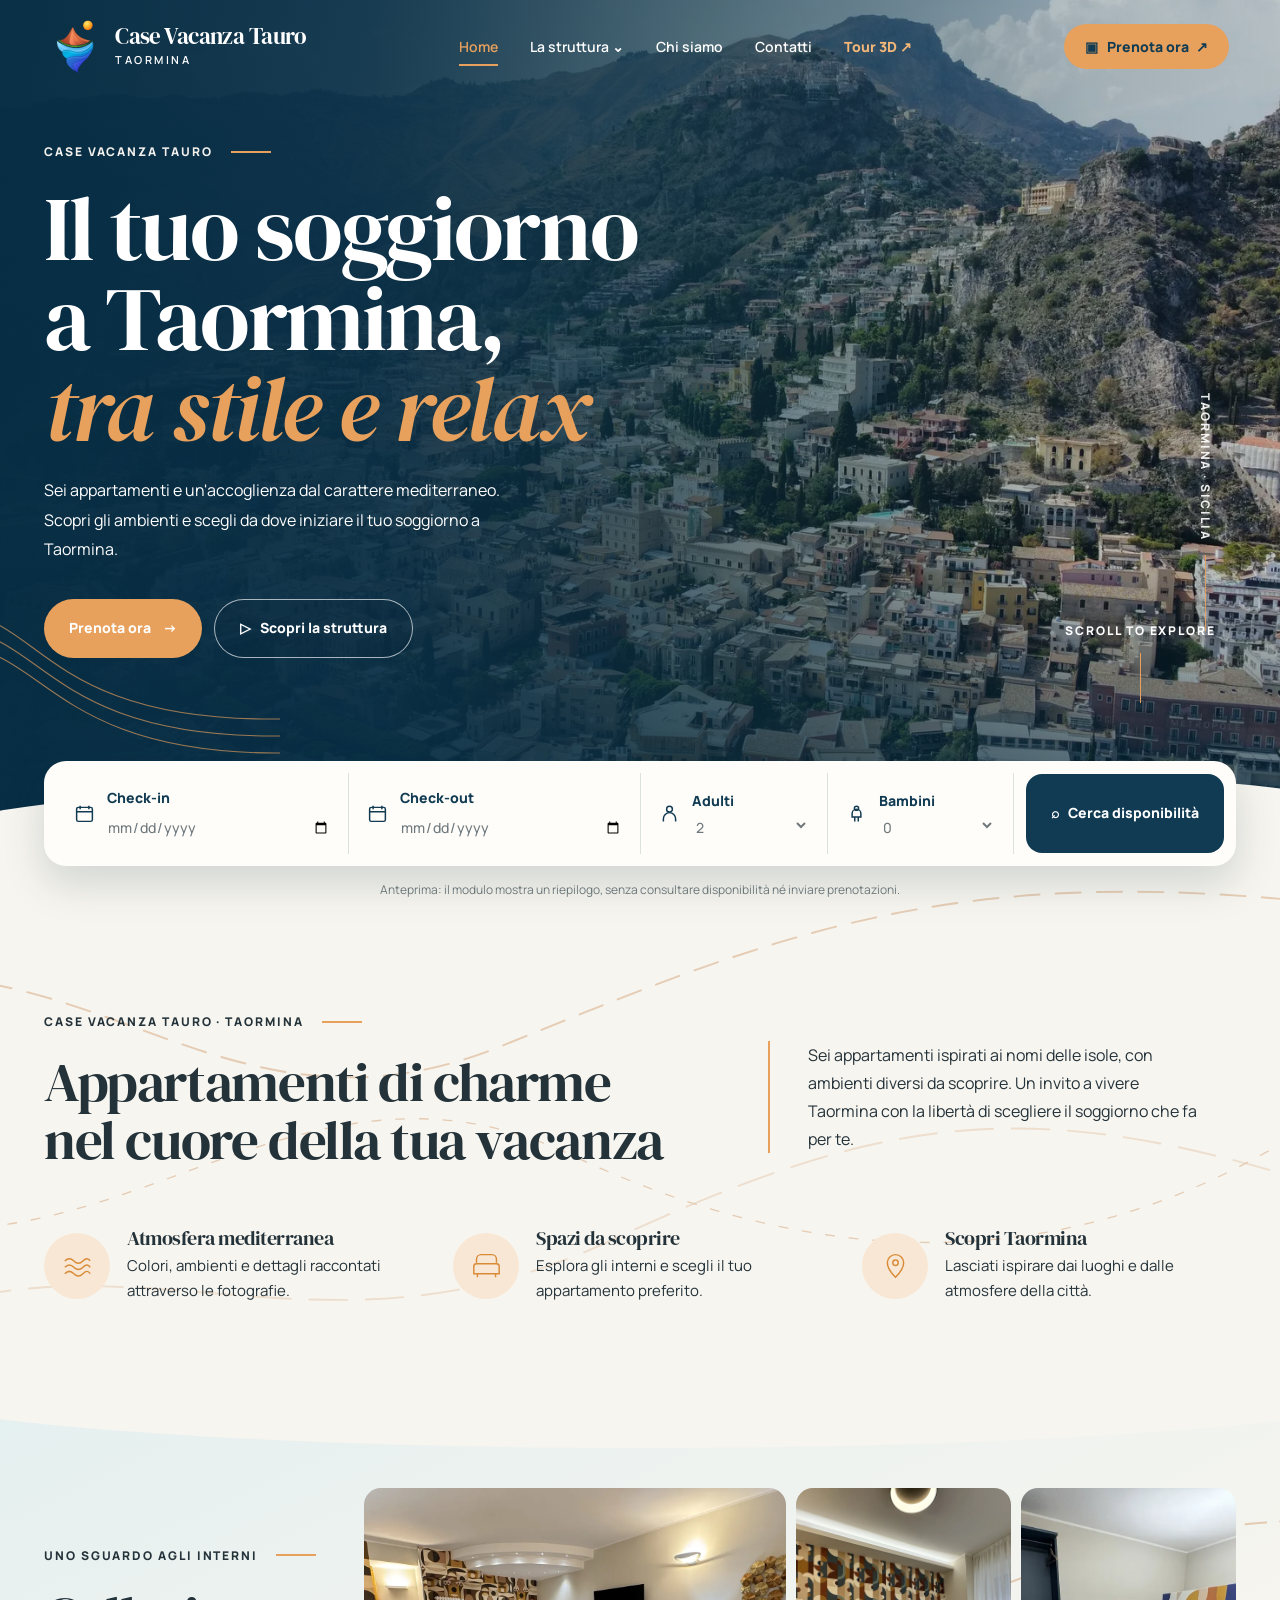
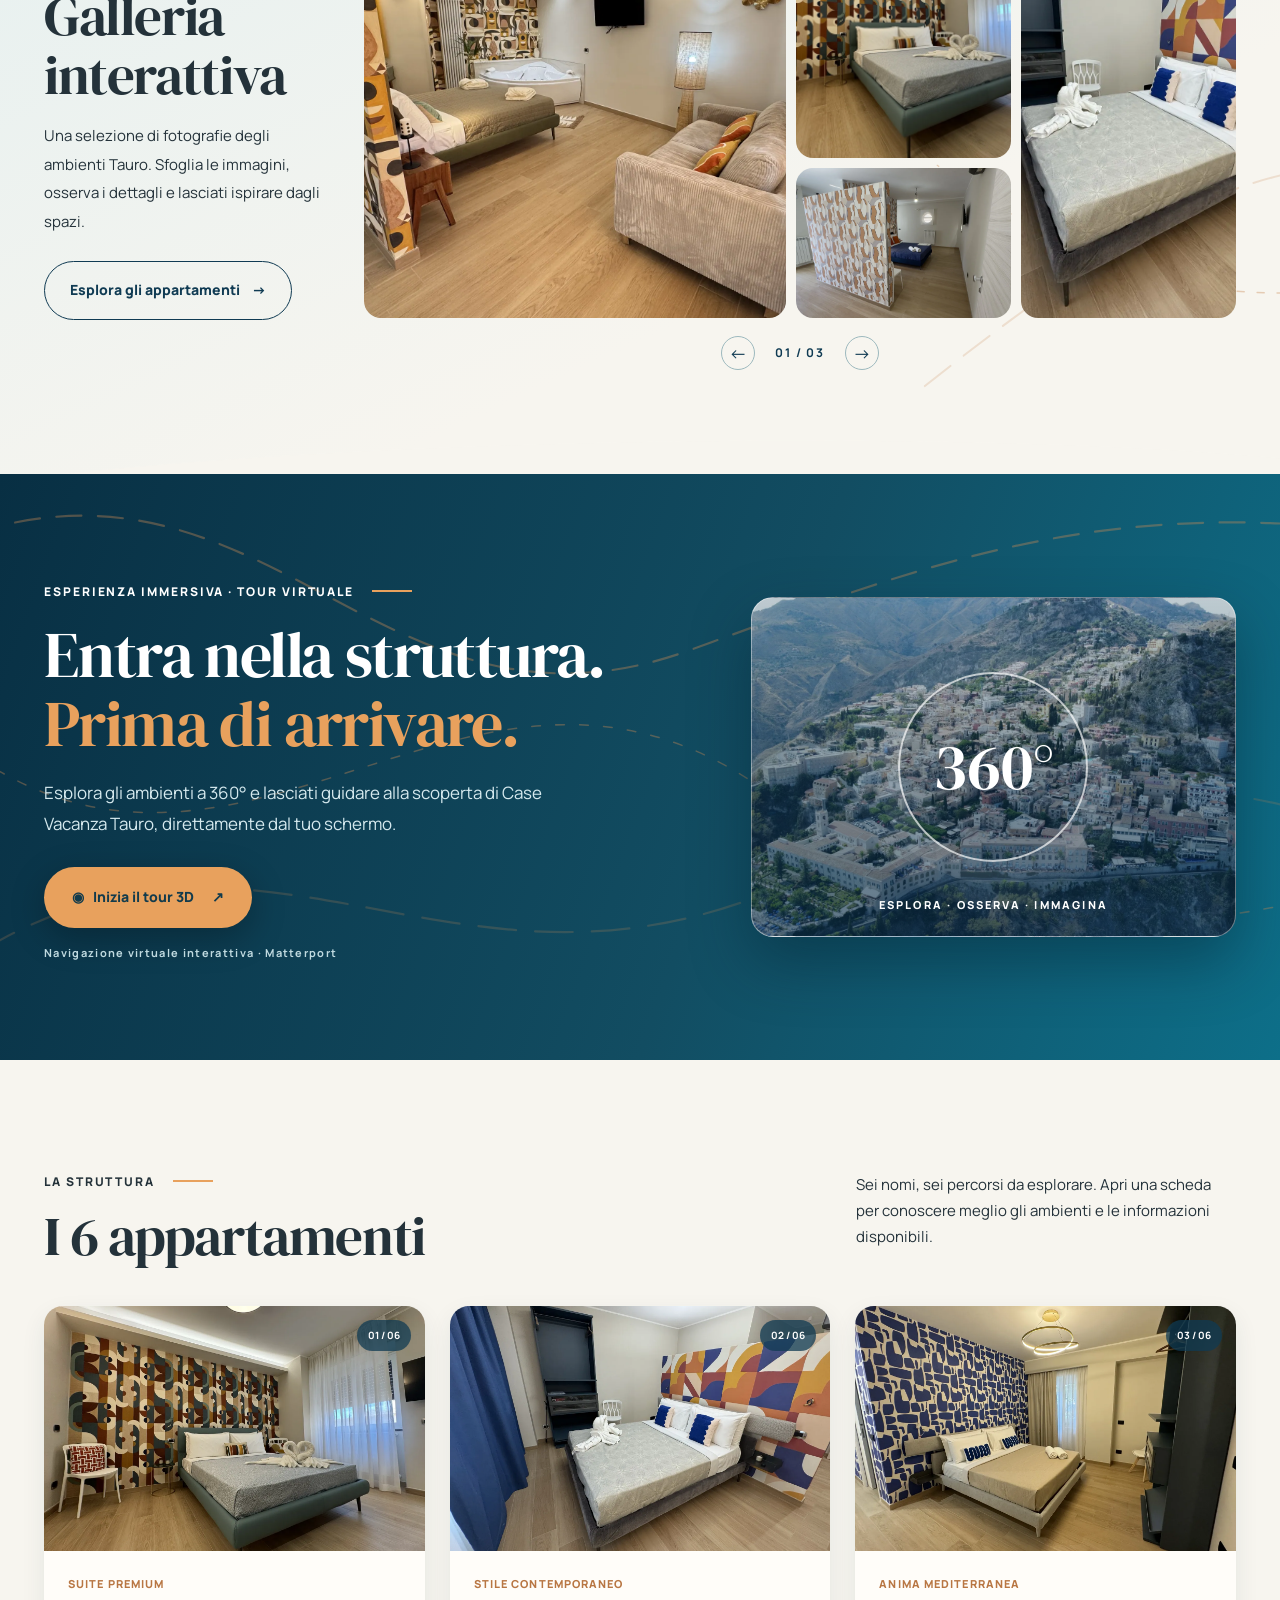
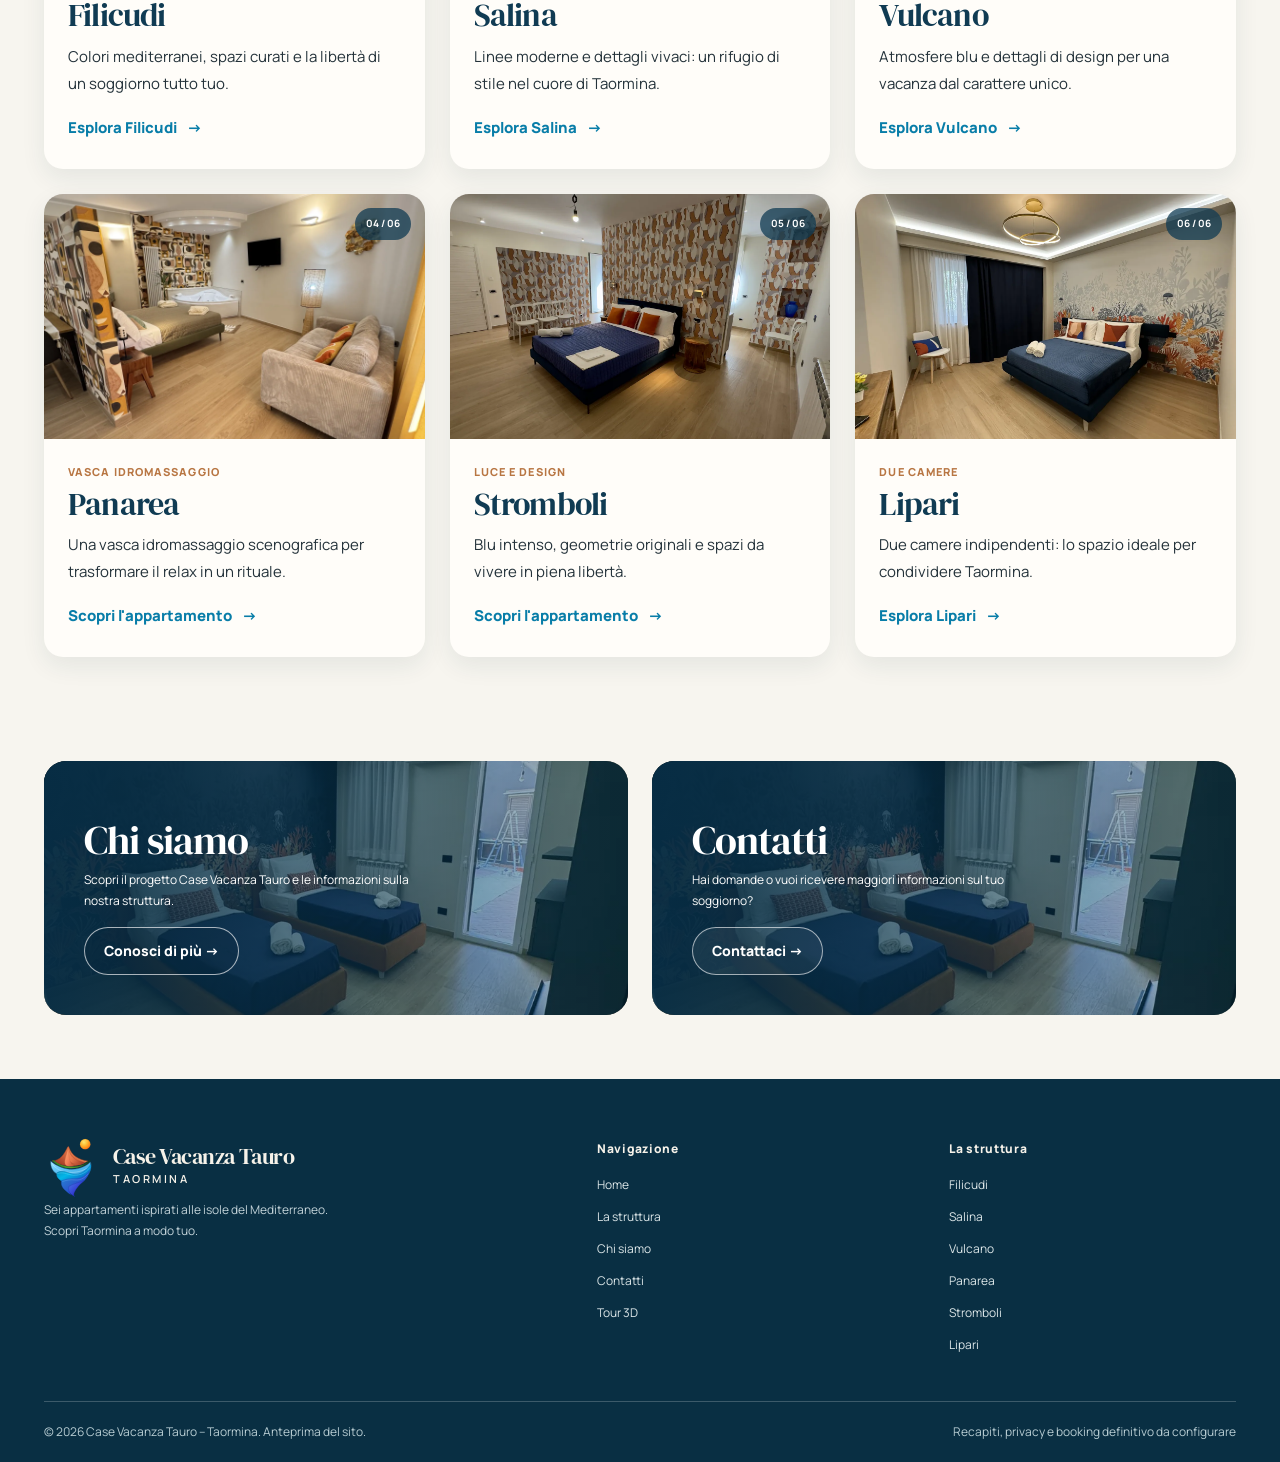
==== index.html @ ab23e8f3 "Refine CVT mobile UX, booking pill, photos, static logo and Salina hero" ====
<!DOCTYPE html>

<html lang="it"><head><meta charset="utf-8"/><meta content="width=device-width,initial-scale=1" name="viewport"/><meta content="#103B53" name="theme-color"/><meta content="Case Vacanza Tauro a Taormina: scopri i sei appartamenti Filicudi, Salina, Vulcano, Panarea, Stromboli e Lipari." name="description"/><title>Case Vacanza Tauro – Taormina | Appartamenti e soggiorni</title><link href="https://fonts.googleapis.com" rel="preconnect"/><link crossorigin="" href="https://fonts.gstatic.com" rel="preconnect"/><link as="image" href="assets/photos/lipari-01.webp" rel="preload"/><link href="assets/home.css" rel="stylesheet"/><style>.hero-visual{background-image:linear-gradient(90deg,rgba(2,32,45,.68),rgba(4,47,68,.12)),url("assets/photos/taormina-panorama.webp")!important;background-size:cover!important;background-position:center 52%!important}.property-img img{object-fit:cover}</style><link href="assets/tauro-unified.css" rel="stylesheet"/></head>
<body><div aria-hidden="true" class="scroll-progress" id="progress"></div><header class="site-head" id="siteHead"><div class="shell head-inner"><a aria-label="Case Vacanza Tauro, home" class="brand" href="index.html"><img alt="" class="brand-symbol" height="65" src="assets/logo-tauro-animato.svg" width="57"/><span class="brand-name">Case Vacanza Tauro<small>Taormina</small></span></a><button aria-controls="siteNav" aria-expanded="false" aria-label="Apri menu" class="menu-toggle" id="menuToggle" type="button">☰</button><nav aria-label="Navigazione principale" class="site-nav" id="siteNav"><a aria-current="page" class="active" href="index.html">Home</a><div class="nav-group"><button aria-expanded="false" class="nav-parent" id="navParent" type="button">La struttura <span aria-hidden="true">⌄</span></button><div class="dropdown"><a href="index.html#appartamenti">Tutti gli appartamenti</a><a href="filicudi.html">Filicudi</a><a href="salina.html">Salina</a><a href="vulcano.html">Vulcano</a><a href="panarea.html">Panarea</a><a href="stromboli.html">Stromboli</a><a href="lipari.html">Lipari</a></div></div><a href="chi-siamo.html">Chi siamo</a><a href="contatti.html">Contatti</a><a class="nav-tour" href="https://my.matterport.com/show/?m=oBbpwW5jHmJ" target="_blank" rel="noopener noreferrer">Tour 3D ↗</a></nav><a class="btn btn-primary head-cta" href="index.html#prenotazioni">▣   Prenota ora <span aria-hidden="true">↗</span></a></div></header>
<main><section aria-label="Benvenuto a Case Vacanza Tauro" class="hero" id="inizio"><div aria-hidden="true" class="hero-visual"></div><div class="shell hero-content"><span class="eyebrow">Case Vacanza Tauro</span><h1><span class="line">Il tuo soggiorno</span><span class="line">a Taormina,</span><span class="line"><em>tra stile e relax</em></span></h1><p class="hero-desc">Sei appartamenti e un'accoglienza dal carattere mediterraneo. Scopri gli ambienti e scegli da dove iniziare il tuo soggiorno a Taormina.</p><div class="hero-actions"><a class="btn btn-primary" href="#prenotazioni">Prenota ora <span aria-hidden="true">→</span></a><a class="btn btn-outline" href="#appartamenti">▷   Scopri la struttura</a></div></div><svg aria-hidden="true" class="hero-waves" viewbox="0 0 320 150"><path d="M-4 10 C80 10 84 118 320 115"></path><path d="M-4 27 C82 27 88 134 320 132"></path><path d="M-4 43 C83 43 93 150 320 149"></path></svg><div aria-hidden="true" class="hero-indicator">TAORMINA · SICILIA</div><div aria-hidden="true" class="scroll-nudge">Scroll to explore<span></span></div></section>
<div class="shell booking-wrap" id="prenotazioni"><form aria-label="Ricerca soggiorno dimostrativa" class="booking-panel" id="bookingForm"><div class="booking-field"><svg aria-hidden="true" viewbox="0 0 24 24"><rect height="16" rx="2" width="18" x="3" y="5"></rect><path d="M7 3v4M17 3v4M3 10h18"></path></svg><label>Check-in<input aria-label="Data di check-in" id="checkin" name="checkin" required="" type="date"/></label></div><div class="booking-field"><svg aria-hidden="true" viewbox="0 0 24 24"><rect height="16" rx="2" width="18" x="3" y="5"></rect><path d="M7 3v4M17 3v4M3 10h18"></path></svg><label>Check-out<input aria-label="Data di check-out" id="checkout" name="checkout" required="" type="date"/></label></div><div class="booking-field"><svg aria-hidden="true" viewbox="0 0 24 24"><circle cx="12" cy="7" r="3.3"></circle><path d="M5 21v-3a7 7 0 0 1 14 0v3"></path></svg><label>Adulti<select aria-label="Numero adulti" name="adults"><option>1</option><option selected="">2</option><option>3</option><option>4</option><option>5</option><option>6</option><option>7</option><option>8</option></select></label></div><div class="booking-field"><svg aria-hidden="true" viewbox="0 0 24 24"><circle cx="12" cy="6" r="2.4"></circle><path d="M7 12a5 5 0 0 1 10 0v4H7zM10 16v5m4-5v5"></path></svg><label>Bambini<select aria-label="Numero bambini" name="children"><option selected="">0</option><option>1</option><option>2</option><option>3</option><option>4</option><option>5</option><option>6</option></select></label></div><button class="btn btn-dark booking-submit" type="submit">⌕   Cerca disponibilità</button></form><p class="demo-notice">Anteprima: il modulo mostra un riepilogo, senza consultare disponibilità né inviare prenotazioni.</p></div>
<section aria-labelledby="intro-title" class="section-pad"><div class="shell"><div class="intro-top reveal"><div><span class="eyebrow">Case Vacanza Tauro · Taormina</span><h2 id="intro-title">Appartamenti di charme<br/>nel cuore della tua vacanza</h2></div><p class="intro-copy">Sei appartamenti ispirati ai nomi delle isole, con ambienti diversi da scoprire. Un invito a vivere Taormina con la libertà di scegliere il soggiorno che fa per te.</p></div><div class="benefits"><div class="benefit reveal"><div class="benefit-icon"><svg aria-hidden="true" viewbox="0 0 32 32"><path d="M2 11q5-5 10 0t10 0t8 0M2 18q5-5 10 0t10 0t8 0M2 25q5-5 10 0t10 0t8 0"></path></svg></div><div><h3>Atmosfera mediterranea</h3><p>Colori, ambienti e dettagli raccontati attraverso le fotografie.</p></div></div><div class="benefit reveal reveal-delay-1"><div class="benefit-icon"><svg aria-hidden="true" viewbox="0 0 32 32"><path d="M5 13V9a5 5 0 0 1 5-5h12a5 5 0 0 1 5 5v4M5 14h22a3 3 0 0 1 3 3v8H2v-8a3 3 0 0 1 3-3ZM6 25v4m20-4v4"></path></svg></div><div><h3>Spazi da scoprire</h3><p>Esplora gli interni e scegli il tuo appartamento preferito.</p></div></div><div class="benefit reveal reveal-delay-2"><div class="benefit-icon"><svg aria-hidden="true" viewbox="0 0 32 32"><path d="M25 13c0 7-9 16-9 16S7 20 7 13a9 9 0 1 1 18 0Z"></path><circle cx="16" cy="13" r="3"></circle></svg></div><div><h3>Scopri Taormina</h3><p>Lasciati ispirare dai luoghi e dalle atmosfere della città.</p></div></div></div></div><svg aria-hidden="true" class="tauro-strokes" viewBox="0 0 1200 500" preserveAspectRatio="none"><path d="M-90 125 C170 25 260 280 510 195 S910 55 1290 150"/><path d="M-40 285 C170 395 340 160 560 290 S1010 430 1240 250"/><path d="M-90 440 C160 270 310 475 585 365 S970 270 1290 420"/></svg></section>
<section aria-labelledby="gallery-title" class="gallery-band" id="galleria"><div class="shell gallery-layout"><div class="gallery-side reveal"><span class="eyebrow">Uno sguardo agli interni</span><h2 id="gallery-title">Galleria<br/>interattiva</h2><p>Una selezione di fotografie degli ambienti Tauro. Sfoglia le immagini, osserva i dettagli e lasciati ispirare dagli spazi.</p><a class="btn btn-border" href="#appartamenti">Esplora gli appartamenti <span>→</span></a></div><div class="reveal reveal-delay-1"><div class="gallery-photos"><button aria-label="Ingrandisci immagine galleria 1" class="gallery-photo major" type="button"><img alt="Fotografia degli ambienti di Panarea" data-gallery-img="" loading="lazy" src="assets/photos/panarea-05.webp"/></button><button aria-label="Ingrandisci immagine galleria 2" class="gallery-photo" type="button"><img alt="Fotografia degli ambienti di Filicudi" data-gallery-img="" loading="lazy" src="assets/photos/filicudi-01.webp"/></button><button aria-label="Ingrandisci immagine galleria 3" class="gallery-photo tall" type="button"><img alt="Fotografia degli ambienti di Salina" data-gallery-img="" loading="lazy" src="assets/photos/salina-01.webp"/></button><button aria-label="Ingrandisci immagine galleria 4" class="gallery-photo" type="button"><img alt="Fotografia degli ambienti di Stromboli" data-gallery-img="" loading="lazy" src="assets/photos/stromboli-01.webp"/></button></div><div class="gallery-controls"><button aria-label="Fotografie precedenti" id="galleryPrev" type="button">←</button><span aria-live="polite" class="gallery-count" id="galleryCount">01 / 03</span><button aria-label="Fotografie successive" id="galleryNext" type="button">→</button></div></div></div><svg aria-hidden="true" class="tauro-strokes" viewBox="0 0 1200 500" preserveAspectRatio="none"><path d="M-90 125 C170 25 260 280 510 195 S910 55 1290 150"/><path d="M-40 285 C170 395 340 160 560 290 S1010 430 1240 250"/><path d="M-90 440 C160 270 310 475 585 365 S970 270 1290 420"/></svg></section>
<section class="tour3d-banner section-pad" aria-labelledby="tour3d-title"><div class="shell tour3d-inner"><div class="tour3d-copy reveal"><span class="eyebrow">ESPERIENZA IMMERSIVA · TOUR VIRTUALE</span><h2 id="tour3d-title">Entra nella struttura.<br/><em>Prima di arrivare.</em></h2><p>Esplora gli ambienti a 360° e lasciati guidare alla scoperta di Case Vacanza Tauro, direttamente dal tuo schermo.</p><a class="btn tour3d-button" href="https://my.matterport.com/show/?m=oBbpwW5jHmJ" target="_blank" rel="noopener noreferrer">◉ &nbsp; Inizia il tour 3D <span aria-hidden="true">↗</span></a><span class="tour3d-note">Navigazione virtuale interattiva · Matterport</span></div><div class="tour3d-preview" aria-hidden="true"><div class="tour3d-ring"><span>360°</span></div><span class="tour3d-label">ESPLORA · OSSERVA · IMMAGINA</span></div></div><svg aria-hidden="true" class="tauro-strokes" viewBox="0 0 1200 500" preserveAspectRatio="none"><path d="M-90 125 C170 25 260 280 510 195 S910 55 1290 150"/><path d="M-40 285 C170 395 340 160 560 290 S1010 430 1240 250"/><path d="M-90 440 C160 270 310 475 585 365 S970 270 1290 420"/></svg></section><section aria-labelledby="properties-title" class="section-pad" id="appartamenti"><div class="shell"><div class="properties-heading reveal"><div><span class="eyebrow">La struttura</span><h2 id="properties-title">I 6 appartamenti</h2></div><p>Sei nomi, sei percorsi da esplorare. Apri una scheda per conoscere meglio gli ambienti e le informazioni disponibili.</p></div><div class="properties-grid">
<article class="property-card reveal"><a aria-label="Apri pagina appartamento Filicudi" class="property-img" href="filicudi.html"><img alt="Fotografia originale appartamento Filicudi" loading="lazy" src="assets/photos/filicudi-01.webp"/><span class="property-num">01 / 06</span></a><div class="property-body"><span class="property-kicker">SUITE PREMIUM</span><h3>Filicudi</h3><p>Colori mediterranei, spazi curati e la libertà di un soggiorno tutto tuo.</p><a aria-label="Apri pagina appartamento Filicudi" class="text-link" href="filicudi.html">Esplora Filicudi <span>→</span></a></div></article>
<article class="property-card reveal reveal-delay-1"><a aria-label="Apri pagina appartamento Salina" class="property-img" href="salina.html"><img alt="Fotografia originale appartamento Salina" loading="lazy" src="assets/photos/salina-01.webp"/><span class="property-num">02 / 06</span></a><div class="property-body"><span class="property-kicker">STILE CONTEMPORANEO</span><h3>Salina</h3><p>Linee moderne e dettagli vivaci: un rifugio di stile nel cuore di Taormina.</p><a aria-label="Apri pagina appartamento Salina" class="text-link" href="salina.html">Esplora Salina <span>→</span></a></div></article>
<article class="property-card reveal reveal-delay-2"><a aria-label="Apri pagina appartamento Vulcano" class="property-img" href="vulcano.html"><img alt="Fotografia originale appartamento Vulcano" loading="lazy" src="assets/photos/vulcano-01.webp"/><span class="property-num">03 / 06</span></a><div class="property-body"><span class="property-kicker">ANIMA MEDITERRANEA</span><h3>Vulcano</h3><p>Atmosfere blu e dettagli di design per una vacanza dal carattere unico.</p><a aria-label="Apri pagina appartamento Vulcano" class="text-link" href="vulcano.html">Esplora Vulcano <span>→</span></a></div></article>
<article class="property-card reveal"><a aria-label="Apri Panarea" class="property-img" href="panarea.html"><img alt="Fotografia originale appartamento Panarea" loading="lazy" src="assets/photos/panarea-05.webp"/><span class="property-num">04 / 06</span></a><div class="property-body"><span class="property-kicker">VASCA IDROMASSAGGIO</span><h3>Panarea</h3><p>Una vasca idromassaggio scenografica per trasformare il relax in un rituale.</p><a class="text-link" href="panarea.html">Scopri l'appartamento <span>→</span></a></div></article>
<article class="property-card reveal reveal-delay-1"><a aria-label="Apri Stromboli" class="property-img" href="stromboli.html"><img alt="Fotografia originale appartamento Stromboli" loading="lazy" src="assets/photos/stromboli-02.webp"/><span class="property-num">05 / 06</span></a><div class="property-body"><span class="property-kicker">LUCE E DESIGN</span><h3>Stromboli</h3><p>Blu intenso, geometrie originali e spazi da vivere in piena libertà.</p><a class="text-link" href="stromboli.html">Scopri l'appartamento <span>→</span></a></div></article>
<article class="property-card reveal reveal-delay-2"><a aria-label="Apri pagina appartamento Lipari" class="property-img" href="lipari.html"><img alt="Fotografia originale appartamento Lipari" loading="lazy" src="assets/photos/lipari-01.webp"/><span class="property-num">06 / 06</span></a><div class="property-body"><span class="property-kicker">DUE CAMERE</span><h3>Lipari</h3><p>Due camere indipendenti: lo spazio ideale per condividere Taormina.</p><a aria-label="Apri pagina appartamento Lipari" class="text-link" href="lipari.html">Esplora Lipari <span>→</span></a></div></article>
</div></div></section>
<div class="shell cta-pair"><article class="cta-tile reveal" style='background-image:linear-gradient(115deg,rgba(7,40,55,.80),rgba(7,40,55,.18)),url("assets/photos/struttura-03.webp");background-size:cover;background-position:center;'><h2>Chi siamo</h2><p>Scopri il progetto Case Vacanza Tauro e le informazioni sulla nostra struttura.</p><a class="btn btn-outline" href="chi-siamo.html">Conosci di più →</a></article><article class="cta-tile reveal reveal-delay-1" style='background-image:linear-gradient(115deg,rgba(7,40,55,.80),rgba(7,40,55,.18)),url("assets/photos/struttura-05.webp");background-size:cover;background-position:center;'><h2>Contatti</h2><p>Hai domande o vuoi ricevere maggiori informazioni sul tuo soggiorno?</p><a class="btn btn-border" href="contatti.html">Contattaci →</a></article></div></main>
<footer class="footer"><div class="shell"><div class="footer-content"><div><a class="brand" href="index.html"><img alt="" class="brand-symbol" loading="lazy" src="assets/logo-tauro-animato.svg"/><span class="brand-name">Case Vacanza Tauro<small>Taormina</small></span></a><p>Sei appartamenti ispirati alle isole del Mediterraneo. Scopri Taormina a modo tuo.</p></div><div><h3>Navigazione</h3><a href="index.html">Home</a><a href="#appartamenti">La struttura</a><a href="chi-siamo.html">Chi siamo</a><a href="contatti.html">Contatti</a><a href="https://my.matterport.com/show/?m=oBbpwW5jHmJ" target="_blank" rel="noopener noreferrer">Tour 3D</a></div><div><h3>La struttura</h3><a href="index.html#appartamenti">Filicudi</a><a href="index.html#appartamenti">Salina</a><a href="vulcano.html">Vulcano</a><a href="index.html#appartamenti">Panarea</a><a href="index.html#appartamenti">Stromboli</a><a href="index.html#appartamenti">Lipari</a></div></div><div class="footer-bottom"><span>© <span id="year">2026</span> Case Vacanza Tauro – Taormina. Anteprima del sito.</span><span>Recapiti, privacy e booking definitivo da configurare</span></div></div></footer>
<button aria-controls="bookingForm" aria-expanded="false" class="btn btn-dark mobile-booking-btn" id="mobileBooking" type="button"><span class="booking-pill"><span class="booking-pill-label">Verifica disponibilità · Date e ospiti ↑</span></span></button><div aria-label="Fotografia ingrandita" aria-modal="true" class="modal lightbox" id="lightbox" role="dialog"><figure class="modal-card"><button aria-label="Chiudi fotografia" class="modal-close" id="lightboxClose" type="button">×</button><img alt="Fotografia ingrandita" id="lightboxImg"/><figcaption>Case Vacanza Tauro · Galleria demo</figcaption></figure></div><div aria-labelledby="summaryTitle" aria-modal="true" class="modal" id="summaryModal" role="dialog"><div class="modal-card"><button aria-label="Chiudi riepilogo" class="modal-close" id="summaryClose" type="button">×</button><span class="eyebrow">Prenotazioni</span><h2 id="summaryTitle">Riepilogo soggiorno</h2><p>Questa è un'anteprima: i dati non sono stati inviati e la disponibilità non è stata verificata.</p><pre id="summaryText"></pre><button class="btn btn-dark" id="copySummary" type="button">Copia riepilogo</button></div></div><script defer="" src="assets/home.js"></script><script defer="" src="assets/tauro-unified.js"></script><script defer src="assets/tauro-motion.js"></script></body></html>
---- assets/home.css ----
@import url('https://fonts.googleapis.com/css2?family=DM+Serif+Display:ital@0;1&family=Manrope:wght@400;500;600;700;800&display=swap');
:root{--petrol:#103B53;--sea:#087DA8;--sand:#E8A15D;--ivory:#F7F5EF;--ink:#24323A;--soft:#e9f2f2;--line:#dbe2df;--radius:20px;--width:1240px}
*{box-sizing:border-box}html{scroll-behavior:smooth;scroll-padding-top:90px}body{margin:0;color:var(--ink);background:var(--ivory);font-family:Manrope,Arial,sans-serif;-webkit-font-smoothing:antialiased}button,input,select{font:inherit}button,a{-webkit-tap-highlight-color:transparent}a{color:inherit;text-decoration:none}button{cursor:pointer}img{max-width:100%;display:block}h1,h2,h3,p{margin-top:0}h1,h2,h3{font-family:'DM Serif Display',Georgia,serif;font-weight:400;letter-spacing:-.025em}h2{font-size:clamp(35px,4.3vw,64px);line-height:1.06}h3{font-size:27px;line-height:1.1}p{line-height:1.76}.shell{width:min(calc(100% - 88px),var(--width));margin-inline:auto}.eyebrow{display:inline-flex;align-items:center;gap:18px;text-transform:uppercase;letter-spacing:.24em;font-size:10px;font-weight:800}.eyebrow::after{content:'';width:40px;height:2px;background:var(--sand)}.btn{border:0;border-radius:100px;padding:16px 25px;display:inline-flex;align-items:center;justify-content:center;gap:12px;font-size:12px;font-weight:800;transition:transform .35s ease,box-shadow .35s ease,background .35s ease}.btn:hover{transform:translateY(-3px);box-shadow:0 12px 28px #071c2740}.btn-primary{background:var(--sand);color:#fff}.btn-outline{border:1px solid #ffffffa6;background:#0c263733;color:white}.btn-dark{background:var(--petrol);color:white}.btn-border{background:transparent;color:var(--petrol);border:1px solid var(--petrol)}.btn svg{width:16px;height:16px;stroke:currentColor;fill:none;stroke-width:1.8}.site-head{position:absolute;inset:0 0 auto;z-index:30;color:#fff;transition:background .4s,box-shadow .4s}.site-head.is-scrolled{position:fixed;background:#103b53f7;box-shadow:0 6px 30px #03152026;animation:headerDown .4s both}.head-inner{min-height:92px;display:flex;align-items:center;justify-content:space-between;gap:30px}.brand{display:flex;align-items:center;gap:12px;flex-shrink:0}.brand-symbol{width:57px;height:65px;object-fit:contain}.brand-name{font-family:'DM Serif Display',Georgia,serif;font-size:22px;line-height:.98;letter-spacing:-.015em}.brand-name small{font-size:15px;display:block;margin-top:4px}.site-nav{display:flex;align-items:center;gap:30px;font-size:12px;font-weight:700}.site-nav>a,.nav-parent{position:relative;padding:12px 0;color:white}.site-nav>a::after,.nav-parent::after{content:'';height:2px;background:var(--sand);position:absolute;left:0;right:100%;bottom:3px;transition:right .3s}.site-nav>a:hover::after,.site-nav>a.active::after,.nav-parent:hover::after{right:0}.nav-group{position:relative}.nav-parent{background:none;border:0;color:inherit;font-size:inherit;font-weight:inherit}.dropdown{position:absolute;top:100%;left:-22px;min-width:190px;padding:10px;background:white;color:var(--ink);border-radius:12px;box-shadow:0 20px 50px #061a2940;opacity:0;visibility:hidden;transform:translateY(10px);transition:all .25s}.nav-group:hover .dropdown,.nav-group:focus-within .dropdown{opacity:1;visibility:visible;transform:translateY(0)}.dropdown a{display:block;padding:11px 13px;border-radius:7px;font-size:12px}.dropdown a:hover{background:var(--ivory);color:var(--sea)}.head-cta{padding:13px 21px}.menu-toggle{display:none;width:43px;height:43px;align-items:center;justify-content:center;border:1px solid #ffffff6a;color:white;background:none;border-radius:10px;font-size:22px}
.hero{height:min(850px,91vh);min-height:670px;position:relative;overflow:hidden;background:var(--petrol);color:#fff;isolation:isolate}.hero-visual{position:absolute;inset:-4%;z-index:-3;transform:scale(1.06);background:center 50%/cover no-repeat url('photo-02.webp');animation:cinema 32s ease-in-out infinite alternate}.hero::before{content:'';position:absolute;inset:0;z-index:-2;background:linear-gradient(90deg,#062d44f4 0%,#092f47d9 29%,#0c304177 54%,#06131b0b 85%),linear-gradient(0deg,#092c40ad 0%,transparent 32%)}.hero::after{content:'';position:absolute;inset:auto -6% -56px;width:112%;height:104px;background:var(--ivory);border-radius:50% 50% 0 0;transform:rotate(-1deg);z-index:0}.hero-content{height:100%;display:flex;flex-direction:column;justify-content:center;position:relative;padding-top:60px;padding-bottom:80px;z-index:1}.hero .eyebrow{color:#f3f1ed;animation:appearUp 1s .12s both}.hero h1{font-size:clamp(58px,7.1vw,106px);line-height:.99;max-width:790px;margin:22px 0 22px}.hero h1 .line{display:block;animation:appearUp 1.1s both}.hero h1 .line:nth-child(1){animation-delay:.28s}.hero h1 .line:nth-child(2){animation-delay:.46s}.hero h1 .line:nth-child(3){animation-delay:.64s}.hero h1 em{font-style:italic;color:var(--sand)}.hero-desc{font-size:14px;line-height:1.85;max-width:470px;animation:appearUp 1s .82s both}.hero-actions{display:flex;gap:12px;flex-wrap:wrap;margin-top:18px;animation:appearUp 1s 1s both}.hero-waves{position:absolute;bottom:65px;left:-40px;width:320px;opacity:.65;z-index:1;pointer-events:none}.hero-waves path{stroke:var(--sand);fill:none;stroke-width:1.1;stroke-dasharray:500;animation:drawLine 3s 1s both}.hero-indicator{position:absolute;right:5%;top:48%;font-size:10px;letter-spacing:.2em;writing-mode:vertical-rl;display:flex;align-items:center;gap:14px;opacity:.9}.hero-indicator:after{content:'';height:76px;width:1px;background:var(--sand)}.scroll-nudge{position:absolute;bottom:116px;right:5%;font-size:10px;letter-spacing:.19em;text-transform:uppercase}.scroll-nudge span{display:block;height:50px;width:1px;margin:12px auto 0;background:var(--sand);transform-origin:top;animation:scrollLine 2.3s infinite}
.booking-wrap{position:relative;z-index:5;margin-top:-58px}.booking-panel{background:#fffdf9;display:grid;grid-template-columns:1.1fr 1.1fr .7fr .7fr auto;align-items:stretch;gap:0;padding:12px;border-radius:22px;box-shadow:0 17px 40px #1738452c}.booking-field{display:flex;align-items:center;gap:12px;padding:13px 18px;border-right:1px solid var(--line);min-width:0}.booking-field svg{width:21px;height:21px;flex-shrink:0;stroke:var(--petrol);stroke-width:1.7;fill:none}.booking-field label{min-width:0;flex:1;display:flex;flex-direction:column;color:var(--petrol);font-weight:800;font-size:11px}.booking-field input,.booking-field select{width:100%;border:none;outline:none;color:#6f797d;background:transparent;padding:4px 0 0;min-width:0;font-size:12px;font-weight:500}.booking-field select{cursor:pointer}.booking-submit{border-radius:16px;margin:1px 0 1px 12px;white-space:nowrap}.demo-notice{text-align:center;font-size:10px;margin:13px 0 0;color:#6c777a}.booking-mobile-toggle{display:none}.section-pad{padding:104px 0}.intro-top{display:grid;grid-template-columns:1fr .75fr;gap:100px;align-items:end}.intro-top h2{max-width:650px;margin:17px 0 0}.intro-copy{border-left:2px solid var(--sand);padding-left:38px;max-width:440px;font-size:14px}.benefits{display:grid;grid-template-columns:repeat(3,1fr);gap:35px;margin-top:58px}.benefit{display:flex;gap:17px;align-items:center}.benefit-icon{width:66px;height:66px;border-radius:50%;background:#f8e7d4;display:grid;place-items:center;flex-shrink:0;color:#d98b38}.benefit-icon svg{width:29px;height:29px;stroke:currentColor;fill:none;stroke-width:1.6}.benefit h3{font-size:20px;margin:0 0 5px}.benefit p{font-size:12px;line-height:1.65;margin:0}.gallery-band{position:relative;padding:80px 0 104px;background:linear-gradient(155deg,#e5f0f0 0%,#f7f5ef 66%);overflow:hidden}.gallery-band::before,.gallery-band::after{content:'';position:absolute;left:-12%;width:125%;height:140px;background:var(--ivory);border-radius:50%;pointer-events:none}.gallery-band::before{top:-100px}.gallery-band::after{bottom:-108px;transform:rotate(-1deg)}.gallery-layout{position:relative;display:grid;grid-template-columns:280px minmax(0,1fr);gap:40px;align-items:center;z-index:1}.gallery-side h2{margin:18px 0 18px}.gallery-side p{font-size:13px;line-height:1.9;margin-bottom:25px}.gallery-photos{display:grid;grid-template-columns:1.45fr .74fr .74fr;grid-template-rows:270px 150px;gap:10px;min-width:0}.gallery-photo{width:100%;height:100%;border:0;padding:0;overflow:hidden;position:relative;border-radius:17px;background:var(--petrol)}.gallery-photo:focus-visible{outline:3px solid var(--sand);outline-offset:3px}.gallery-photo img{height:100%;width:100%;object-fit:cover;transition:transform .8s cubic-bezier(.2,.75,.2,1),opacity .4s}.gallery-photo:hover img{transform:scale(1.08)}.gallery-photo:after{content:'↗';position:absolute;right:12px;top:12px;width:32px;height:32px;display:grid;place-items:center;color:var(--petrol);background:#fffffff0;border-radius:50%;opacity:0;transform:translateY(6px);transition:.3s}.gallery-photo:hover:after{opacity:1;transform:translateY(0)}.gallery-photo.major{grid-row:span 2}.gallery-photo.tall{grid-row:span 2}.gallery-controls{display:flex;align-items:center;gap:10px;margin-top:18px;justify-content:center}.gallery-controls button{width:34px;height:34px;display:grid;place-items:center;border-radius:50%;border:1px solid #9db9be;color:var(--petrol);background:transparent}.gallery-controls button:hover{background:var(--petrol);color:white}.gallery-count{font-size:11px;font-weight:700;letter-spacing:.16em;color:var(--petrol);margin:0 10px}.properties-heading{display:flex;justify-content:space-between;align-items:end;gap:50px;margin-bottom:40px}.properties-heading h2{margin:12px 0 0}.properties-heading p{max-width:380px;font-size:13px}.properties-grid{display:grid;grid-template-columns:repeat(3,minmax(0,1fr));gap:25px}.property-card{background:#fffdf9;border-radius:19px;overflow:hidden;box-shadow:0 9px 25px #17384515;transition:transform .4s,box-shadow .4s}.property-card:hover{transform:translateY(-9px);box-shadow:0 22px 40px #17384529}.property-img{display:block;position:relative;height:245px;overflow:hidden}.property-img img{width:100%;height:100%;object-fit:cover;transition:transform 1s cubic-bezier(.2,.75,.2,1)}.property-card:hover .property-img img{transform:scale(1.07)}.property-num{position:absolute;right:14px;top:14px;color:white;background:#103b53bd;font-size:10px;border-radius:100px;padding:7px 11px;font-weight:700}.property-body{padding:24px 24px 27px}.property-body h3{font-size:32px;margin:0 0 9px;color:var(--petrol)}.property-body p{font-size:12px;line-height:1.8;min-height:44px;margin-bottom:14px}.text-link{font-size:12px;font-weight:800;color:var(--sea);display:inline-flex;gap:10px;align-items:center}.text-link span{transition:transform .3s}.text-link:hover span{transform:translateX(5px)}.cta-pair{display:grid;grid-template-columns:1fr 1fr;gap:24px;margin-bottom:64px}.cta-tile{position:relative;isolation:isolate;min-height:254px;border-radius:22px;overflow:hidden;padding:40px;color:white;display:flex;flex-direction:column;justify-content:end;background:var(--petrol)}.cta-tile:before{content:'';position:absolute;inset:0;background:linear-gradient(90deg,#072e46f2,#0b54784f),url('photo-07.webp') center/cover;z-index:-1;transition:transform 1s}.cta-tile:hover:before{transform:scale(1.05)}.cta-tile.light{color:var(--petrol);background:#f3e4d0}.cta-tile.light:before{background:radial-gradient(ellipse at 80% 30%,#e8a15d3d,transparent 60%),linear-gradient(120deg,#f4dfc3,#f8f2e8)}.cta-tile h2{font-size:40px;margin:0 0 7px}.cta-tile p{font-size:12px;max-width:360px;margin-bottom:16px}.cta-tile .btn{align-self:flex-start;padding:11px 19px}.footer{background:#092f43;color:#f6f2e9;padding:55px 0 20px}.footer-content{display:grid;grid-template-columns:1.7fr 1fr 1fr;gap:65px;padding-bottom:35px}.footer p{font-size:12px;color:#c2d2d8;max-width:290px}.footer h3{font-family:Manrope,sans-serif;font-size:12px;font-weight:800;letter-spacing:.06em;margin:8px 0 18px}.footer a:not(.brand){display:block;font-size:12px;margin-bottom:11px;color:#dce6e8}.footer a:hover{color:var(--sand)}.footer-bottom{border-top:1px solid #ffffff35;display:flex;justify-content:space-between;align-items:center;gap:15px;padding-top:19px;font-size:10px;color:#b7ccd2}.footer-bottom a{display:inline!important;margin:0 5px!important;font-size:10px!important}.modal{position:fixed;inset:0;z-index:100;background:#051b26de;display:none;align-items:center;justify-content:center;padding:24px}.modal.open{display:flex}.modal-card{position:relative;background:#fffdf9;border-radius:22px;width:min(100%,640px);padding:35px;box-shadow:0 20px 80px #0005}.modal-card h2{font-size:34px;margin-bottom:12px}.modal-card p{font-size:13px}.modal-card pre{white-space:pre-wrap;word-break:break-word;font-size:13px;line-height:1.85;background:var(--ivory);padding:20px;border-radius:12px}.modal-close{position:absolute;right:17px;top:15px;border:0;background:#edf3f2;color:var(--petrol);border-radius:50%;font-size:24px;width:40px;height:40px}.lightbox .modal-card{padding:12px;background:#092f43;max-width:940px}.lightbox img{max-height:76vh;width:100%;object-fit:contain;border-radius:12px}.lightbox .modal-close{z-index:1}.lightbox figcaption{color:white;font-size:12px;padding:10px}.scroll-progress{position:fixed;top:0;left:0;height:3px;background:var(--sand);width:0;z-index:200;pointer-events:none}.reveal{opacity:0;transform:translateY(34px);transition:opacity .85s ease,transform .85s cubic-bezier(.2,.7,.2,1)}.reveal.is-visible{opacity:1;transform:translateY(0)}.reveal-delay-1{transition-delay:.1s}.reveal-delay-2{transition-delay:.2s}.reveal-delay-3{transition-delay:.3s}.mobile-booking-btn{display:none}
@keyframes cinema{from{transform:scale(1.055) translate3d(0,0,0)}to{transform:scale(1.16) translate3d(-1.5%,.6%,0)}}@keyframes appearUp{from{opacity:0;transform:translateY(28px)}to{opacity:1;transform:translateY(0)}}@keyframes drawLine{from{stroke-dashoffset:500}to{stroke-dashoffset:0}}@keyframes scrollLine{0%,100%{transform:scaleY(.4);opacity:.5}50%{transform:scaleY(1);opacity:1}}@keyframes headerDown{from{transform:translateY(-100%)}to{transform:translateY(0)}}
@media(max-width:1100px){.shell{width:min(calc(100% - 56px),var(--width))}.head-inner{gap:16px}.site-nav{gap:18px}.gallery-layout{grid-template-columns:245px minmax(0,1fr);gap:20px}.gallery-photos{grid-template-rows:230px 130px}.booking-field{padding:12px}.booking-submit{padding:12px 15px}.property-img{height:210px}}
@media(max-width:800px){.shell{width:calc(100% - 36px)}.head-inner{min-height:77px}.brand-symbol{width:47px;height:55px}.brand-name{font-size:19px}.brand-name small{font-size:12px}.menu-toggle{display:flex;margin-left:auto}.head-cta{display:none}.site-nav{display:none;position:absolute;top:77px;left:0;right:0;flex-direction:column;align-items:stretch;gap:0;background:var(--petrol);padding:16px 23px 25px;box-shadow:0 20px 40px #071b2a33}.site-nav.open{display:flex}.site-nav>a,.nav-parent{padding:13px 0;display:block;text-align:left}.dropdown{visibility:visible;opacity:1;position:static;transform:none;box-shadow:none;display:none;margin-top:6px}.nav-group.open .dropdown{display:block}.hero{height:760px;min-height:670px}.hero-visual{background-position:57% center}.hero::before{background:linear-gradient(90deg,#062d44e8,#0a3046a6 60%,#092d4075),linear-gradient(0deg,#092c40bb,transparent 60%)}.hero h1{font-size:clamp(49px,9vw,72px)}.hero-content{padding-top:92px}.hero-indicator{display:none}.scroll-nudge{bottom:90px}.booking-wrap{margin-top:-48px}.booking-panel{grid-template-columns:repeat(2,1fr);gap:4px}.booking-field{border-right:0;border-bottom:1px solid var(--line)}.booking-submit{grid-column:span 2;margin:8px 0 0}.intro-top{grid-template-columns:1fr;gap:24px}.intro-copy{padding-left:22px}.benefits{gap:15px}.benefit{flex-direction:column;text-align:center;align-items:center}.gallery-layout{grid-template-columns:1fr}.gallery-side h2{max-width:550px}.gallery-side p{max-width:560px}.properties-grid{grid-template-columns:repeat(2,minmax(0,1fr))}.footer-content{gap:25px}}
@media(max-width:540px){.hero{height:720px;min-height:640px}.hero-content{padding-bottom:110px}.hero h1{font-size:49px;margin-top:18px}.hero-desc{font-size:12px}.hero-actions{gap:9px}.hero-actions .btn{padding:13px 17px;font-size:11px}.hero-waves{width:205px}.section-pad{padding:75px 0}.intro-top h2{font-size:40px}.benefits{grid-template-columns:1fr;gap:22px;margin-top:38px}.benefit{flex-direction:row;text-align:left}.benefit-icon{width:57px;height:57px}.gallery-band{padding:65px 0 85px}.gallery-photos{grid-template-columns:1.1fr .9fr;grid-template-rows:220px 125px;gap:7px}.gallery-photo.major{grid-row:span 2}.gallery-photo.tall{grid-row:auto}.gallery-photo:nth-child(4){display:none}.gallery-photo{border-radius:13px}.gallery-side h2{font-size:43px}.properties-heading{display:block;margin-bottom:24px}.properties-heading h2{font-size:45px}.properties-grid{grid-template-columns:1fr;gap:18px}.property-img{height:250px}.property-body{padding:20px}.property-body p{min-height:0}.cta-pair{grid-template-columns:1fr;gap:15px}.cta-tile{min-height:225px;padding:26px}.footer-content{grid-template-columns:1fr 1fr;gap:25px}.footer-content>div:first-child{grid-column:span 2}.footer-bottom{display:block;line-height:2}.booking-wrap{margin:0}.booking-panel{display:none;position:fixed;z-index:50;bottom:75px;left:12px;right:12px;padding:14px;max-height:calc(100dvh - 170px);overflow-y:auto;grid-template-columns:1fr 1fr;box-shadow:0 7px 60px #0007}.booking-panel.open{display:grid}.booking-field{padding:10px 8px;gap:7px}.booking-field svg{width:17px;height:17px}.booking-field label{font-size:10px}.booking-field input,.booking-field select{font-size:11px}.mobile-booking-btn{display:flex;position:fixed;z-index:40;bottom:0;left:0;right:0;border-radius:0;padding:18px 20px;font-size:13px;box-shadow:0 -8px 30px #071c2730}.demo-notice{margin:12px 20px}.modal-card{padding:25px 18px}.modal-card h2{font-size:28px}}
@media(prefers-reduced-motion:reduce){html{scroll-behavior:auto}*,*::before,*::after{animation-duration:.01ms!important;animation-iteration-count:1!important;transition-duration:.01ms!important}.reveal{opacity:1;transform:none}.hero-visual{transform:none}}

/* readability adjustment approved 2026-11-03 (+2px small text) */
body{font-size:18px}.site-nav,.dropdown a{font-size:14px}.eyebrow,.hero-indicator,.scroll-nudge{font-size:12px}.btn,.booking-field label{font-size:14px}.booking-field input,.booking-field select{font-size:14px}.hero-desc,.intro-copy{font-size:16px}.benefit p,.gallery-side p,.properties-heading p,.property-body p{font-size:15px}.demo-notice,.gallery-count,.footer-bottom{font-size:12px}.property-body .text-link{font-size:15px}
@media(max-width:540px){body{font-size:17px}.hero-desc{font-size:15px}.booking-field label{font-size:12px}.booking-field input,.booking-field select{font-size:13px}.hero-actions .btn{font-size:13px}.mobile-booking-btn{font-size:15px}}

/* Matterport immersive invitation */
.tour3d-banner{position:relative;isolation:isolate;overflow:hidden;background:linear-gradient(110deg,#082f43,#124d62 57%,#0d6f89);color:white;padding:100px 0}
.tour3d-inner{display:grid;grid-template-columns:1.15fr .85fr;align-items:center;gap:50px;position:relative;z-index:1}
.tour3d-copy h2{font:400 clamp(40px,5vw,70px)/1.07 'DM Serif Display',Georgia,serif;margin:16px 0 20px}
.tour3d-copy h2 em{color:#E8A15D;font-style:normal}.tour3d-copy p{max-width:560px;font:400 17px/1.8 Manrope,Arial,sans-serif;color:#d5e9ee;margin-bottom:28px}
.tour3d-button{display:inline-flex;align-items:center;gap:18px;padding:18px 28px!important;border-radius:50px;background:#E8A15D!important;color:#123b4c!important;font-weight:800;box-shadow:0 10px 34px #0004;transition:transform .3s,box-shadow .3s}
.tour3d-button:hover{transform:translateY(-4px);box-shadow:0 15px 40px #0006}
.tour3d-note{display:block;margin-top:17px;font:700 11px Manrope,Arial,sans-serif;letter-spacing:.12em;color:#c0dae0}
.tour3d-preview{min-height:340px;display:grid;place-items:center;position:relative;background:linear-gradient(0deg,#082b46a8,#103b5344),url('photos/struttura-14.webp') center/cover;border:1px solid #ffffff65;border-radius:22px;box-shadow:0 25px 60px #021c2b69;overflow:hidden}
.tour3d-ring{width:190px;height:190px;border:2px solid #ffffffb0;border-radius:50%;display:grid;place-items:center;box-shadow:0 0 0 22px #ffffff12,0 0 0 45px #ffffff0c;animation:tour-breathe 5s ease-in-out infinite}
.tour3d-ring span{font:400 64px 'DM Serif Display',Georgia,serif}.tour3d-label{position:absolute;bottom:22px;font-size:11px;font-weight:800;letter-spacing:.2em}
@keyframes tour-breathe{50%{transform:scale(1.06);box-shadow:0 0 0 30px #ffffff0a,0 0 0 55px #ffffff08}}
@media(max-width:760px){.tour3d-banner{padding:70px 0}.tour3d-inner{grid-template-columns:1fr;gap:28px}.tour3d-preview{min-height:270px}.tour3d-copy h2{font-size:clamp(38px,9vw,54px)}}
@media(prefers-reduced-motion:reduce){.tour3d-ring{animation:none}}

/* Keep the original petrol booking rail; the action is a sand pill inside. */
.cta-pair .cta-tile .btn-border{color:#fff;border-color:#fff9;background:#ffffff10}
.cta-pair .cta-tile .btn-border:hover{background:#fff;color:#103B53}
@media(max-width:950px){.hero-actions .btn-primary{display:none!important}}
@media(max-width:540px){
 .mobile-booking-btn{display:flex!important;align-items:stretch;position:fixed!important;z-index:80!important;bottom:0!important;left:0!important;right:0!important;width:100%!important;height:calc(66px + env(safe-area-inset-bottom,0px));padding:8px 16px calc(8px + env(safe-area-inset-bottom,0px))!important;border:0!important;border-radius:0!important;background:#103B53!important;box-shadow:0 -8px 30px #071c2730!important;transform:none!important}
 .mobile-booking-btn .booking-pill{display:flex;align-items:center;justify-content:center;width:100%;height:100%;min-height:0;border-radius:999px;background:#E8A15D;color:#103B53;box-shadow:0 3px 12px #001e2c46;font-weight:800;font-size:clamp(12px,3.55vw,16px);line-height:1.2;padding:0 9px;text-align:center}
 .mobile-booking-btn:hover{transform:none!important}
 .mobile-booking-btn:focus-visible .booking-pill{outline:3px solid #fff;outline-offset:2px}
 .booking-panel{bottom:calc(76px + env(safe-area-inset-bottom,0px))}
 .booking-field input,.booking-field select{font-size:16px!important}
 .footer{padding-bottom:calc(118px + env(safe-area-inset-bottom,0px))!important}
}
---- assets/tauro-unified.css ----
/* TAURO · shared updates 2026-11-03 */
/* Unified home navigation everywhere */
header.site-head{position:absolute;top:0;left:0;right:0;z-index:90;color:#fff;transition:background .4s,box-shadow .4s}
header.site-head.is-scrolled{position:fixed;background:rgba(16,59,83,.98);box-shadow:0 6px 25px #041b2759}
header.site-head .shell{width:min(1240px,92%);margin-inline:auto}
header.site-head .head-inner{display:flex;align-items:center;justify-content:space-between;min-height:92px;gap:20px}
header.site-head .brand{display:flex;align-items:center;gap:13px;white-space:nowrap;text-decoration:none;color:white}
header.site-head .brand-symbol{width:51px;height:56px;object-fit:contain}
header.site-head .brand-name{font:400 23px/1.05 'DM Serif Display',Georgia,serif}
header.site-head .brand-name small{display:block;font:600 13px/1.5 Manrope,Arial,sans-serif;letter-spacing:.025em}
header.site-head nav.site-nav{display:flex;align-items:center;justify-content:center;gap:32px;background:none;position:static;box-shadow:none;padding:0;color:#fff;width:auto;min-height:unset;}
header.site-head nav.site-nav>a,header.site-head .nav-parent{color:inherit;font:600 14px Manrope,Arial,sans-serif;border:0;background:none;padding:13px 0;white-space:nowrap}
header.site-head nav.site-nav>a:hover,header.site-head nav.site-nav>a.active,header.site-head .nav-parent:hover{color:#E8A15D}
header.site-head .nav-group{position:relative}
header.site-head .dropdown{display:none;position:absolute;left:0;top:100%;min-width:230px;padding:12px;background:#103B53f7;border:1px solid #ffffff30;border-radius:12px;box-shadow:0 12px 30px #09263566;z-index:90}
header.site-head .dropdown a{display:block;padding:8px 12px;color:white;font:600 14px/1.4 Manrope,Arial,sans-serif;border-radius:5px}
header.site-head .dropdown a:hover,header.site-head .dropdown a[aria-current=page]{background:#ffffff12;color:#E8A15D}
@media(hover:hover){header.site-head .nav-group:hover .dropdown,header.site-head .nav-group:focus-within .dropdown{display:block}}
header.site-head .nav-group.open .dropdown{display:block}
header.site-head .head-cta{display:inline-flex;align-items:center;gap:7px;background:#E8A15D;color:#103B53;border-radius:35px;padding:13px 21px;text-decoration:none;font:800 14px Manrope,Arial,sans-serif;white-space:nowrap}
header.site-head .menu-toggle{display:none;color:white;background:transparent;border:1px solid #ffffff85;padding:5px 11px;border-radius:8px;font-size:21px}
@media(max-width:950px){header.site-head .head-inner{min-height:78px}header.site-head .menu-toggle{display:block;margin-left:auto}header.site-head nav.site-nav{display:none;position:absolute;top:100%;left:0;right:0;width:100%;background:#103B53;flex-direction:column;align-items:stretch;gap:2px;padding:15px 5% 24px;box-shadow:0 15px 30px #00141a33}header.site-head nav.site-nav.open{display:flex}header.site-head .dropdown{position:static;box-shadow:none;border:0;background:#ffffff09;padding:8px;min-width:0}header.site-head .head-cta{padding:9px 13px}header.site-head .nav-parent{text-align:left}}
@media(max-width:540px){header.site-head .brand-name{font-size:18px}header.site-head .brand-name small{font-size:11px}header.site-head .brand-symbol{width:42px;height:47px}header.site-head .head-cta{font-size:11px;padding:8px 10px}header.site-head .head-inner{gap:8px}}
/* Room headings: keep original scale and alignment, animate S then remaining letters */
.hero-content .animated-room-title{display:flex;align-items:baseline;justify-content:center;white-space:nowrap;gap:0;letter-spacing:-.04em}
.hero-content .animated-room-title .initial{color:#E8A15D!important;opacity:0;animation:tauroInitial 2.2s .8s ease-out forwards;transform:none!important;filter:none!important}
.hero-content .animated-room-title .name-rest{display:inline-block;opacity:0;transform:translateX(42px);filter:blur(3px);animation:tauroName 1.8s 1.25s cubic-bezier(.2,.8,.25,1) forwards}
.hero-content .eyebrow,.hero-content .hero-sub,.hero-content .hero-caption{animation:tauroCaption 1.1s .1s both}
@keyframes tauroInitial{to{opacity:1}}@keyframes tauroName{to{opacity:1;transform:translateX(0);filter:blur(0)}}@keyframes tauroCaption{from{opacity:0;transform:translateY(12px)}to{opacity:1;transform:none}}
/* unique 3 animated strokes per page */
.room-lines{position:absolute;inset:0;width:100%;height:100%;pointer-events:none;z-index:2;overflow:visible;opacity:.65}
.room-lines path{fill:none;stroke:#E8A15D;stroke-width:1.4;stroke-dasharray:4 10;stroke-linecap:round;animation:tauroDash 21s linear infinite alternate;filter:drop-shadow(0 0 4px #f4bc87a3)}
.room-lines path:nth-child(2){stroke-width:1;animation-duration:27s;opacity:.75}
.room-lines path:nth-child(3){animation-duration:33s;opacity:.65}
.hero-lines-1 .room-lines{transform:translate(-7%,4%) rotate(-5deg)}
.hero-lines-2 .room-lines{transform:translate(4%,-6%) rotate(10deg) scale(.9)}
.hero-lines-3 .room-lines{transform:translate(-3%,8%) rotate(-13deg) scale(1.08)}
.hero-lines-4 .room-lines{transform:translate(9%,-5%) rotate(6deg) scale(.95)}
.hero-lines-5 .room-lines{transform:translate(-8%,-8%) rotate(15deg) scale(1.02)}
.hero-lines-6 .room-lines{transform:translate(5%,5%) rotate(-8deg) scale(.83)}
@keyframes tauroDash{from{stroke-dashoffset:0;opacity:.45}to{stroke-dashoffset:120;opacity:1}}
/* larger readable type */
body{font-size:18px;line-height:1.75}.section p,.intro-grid p,.detail-grid p{font-size:18px}.fineprint{font-size:15px!important}
/* shared content */
.information-feature{display:grid;grid-template-columns:1.1fr 1fr;gap:36px;align-items:center;margin-top:35px}
.information-feature img{width:100%;max-height:480px;object-fit:cover;border-radius:18px}
.information-feature p{font-size:18px}.information-feature .info-link{display:inline-flex;margin-top:16px;color:#087DA8;font-weight:800}
.home-story-banner{background-size:cover;background-position:center}
.cta-tile.light{color:inherit}
@media(max-width:720px){.information-feature{grid-template-columns:1fr}.hero-content .animated-room-title .name-rest{animation-duration:1.45s}}
@media(prefers-reduced-motion:reduce){.hero-content .animated-room-title .initial,.hero-content .animated-room-title .name-rest,.hero-content .eyebrow,.hero-content .hero-sub,.hero-content .hero-caption{animation:none!important;opacity:1!important;filter:none!important;transform:none!important}.room-lines path{animation:none!important}}
/* 2026-11-03 · Mediterranean Luxury visual identity */
header.site-head .brand-name, .footer .brand-name{font-family:'DM Serif Display',Georgia,serif!important;font-weight:400!important;white-space:nowrap;letter-spacing:-.025em}
header.site-head .brand-name small,.footer .brand-name small{display:block;font:600 11px/1.5 Manrope,Arial,sans-serif!important;letter-spacing:.23em;text-transform:uppercase;margin-top:4px}
header.site-head .nav-tour{color:#f4b778!important;font-weight:800!important}
header.site-head .nav-tour:hover{color:white!important}
.tauro-strokes{position:absolute;inset:0;width:100%;height:100%;z-index:0;pointer-events:none;opacity:.38;overflow:visible}
.tauro-strokes path{fill:none;stroke:#C98954;stroke-width:1.6;stroke-linecap:round;stroke-dasharray:20 13;animation:tauro-flow var(--duration,19s) linear infinite alternate;animation-delay:var(--delay,0s)}
.tauro-strokes path:nth-child(2){stroke-dasharray:7 12;stroke-width:1.1}
.tauro-strokes path:nth-child(3){stroke-dasharray:30 15;opacity:.55}
@keyframes tauro-flow{from{stroke-dashoffset:-240}to{stroke-dashoffset:400}}
section:has(>.tauro-strokes){position:relative;isolation:isolate}
section:not(.hero):has(>.tauro-strokes)>:not(.tauro-strokes){position:relative;z-index:1}
.tauro-highlight,.property-kicker{display:inline-block;color:#B87643;font:800 12px/1.6 Manrope,Arial,sans-serif;letter-spacing:.13em;text-transform:uppercase}
.tauro-highlight{margin:14px 0 20px;padding:7px 13px;border-left:3px solid #E8A15D;background:#E8A15D16}
.property-kicker{display:block;font-size:11px;letter-spacing:.1em;margin-bottom:6px}
.hero-content .eyebrow,.hero-content .hero-sub,.hero-content .hero-caption,.eyebrow,.scroll-nudge,.hero-indicator{font-weight:800!important;letter-spacing:.16em}
@media(max-width:950px){header.site-head nav.site-nav .nav-tour{padding:13px 0}header.site-head .brand-name{font-size:clamp(15px,2vw,19px)}}
@media(max-width:540px){header.site-head .brand-name{font-size:15px!important;letter-spacing:-.04em}header.site-head .brand-name small{font-size:9px!important;letter-spacing:.12em}header.site-head .brand-symbol{width:36px;height:42px}}
@media(prefers-reduced-motion:reduce){.tauro-strokes path{animation:none!important}}

/* CVT mobile refinement · November 2026 */
html,body{max-width:100%;overflow-x:clip}
.shell,.container,.intro-grid,.detail-grid,.information-feature,.cta-pair,.footer-content,.footer-inner{min-width:0}
.shell>*,.container>*,.intro-grid>*,.detail-grid>*,.information-feature>*,.cta-pair>*,.footer-content>*,.footer-inner>*{min-width:0}
section:has(>.tauro-strokes){overflow-x:clip}
section.hero>.hero-photo{position:absolute!important;inset:-9%!important;z-index:0!important;background-size:cover!important;background-position:center 46%!important}
section.hero>.hero-shade{position:absolute!important;inset:0!important;z-index:1!important}
section.hero>.hero-content{position:relative;z-index:3}
section.hero>.room-lines,section.hero>.tauro-strokes{z-index:2}
header.site-head .brand-symbol,.footer .brand-symbol{animation:cvt-logo-fade 1.2s ease-out both}
@keyframes cvt-logo-fade{from{opacity:0}to{opacity:1}}
@media(max-width:950px){
 header.site-head{transition:transform .32s ease,background .4s,box-shadow .4s!important;will-change:transform}
 header.site-head.is-scrolled{animation:none!important}
 header.site-head.cvt-header-hidden{transform:translate3d(0,-110%,0)!important;pointer-events:none}
 header.site-head .head-cta{display:none!important}
 header.site-head .head-inner{gap:14px}
 header.site-head .brand{min-width:0}
 header.site-head .brand-name{white-space:nowrap}
 header.site-head .menu-toggle{flex:0 0 auto;margin-left:auto}
 input,select,textarea{font-size:16px!important}
}
@media(prefers-reduced-motion:reduce){header.site-head .brand-symbol,.footer .brand-symbol{animation:none!important;opacity:1!important}}
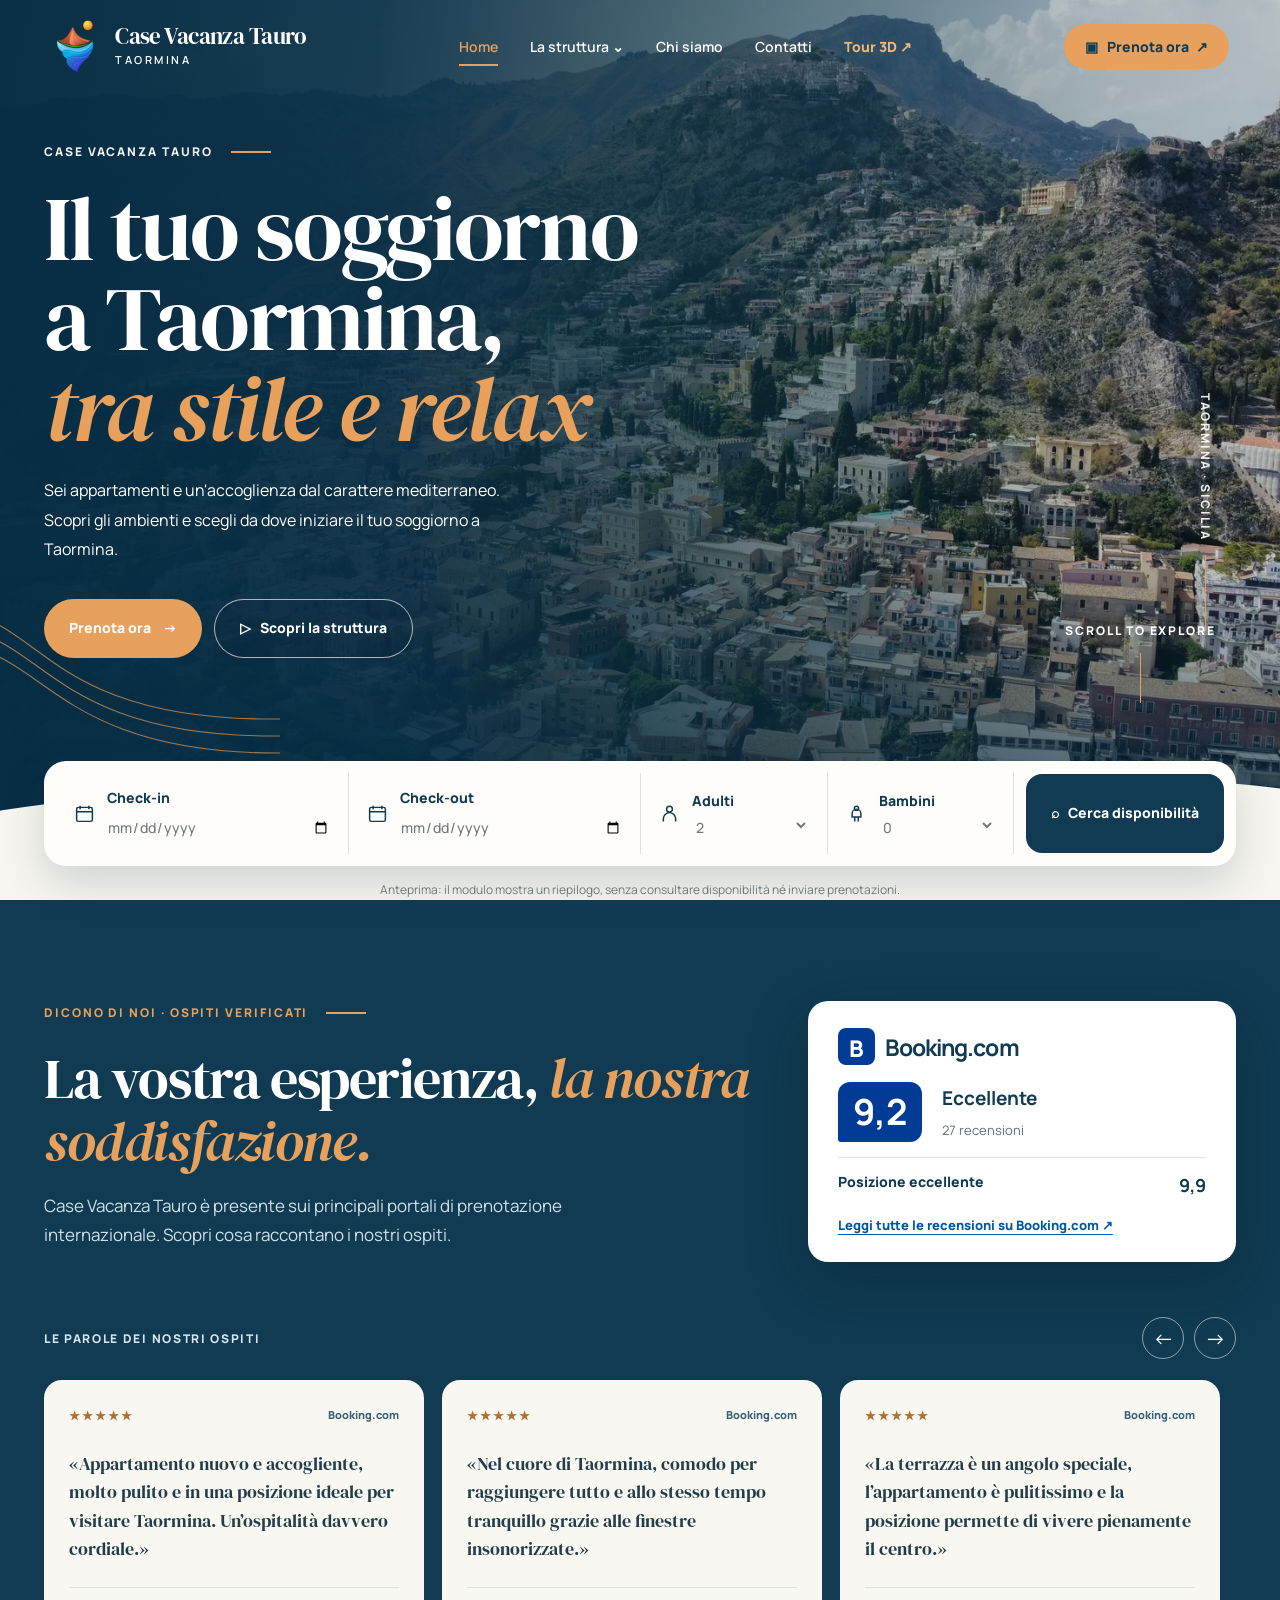
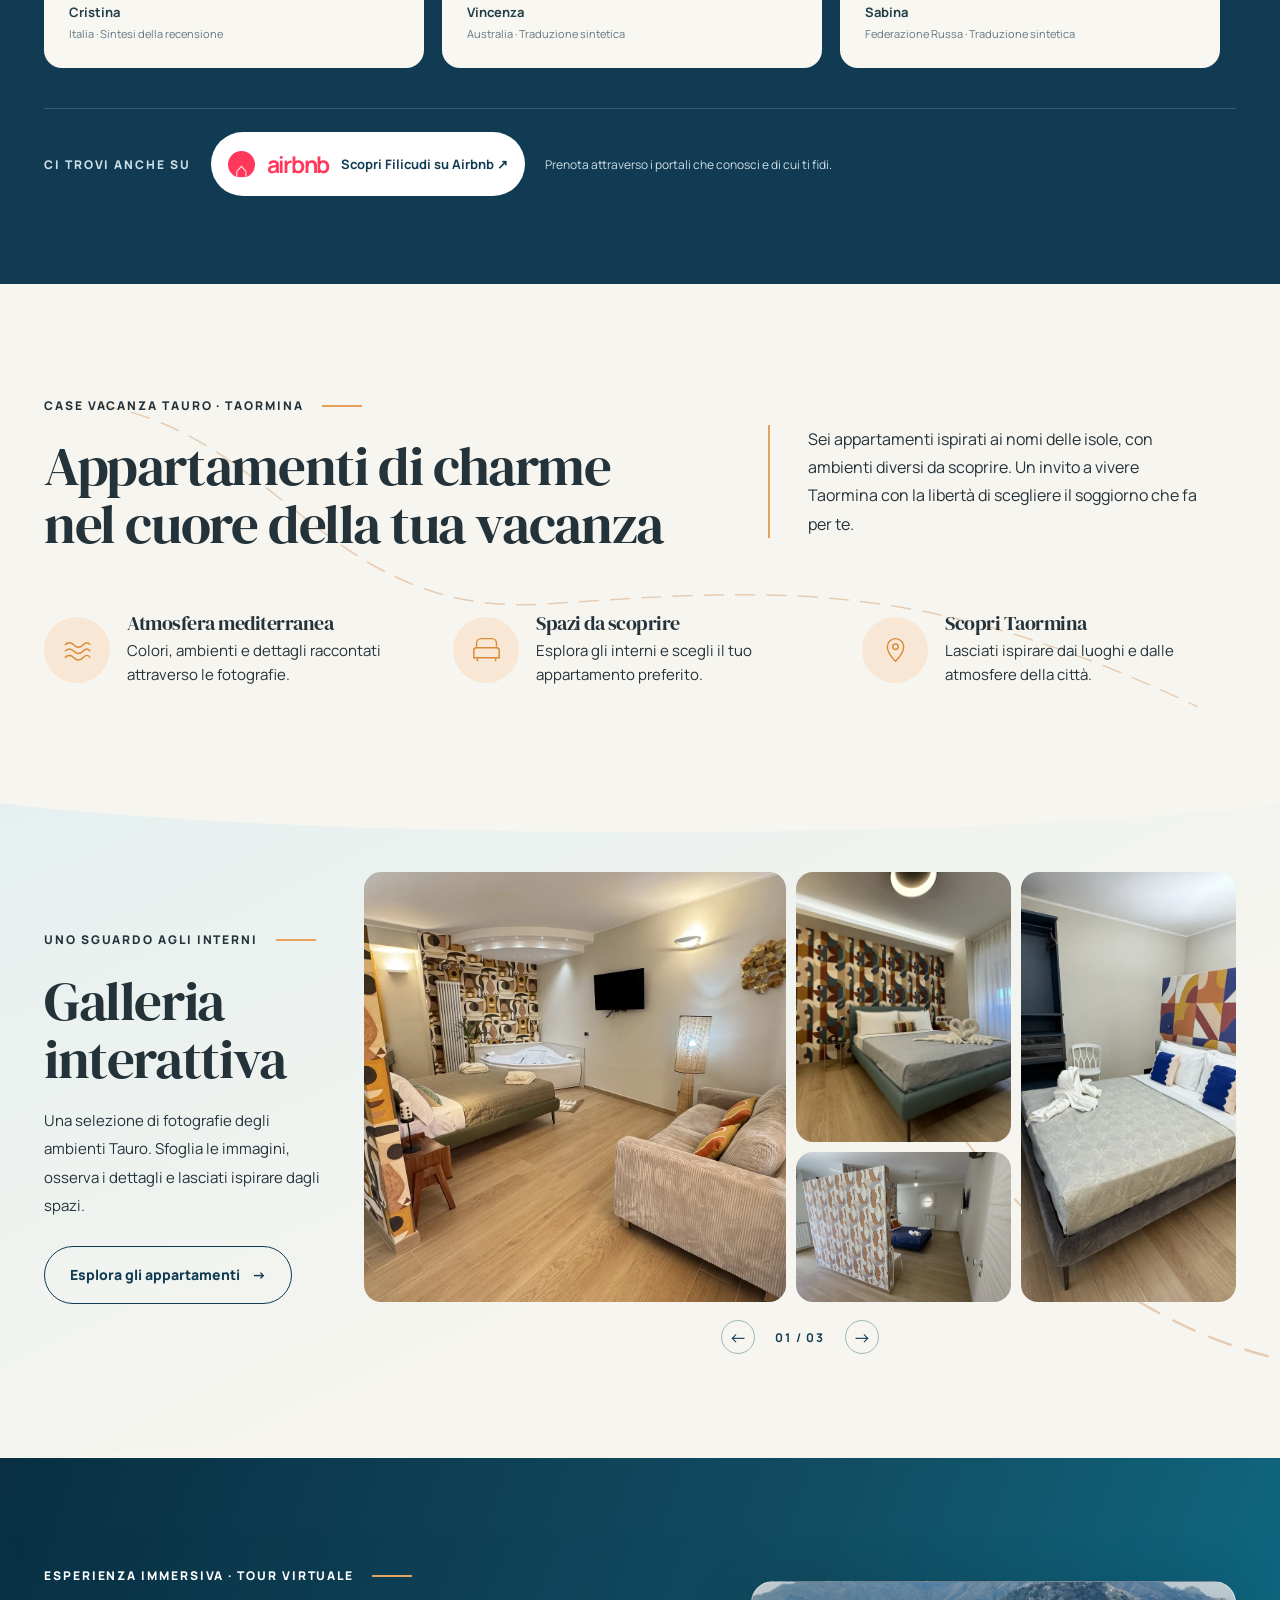
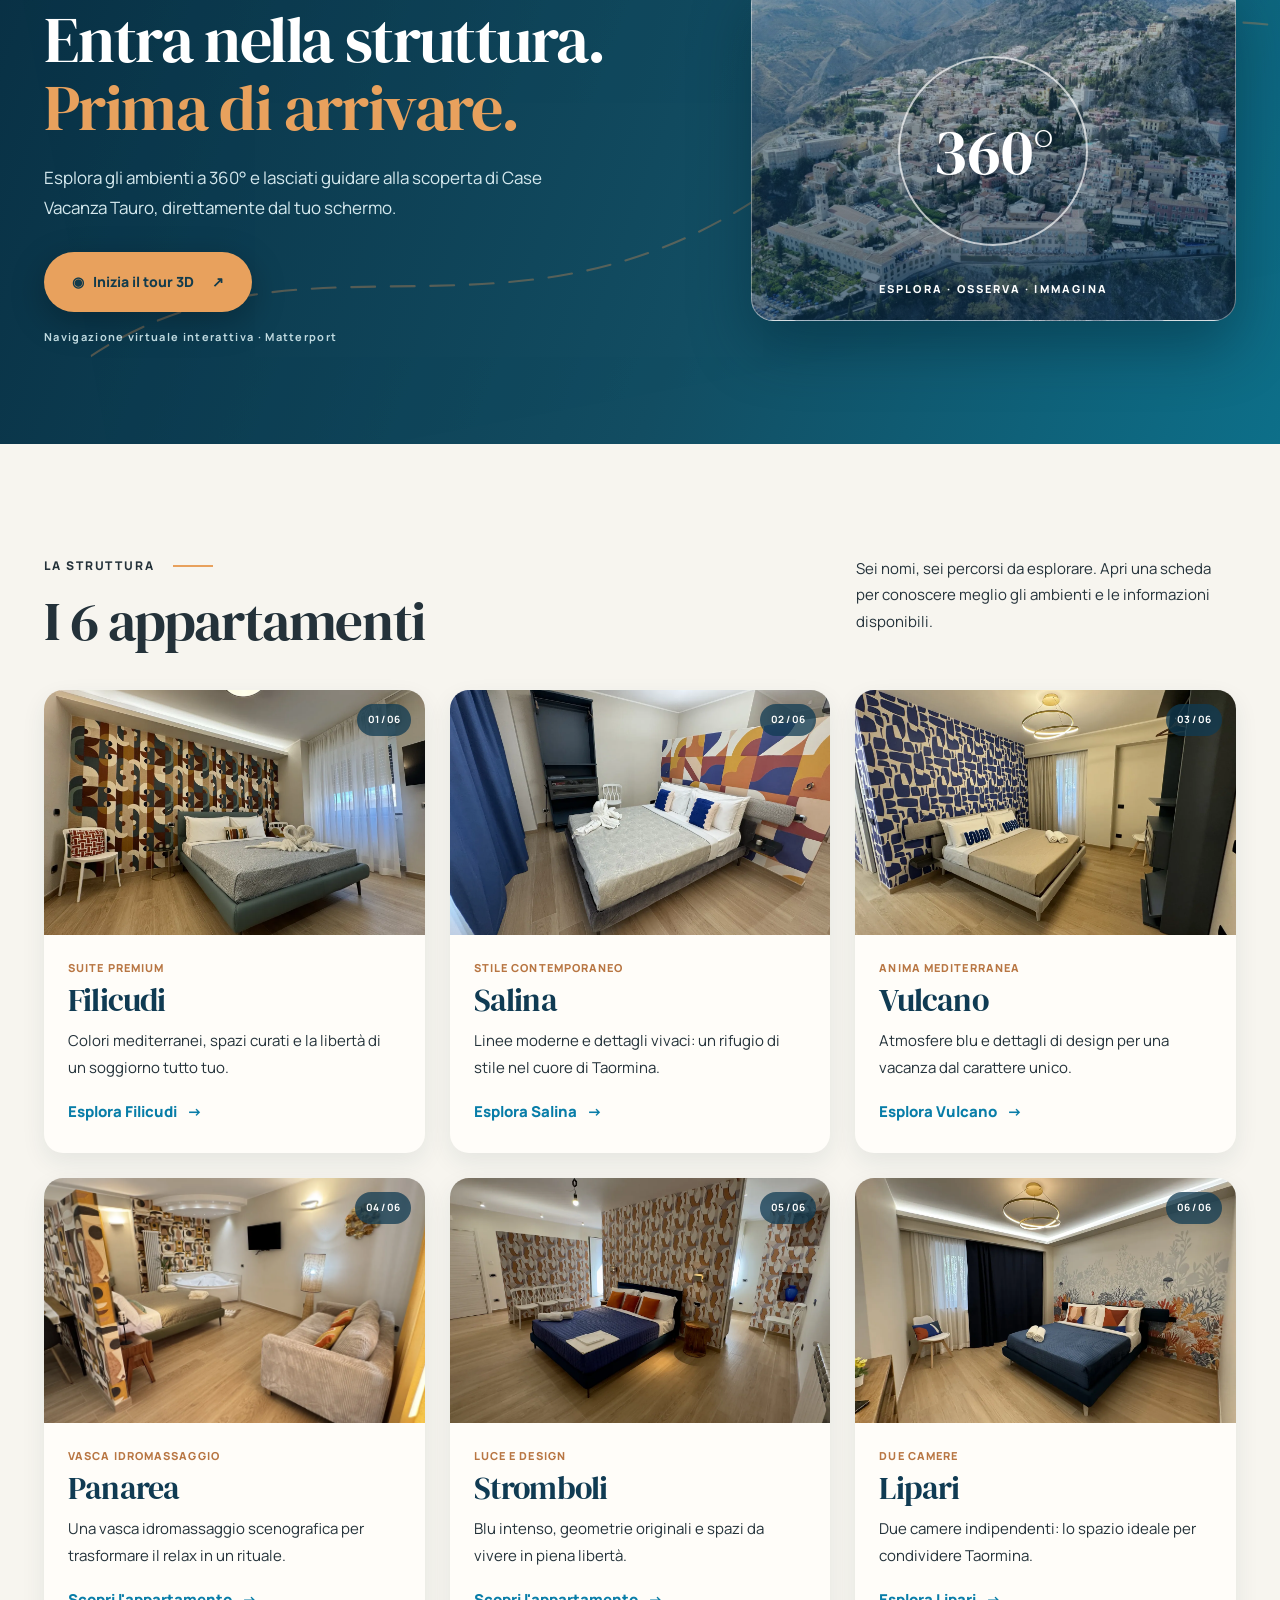
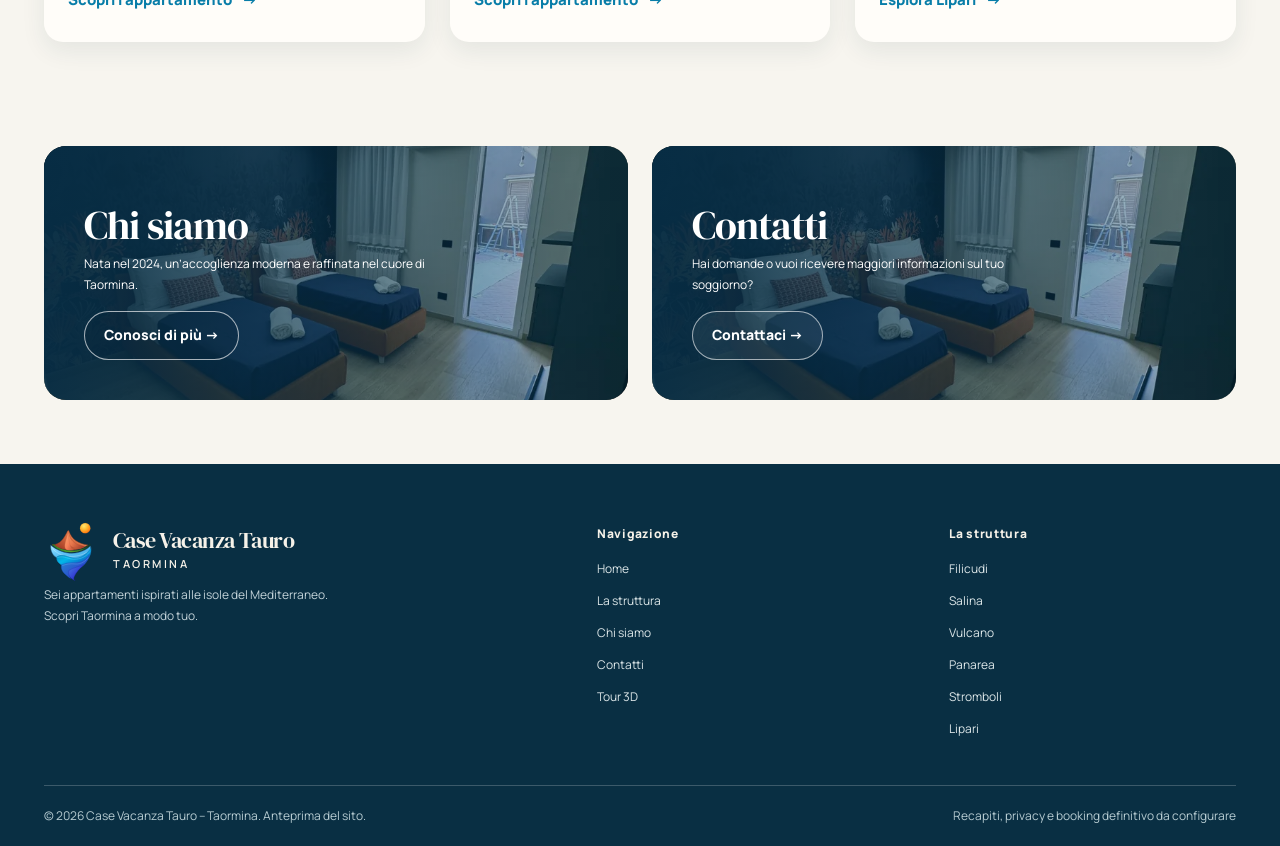
==== commit 5884e16a: "Improve CVT navigation, reviews, about story, and one-shot decorative strokes" ====
--- a/index.html
+++ b/index.html
@@ -4,9 +4,10 @@
 <body><div aria-hidden="true" class="scroll-progress" id="progress"></div><header class="site-head" id="siteHead"><div class="shell head-inner"><a aria-label="Case Vacanza Tauro, home" class="brand" href="index.html"><img alt="" class="brand-symbol" height="65" src="assets/logo-tauro-animato.svg" width="57"/><span class="brand-name">Case Vacanza Tauro<small>Taormina</small></span></a><button aria-controls="siteNav" aria-expanded="false" aria-label="Apri menu" class="menu-toggle" id="menuToggle" type="button">☰</button><nav aria-label="Navigazione principale" class="site-nav" id="siteNav"><a aria-current="page" class="active" href="index.html">Home</a><div class="nav-group"><button aria-expanded="false" class="nav-parent" id="navParent" type="button">La struttura <span aria-hidden="true">⌄</span></button><div class="dropdown"><a href="index.html#appartamenti">Tutti gli appartamenti</a><a href="filicudi.html">Filicudi</a><a href="salina.html">Salina</a><a href="vulcano.html">Vulcano</a><a href="panarea.html">Panarea</a><a href="stromboli.html">Stromboli</a><a href="lipari.html">Lipari</a></div></div><a href="chi-siamo.html">Chi siamo</a><a href="contatti.html">Contatti</a><a class="nav-tour" href="https://my.matterport.com/show/?m=oBbpwW5jHmJ" target="_blank" rel="noopener noreferrer">Tour 3D ↗</a></nav><a class="btn btn-primary head-cta" href="index.html#prenotazioni">▣   Prenota ora <span aria-hidden="true">↗</span></a></div></header>
 <main><section aria-label="Benvenuto a Case Vacanza Tauro" class="hero" id="inizio"><div aria-hidden="true" class="hero-visual"></div><div class="shell hero-content"><span class="eyebrow">Case Vacanza Tauro</span><h1><span class="line">Il tuo soggiorno</span><span class="line">a Taormina,</span><span class="line"><em>tra stile e relax</em></span></h1><p class="hero-desc">Sei appartamenti e un'accoglienza dal carattere mediterraneo. Scopri gli ambienti e scegli da dove iniziare il tuo soggiorno a Taormina.</p><div class="hero-actions"><a class="btn btn-primary" href="#prenotazioni">Prenota ora <span aria-hidden="true">→</span></a><a class="btn btn-outline" href="#appartamenti">▷   Scopri la struttura</a></div></div><svg aria-hidden="true" class="hero-waves" viewbox="0 0 320 150"><path d="M-4 10 C80 10 84 118 320 115"></path><path d="M-4 27 C82 27 88 134 320 132"></path><path d="M-4 43 C83 43 93 150 320 149"></path></svg><div aria-hidden="true" class="hero-indicator">TAORMINA · SICILIA</div><div aria-hidden="true" class="scroll-nudge">Scroll to explore<span></span></div></section>
 <div class="shell booking-wrap" id="prenotazioni"><form aria-label="Ricerca soggiorno dimostrativa" class="booking-panel" id="bookingForm"><div class="booking-field"><svg aria-hidden="true" viewbox="0 0 24 24"><rect height="16" rx="2" width="18" x="3" y="5"></rect><path d="M7 3v4M17 3v4M3 10h18"></path></svg><label>Check-in<input aria-label="Data di check-in" id="checkin" name="checkin" required="" type="date"/></label></div><div class="booking-field"><svg aria-hidden="true" viewbox="0 0 24 24"><rect height="16" rx="2" width="18" x="3" y="5"></rect><path d="M7 3v4M17 3v4M3 10h18"></path></svg><label>Check-out<input aria-label="Data di check-out" id="checkout" name="checkout" required="" type="date"/></label></div><div class="booking-field"><svg aria-hidden="true" viewbox="0 0 24 24"><circle cx="12" cy="7" r="3.3"></circle><path d="M5 21v-3a7 7 0 0 1 14 0v3"></path></svg><label>Adulti<select aria-label="Numero adulti" name="adults"><option>1</option><option selected="">2</option><option>3</option><option>4</option><option>5</option><option>6</option><option>7</option><option>8</option></select></label></div><div class="booking-field"><svg aria-hidden="true" viewbox="0 0 24 24"><circle cx="12" cy="6" r="2.4"></circle><path d="M7 12a5 5 0 0 1 10 0v4H7zM10 16v5m4-5v5"></path></svg><label>Bambini<select aria-label="Numero bambini" name="children"><option selected="">0</option><option>1</option><option>2</option><option>3</option><option>4</option><option>5</option><option>6</option></select></label></div><button class="btn btn-dark booking-submit" type="submit">⌕   Cerca disponibilità</button></form><p class="demo-notice">Anteprima: il modulo mostra un riepilogo, senza consultare disponibilità né inviare prenotazioni.</p></div>
-<section aria-labelledby="intro-title" class="section-pad"><div class="shell"><div class="intro-top reveal"><div><span class="eyebrow">Case Vacanza Tauro · Taormina</span><h2 id="intro-title">Appartamenti di charme<br/>nel cuore della tua vacanza</h2></div><p class="intro-copy">Sei appartamenti ispirati ai nomi delle isole, con ambienti diversi da scoprire. Un invito a vivere Taormina con la libertà di scegliere il soggiorno che fa per te.</p></div><div class="benefits"><div class="benefit reveal"><div class="benefit-icon"><svg aria-hidden="true" viewbox="0 0 32 32"><path d="M2 11q5-5 10 0t10 0t8 0M2 18q5-5 10 0t10 0t8 0M2 25q5-5 10 0t10 0t8 0"></path></svg></div><div><h3>Atmosfera mediterranea</h3><p>Colori, ambienti e dettagli raccontati attraverso le fotografie.</p></div></div><div class="benefit reveal reveal-delay-1"><div class="benefit-icon"><svg aria-hidden="true" viewbox="0 0 32 32"><path d="M5 13V9a5 5 0 0 1 5-5h12a5 5 0 0 1 5 5v4M5 14h22a3 3 0 0 1 3 3v8H2v-8a3 3 0 0 1 3-3ZM6 25v4m20-4v4"></path></svg></div><div><h3>Spazi da scoprire</h3><p>Esplora gli interni e scegli il tuo appartamento preferito.</p></div></div><div class="benefit reveal reveal-delay-2"><div class="benefit-icon"><svg aria-hidden="true" viewbox="0 0 32 32"><path d="M25 13c0 7-9 16-9 16S7 20 7 13a9 9 0 1 1 18 0Z"></path><circle cx="16" cy="13" r="3"></circle></svg></div><div><h3>Scopri Taormina</h3><p>Lasciati ispirare dai luoghi e dalle atmosfere della città.</p></div></div></div></div><svg aria-hidden="true" class="tauro-strokes" viewBox="0 0 1200 500" preserveAspectRatio="none"><path d="M-90 125 C170 25 260 280 510 195 S910 55 1290 150"/><path d="M-40 285 C170 395 340 160 560 290 S1010 430 1240 250"/><path d="M-90 440 C160 270 310 475 585 365 S970 270 1290 420"/></svg></section>
-<section aria-labelledby="gallery-title" class="gallery-band" id="galleria"><div class="shell gallery-layout"><div class="gallery-side reveal"><span class="eyebrow">Uno sguardo agli interni</span><h2 id="gallery-title">Galleria<br/>interattiva</h2><p>Una selezione di fotografie degli ambienti Tauro. Sfoglia le immagini, osserva i dettagli e lasciati ispirare dagli spazi.</p><a class="btn btn-border" href="#appartamenti">Esplora gli appartamenti <span>→</span></a></div><div class="reveal reveal-delay-1"><div class="gallery-photos"><button aria-label="Ingrandisci immagine galleria 1" class="gallery-photo major" type="button"><img alt="Fotografia degli ambienti di Panarea" data-gallery-img="" loading="lazy" src="assets/photos/panarea-05.webp"/></button><button aria-label="Ingrandisci immagine galleria 2" class="gallery-photo" type="button"><img alt="Fotografia degli ambienti di Filicudi" data-gallery-img="" loading="lazy" src="assets/photos/filicudi-01.webp"/></button><button aria-label="Ingrandisci immagine galleria 3" class="gallery-photo tall" type="button"><img alt="Fotografia degli ambienti di Salina" data-gallery-img="" loading="lazy" src="assets/photos/salina-01.webp"/></button><button aria-label="Ingrandisci immagine galleria 4" class="gallery-photo" type="button"><img alt="Fotografia degli ambienti di Stromboli" data-gallery-img="" loading="lazy" src="assets/photos/stromboli-01.webp"/></button></div><div class="gallery-controls"><button aria-label="Fotografie precedenti" id="galleryPrev" type="button">←</button><span aria-live="polite" class="gallery-count" id="galleryCount">01 / 03</span><button aria-label="Fotografie successive" id="galleryNext" type="button">→</button></div></div></div><svg aria-hidden="true" class="tauro-strokes" viewBox="0 0 1200 500" preserveAspectRatio="none"><path d="M-90 125 C170 25 260 280 510 195 S910 55 1290 150"/><path d="M-40 285 C170 395 340 160 560 290 S1010 430 1240 250"/><path d="M-90 440 C160 270 310 475 585 365 S970 270 1290 420"/></svg></section>
-<section class="tour3d-banner section-pad" aria-labelledby="tour3d-title"><div class="shell tour3d-inner"><div class="tour3d-copy reveal"><span class="eyebrow">ESPERIENZA IMMERSIVA · TOUR VIRTUALE</span><h2 id="tour3d-title">Entra nella struttura.<br/><em>Prima di arrivare.</em></h2><p>Esplora gli ambienti a 360° e lasciati guidare alla scoperta di Case Vacanza Tauro, direttamente dal tuo schermo.</p><a class="btn tour3d-button" href="https://my.matterport.com/show/?m=oBbpwW5jHmJ" target="_blank" rel="noopener noreferrer">◉ &nbsp; Inizia il tour 3D <span aria-hidden="true">↗</span></a><span class="tour3d-note">Navigazione virtuale interattiva · Matterport</span></div><div class="tour3d-preview" aria-hidden="true"><div class="tour3d-ring"><span>360°</span></div><span class="tour3d-label">ESPLORA · OSSERVA · IMMAGINA</span></div></div><svg aria-hidden="true" class="tauro-strokes" viewBox="0 0 1200 500" preserveAspectRatio="none"><path d="M-90 125 C170 25 260 280 510 195 S910 55 1290 150"/><path d="M-40 285 C170 395 340 160 560 290 S1010 430 1240 250"/><path d="M-90 440 C160 270 310 475 585 365 S970 270 1290 420"/></svg></section><section aria-labelledby="properties-title" class="section-pad" id="appartamenti"><div class="shell"><div class="properties-heading reveal"><div><span class="eyebrow">La struttura</span><h2 id="properties-title">I 6 appartamenti</h2></div><p>Sei nomi, sei percorsi da esplorare. Apri una scheda per conoscere meglio gli ambienti e le informazioni disponibili.</p></div><div class="properties-grid">
+<section class="cvt-reviews-section" aria-labelledby="cvt-reviews-title"><div class="shell"><div class="cvt-reviews-head"><div><span class="eyebrow">DICONO DI NOI · OSPITI VERIFICATI</span><h2 id="cvt-reviews-title">La vostra esperienza, <em>la nostra soddisfazione.</em></h2><p>Case Vacanza Tauro è presente sui principali portali di prenotazione internazionale. Scopri cosa raccontano i nostri ospiti.</p></div><div class="cvt-review-score" aria-label="Valutazione Booking.com: 9,2 su 10 da 27 recensioni"><div class="cvt-booking-logo"><span class="cvt-booking-mark">B</span><strong>Booking.com</strong></div><div class="cvt-score-line"><strong>9,2</strong><div><b>Eccellente</b><small>27 recensioni</small></div></div><div class="cvt-score-feature">Posizione eccellente <strong>9,9</strong></div><a class="cvt-booking-link" href="https://www.booking.com/hotel/it/case-vacanza-tauro-taormina.it.html" target="_blank" rel="noopener noreferrer">Leggi tutte le recensioni su Booking.com ↗</a></div></div><div class="cvt-reviews-toolbar"><span>LE PAROLE DEI NOSTRI OSPITI</span><div><button type="button" class="cvt-review-arrow" id="cvtReviewPrev" aria-label="Recensione precedente">←</button><button type="button" class="cvt-review-arrow" id="cvtReviewNext" aria-label="Recensione successiva">→</button></div></div><div class="cvt-review-track" id="cvtReviewsTrack" tabindex="0" aria-label="Carosello delle recensioni, scorri orizzontalmente"><article class="cvt-review-card"><div class="cvt-review-card-top"><span>★ ★ ★ ★ ★</span><span>Booking.com</span></div><p>«Appartamento nuovo e accogliente, molto pulito e in una posizione ideale per visitare Taormina. Un’ospitalità davvero cordiale.»</p><div class="cvt-review-author"><strong>Cristina</strong><span>Italia · Sintesi della recensione</span></div></article><article class="cvt-review-card"><div class="cvt-review-card-top"><span>★ ★ ★ ★ ★</span><span>Booking.com</span></div><p>«Nel cuore di Taormina, comodo per raggiungere tutto e allo stesso tempo tranquillo grazie alle finestre insonorizzate.»</p><div class="cvt-review-author"><strong>Vincenza</strong><span>Australia · Traduzione sintetica</span></div></article><article class="cvt-review-card"><div class="cvt-review-card-top"><span>★ ★ ★ ★ ★</span><span>Booking.com</span></div><p>«La terrazza è un angolo speciale, l’appartamento è pulitissimo e la posizione permette di vivere pienamente il centro.»</p><div class="cvt-review-author"><strong>Sabina</strong><span>Federazione Russa · Traduzione sintetica</span></div></article><article class="cvt-review-card"><div class="cvt-review-card-top"><span>★ ★ ★ ★ ★</span><span>Booking.com</span></div><p>«Una sistemazione completa di tutto, con un piacevole benvenuto e ambienti ben insonorizzati anche in una zona vivace.»</p><div class="cvt-review-author"><strong>Gema</strong><span>Spagna · Traduzione sintetica</span></div></article></div><div class="cvt-portals"><span class="cvt-portals-kicker">CI TROVI ANCHE SU</span><a class="cvt-airbnb-card" href="https://www.airbnb.it/rooms/1212853166470451731" target="_blank" rel="noopener noreferrer" aria-label="Scopri l’appartamento Filicudi di Case Vacanza Tauro su Airbnb"><span class="cvt-airbnb-symbol">⌂</span><strong>airbnb</strong><span>Scopri Filicudi su Airbnb ↗</span></a><span class="cvt-portals-note">Prenota attraverso i portali che conosci e di cui ti fidi.</span></div></div></section>
+<section aria-labelledby="intro-title" class="section-pad"><div class="shell"><div class="intro-top reveal"><div><span class="eyebrow">Case Vacanza Tauro · Taormina</span><h2 id="intro-title">Appartamenti di charme<br/>nel cuore della tua vacanza</h2></div><p class="intro-copy">Sei appartamenti ispirati ai nomi delle isole, con ambienti diversi da scoprire. Un invito a vivere Taormina con la libertà di scegliere il soggiorno che fa per te.</p></div><div class="benefits"><div class="benefit reveal"><div class="benefit-icon"><svg aria-hidden="true" viewbox="0 0 32 32"><path d="M2 11q5-5 10 0t10 0t8 0M2 18q5-5 10 0t10 0t8 0M2 25q5-5 10 0t10 0t8 0"></path></svg></div><div><h3>Atmosfera mediterranea</h3><p>Colori, ambienti e dettagli raccontati attraverso le fotografie.</p></div></div><div class="benefit reveal reveal-delay-1"><div class="benefit-icon"><svg aria-hidden="true" viewbox="0 0 32 32"><path d="M5 13V9a5 5 0 0 1 5-5h12a5 5 0 0 1 5 5v4M5 14h22a3 3 0 0 1 3 3v8H2v-8a3 3 0 0 1 3-3ZM6 25v4m20-4v4"></path></svg></div><div><h3>Spazi da scoprire</h3><p>Esplora gli interni e scegli il tuo appartamento preferito.</p></div></div><div class="benefit reveal reveal-delay-2"><div class="benefit-icon"><svg aria-hidden="true" viewbox="0 0 32 32"><path d="M25 13c0 7-9 16-9 16S7 20 7 13a9 9 0 1 1 18 0Z"></path><circle cx="16" cy="13" r="3"></circle></svg></div><div><h3>Scopri Taormina</h3><p>Lasciati ispirare dai luoghi e dalle atmosfere della città.</p></div></div></div></div><svg aria-hidden="true" class="tauro-strokes" viewBox="0 0 1200 500" preserveAspectRatio="none"><path d="M-90 125 C170 25 260 280 510 195 S910 55 1290 150"/></svg></section>
+<section aria-labelledby="gallery-title" class="gallery-band" id="galleria"><div class="shell gallery-layout"><div class="gallery-side reveal"><span class="eyebrow">Uno sguardo agli interni</span><h2 id="gallery-title">Galleria<br/>interattiva</h2><p>Una selezione di fotografie degli ambienti Tauro. Sfoglia le immagini, osserva i dettagli e lasciati ispirare dagli spazi.</p><a class="btn btn-border" href="#appartamenti">Esplora gli appartamenti <span>→</span></a></div><div class="reveal reveal-delay-1"><div class="gallery-photos"><button aria-label="Ingrandisci immagine galleria 1" class="gallery-photo major" type="button"><img alt="Fotografia degli ambienti di Panarea" data-gallery-img="" loading="lazy" src="assets/photos/panarea-05.webp"/></button><button aria-label="Ingrandisci immagine galleria 2" class="gallery-photo" type="button"><img alt="Fotografia degli ambienti di Filicudi" data-gallery-img="" loading="lazy" src="assets/photos/filicudi-01.webp"/></button><button aria-label="Ingrandisci immagine galleria 3" class="gallery-photo tall" type="button"><img alt="Fotografia degli ambienti di Salina" data-gallery-img="" loading="lazy" src="assets/photos/salina-01.webp"/></button><button aria-label="Ingrandisci immagine galleria 4" class="gallery-photo" type="button"><img alt="Fotografia degli ambienti di Stromboli" data-gallery-img="" loading="lazy" src="assets/photos/stromboli-01.webp"/></button></div><div class="gallery-controls"><button aria-label="Fotografie precedenti" id="galleryPrev" type="button">←</button><span aria-live="polite" class="gallery-count" id="galleryCount">01 / 03</span><button aria-label="Fotografie successive" id="galleryNext" type="button">→</button></div></div></div><svg aria-hidden="true" class="tauro-strokes" viewBox="0 0 1200 500" preserveAspectRatio="none"><path d="M-40 285 C170 395 340 160 560 290 S1010 430 1240 250"/></svg></section>
+<section class="tour3d-banner section-pad" aria-labelledby="tour3d-title"><div class="shell tour3d-inner"><div class="tour3d-copy reveal"><span class="eyebrow">ESPERIENZA IMMERSIVA · TOUR VIRTUALE</span><h2 id="tour3d-title">Entra nella struttura.<br/><em>Prima di arrivare.</em></h2><p>Esplora gli ambienti a 360° e lasciati guidare alla scoperta di Case Vacanza Tauro, direttamente dal tuo schermo.</p><a class="btn tour3d-button" href="https://my.matterport.com/show/?m=oBbpwW5jHmJ" target="_blank" rel="noopener noreferrer">◉ &nbsp; Inizia il tour 3D <span aria-hidden="true">↗</span></a><span class="tour3d-note">Navigazione virtuale interattiva · Matterport</span></div><div class="tour3d-preview" aria-hidden="true"><div class="tour3d-ring"><span>360°</span></div><span class="tour3d-label">ESPLORA · OSSERVA · IMMAGINA</span></div></div><svg aria-hidden="true" class="tauro-strokes" viewBox="0 0 1200 500" preserveAspectRatio="none"><path d="M-90 440 C160 270 310 475 585 365 S970 270 1290 420"/></svg></section><section aria-labelledby="properties-title" class="section-pad" id="appartamenti"><div class="shell"><div class="properties-heading reveal"><div><span class="eyebrow">La struttura</span><h2 id="properties-title">I 6 appartamenti</h2></div><p>Sei nomi, sei percorsi da esplorare. Apri una scheda per conoscere meglio gli ambienti e le informazioni disponibili.</p></div><div class="properties-grid">
 <article class="property-card reveal"><a aria-label="Apri pagina appartamento Filicudi" class="property-img" href="filicudi.html"><img alt="Fotografia originale appartamento Filicudi" loading="lazy" src="assets/photos/filicudi-01.webp"/><span class="property-num">01 / 06</span></a><div class="property-body"><span class="property-kicker">SUITE PREMIUM</span><h3>Filicudi</h3><p>Colori mediterranei, spazi curati e la libertà di un soggiorno tutto tuo.</p><a aria-label="Apri pagina appartamento Filicudi" class="text-link" href="filicudi.html">Esplora Filicudi <span>→</span></a></div></article>
 <article class="property-card reveal reveal-delay-1"><a aria-label="Apri pagina appartamento Salina" class="property-img" href="salina.html"><img alt="Fotografia originale appartamento Salina" loading="lazy" src="assets/photos/salina-01.webp"/><span class="property-num">02 / 06</span></a><div class="property-body"><span class="property-kicker">STILE CONTEMPORANEO</span><h3>Salina</h3><p>Linee moderne e dettagli vivaci: un rifugio di stile nel cuore di Taormina.</p><a aria-label="Apri pagina appartamento Salina" class="text-link" href="salina.html">Esplora Salina <span>→</span></a></div></article>
 <article class="property-card reveal reveal-delay-2"><a aria-label="Apri pagina appartamento Vulcano" class="property-img" href="vulcano.html"><img alt="Fotografia originale appartamento Vulcano" loading="lazy" src="assets/photos/vulcano-01.webp"/><span class="property-num">03 / 06</span></a><div class="property-body"><span class="property-kicker">ANIMA MEDITERRANEA</span><h3>Vulcano</h3><p>Atmosfere blu e dettagli di design per una vacanza dal carattere unico.</p><a aria-label="Apri pagina appartamento Vulcano" class="text-link" href="vulcano.html">Esplora Vulcano <span>→</span></a></div></article>
@@ -14,6 +15,6 @@
 <article class="property-card reveal reveal-delay-1"><a aria-label="Apri Stromboli" class="property-img" href="stromboli.html"><img alt="Fotografia originale appartamento Stromboli" loading="lazy" src="assets/photos/stromboli-02.webp"/><span class="property-num">05 / 06</span></a><div class="property-body"><span class="property-kicker">LUCE E DESIGN</span><h3>Stromboli</h3><p>Blu intenso, geometrie originali e spazi da vivere in piena libertà.</p><a class="text-link" href="stromboli.html">Scopri l'appartamento <span>→</span></a></div></article>
 <article class="property-card reveal reveal-delay-2"><a aria-label="Apri pagina appartamento Lipari" class="property-img" href="lipari.html"><img alt="Fotografia originale appartamento Lipari" loading="lazy" src="assets/photos/lipari-01.webp"/><span class="property-num">06 / 06</span></a><div class="property-body"><span class="property-kicker">DUE CAMERE</span><h3>Lipari</h3><p>Due camere indipendenti: lo spazio ideale per condividere Taormina.</p><a aria-label="Apri pagina appartamento Lipari" class="text-link" href="lipari.html">Esplora Lipari <span>→</span></a></div></article>
 </div></div></section>
-<div class="shell cta-pair"><article class="cta-tile reveal" style='background-image:linear-gradient(115deg,rgba(7,40,55,.80),rgba(7,40,55,.18)),url("assets/photos/struttura-03.webp");background-size:cover;background-position:center;'><h2>Chi siamo</h2><p>Scopri il progetto Case Vacanza Tauro e le informazioni sulla nostra struttura.</p><a class="btn btn-outline" href="chi-siamo.html">Conosci di più →</a></article><article class="cta-tile reveal reveal-delay-1" style='background-image:linear-gradient(115deg,rgba(7,40,55,.80),rgba(7,40,55,.18)),url("assets/photos/struttura-05.webp");background-size:cover;background-position:center;'><h2>Contatti</h2><p>Hai domande o vuoi ricevere maggiori informazioni sul tuo soggiorno?</p><a class="btn btn-border" href="contatti.html">Contattaci →</a></article></div></main>
+<div class="shell cta-pair"><article class="cta-tile reveal" style='background-image:linear-gradient(115deg,rgba(7,40,55,.80),rgba(7,40,55,.18)),url("assets/photos/struttura-03.webp");background-size:cover;background-position:center;'><h2>Chi siamo</h2><p>Nata nel 2024, un’accoglienza moderna e raffinata nel cuore di Taormina.</p><a class="btn btn-outline" href="chi-siamo.html">Conosci di più →</a></article><article class="cta-tile reveal reveal-delay-1" style='background-image:linear-gradient(115deg,rgba(7,40,55,.80),rgba(7,40,55,.18)),url("assets/photos/struttura-05.webp");background-size:cover;background-position:center;'><h2>Contatti</h2><p>Hai domande o vuoi ricevere maggiori informazioni sul tuo soggiorno?</p><a class="btn btn-border" href="contatti.html">Contattaci →</a></article></div></main>
 <footer class="footer"><div class="shell"><div class="footer-content"><div><a class="brand" href="index.html"><img alt="" class="brand-symbol" loading="lazy" src="assets/logo-tauro-animato.svg"/><span class="brand-name">Case Vacanza Tauro<small>Taormina</small></span></a><p>Sei appartamenti ispirati alle isole del Mediterraneo. Scopri Taormina a modo tuo.</p></div><div><h3>Navigazione</h3><a href="index.html">Home</a><a href="#appartamenti">La struttura</a><a href="chi-siamo.html">Chi siamo</a><a href="contatti.html">Contatti</a><a href="https://my.matterport.com/show/?m=oBbpwW5jHmJ" target="_blank" rel="noopener noreferrer">Tour 3D</a></div><div><h3>La struttura</h3><a href="index.html#appartamenti">Filicudi</a><a href="index.html#appartamenti">Salina</a><a href="vulcano.html">Vulcano</a><a href="index.html#appartamenti">Panarea</a><a href="index.html#appartamenti">Stromboli</a><a href="index.html#appartamenti">Lipari</a></div></div><div class="footer-bottom"><span>© <span id="year">2026</span> Case Vacanza Tauro – Taormina. Anteprima del sito.</span><span>Recapiti, privacy e booking definitivo da configurare</span></div></div></footer>
 <button aria-controls="bookingForm" aria-expanded="false" class="btn btn-dark mobile-booking-btn" id="mobileBooking" type="button"><span class="booking-pill"><span class="booking-pill-label">Verifica disponibilità · Date e ospiti ↑</span></span></button><div aria-label="Fotografia ingrandita" aria-modal="true" class="modal lightbox" id="lightbox" role="dialog"><figure class="modal-card"><button aria-label="Chiudi fotografia" class="modal-close" id="lightboxClose" type="button">×</button><img alt="Fotografia ingrandita" id="lightboxImg"/><figcaption>Case Vacanza Tauro · Galleria demo</figcaption></figure></div><div aria-labelledby="summaryTitle" aria-modal="true" class="modal" id="summaryModal" role="dialog"><div class="modal-card"><button aria-label="Chiudi riepilogo" class="modal-close" id="summaryClose" type="button">×</button><span class="eyebrow">Prenotazioni</span><h2 id="summaryTitle">Riepilogo soggiorno</h2><p>Questa è un'anteprima: i dati non sono stati inviati e la disponibilità non è stata verificata.</p><pre id="summaryText"></pre><button class="btn btn-dark" id="copySummary" type="button">Copia riepilogo</button></div></div><script defer="" src="assets/home.js"></script><script defer="" src="assets/tauro-unified.js"></script><script defer src="assets/tauro-motion.js"></script></body></html>
--- a/assets/home.css
+++ b/assets/home.css
@@ -41,3 +41,41 @@
  .booking-field input,.booking-field select{font-size:16px!important}
  .footer{padding-bottom:calc(118px + env(safe-area-inset-bottom,0px))!important}
 }
+
+/* Verified portal presence and native-swipe review carousel */
+.cvt-reviews-section{background:#103B53;color:#fff;padding:95px 0 88px;overflow:hidden}
+.cvt-reviews-head{display:grid;grid-template-columns:minmax(0,1.25fr) minmax(290px,.75fr);gap:50px;align-items:center}
+.cvt-reviews-head .eyebrow{color:#E8A15D}
+.cvt-reviews-head h2{font-size:clamp(36px,4.4vw,60px);line-height:1.12;margin:20px 0 18px}
+.cvt-reviews-head h2 em{color:#E8A15D;font-style:italic}
+.cvt-reviews-head p{max-width:600px;color:#cfe1e8;font-size:17px;line-height:1.75}
+.cvt-review-score{background:#fff;color:#103B53;padding:26px 30px;border-radius:20px;box-shadow:0 20px 60px #00162150;display:flex;flex-direction:column;gap:15px}
+.cvt-booking-logo{display:flex;align-items:center;gap:10px;color:#103B53;font-weight:800;font-size:23px;letter-spacing:-.04em}
+.cvt-booking-mark{display:grid;place-items:center;background:#003b95;color:#fff;border-radius:8px;width:37px;height:37px;font-family:Manrope,sans-serif}
+.cvt-score-line{display:flex;align-items:center;gap:20px}
+.cvt-score-line>strong{display:grid;place-items:center;background:#003b95;color:#fff;border-radius:12px 12px 12px 3px;padding:10px 15px;font-size:36px;line-height:1.1}
+.cvt-score-line>div{display:flex;flex-direction:column}
+.cvt-score-line b{font-size:19px}.cvt-score-line small{font-size:13px;color:#5e7080;margin-top:3px}
+.cvt-score-feature{border-top:1px solid #dae4e7;padding-top:12px;font-size:14px;font-weight:800;display:flex;justify-content:space-between}
+.cvt-score-feature strong{font-size:18px}
+.cvt-booking-link{font-size:13px;font-weight:800;color:#00599f;line-height:1.5;text-decoration:underline;text-underline-offset:4px}
+.cvt-reviews-toolbar{display:flex;align-items:center;justify-content:space-between;gap:20px;margin:50px 0 17px}
+.cvt-reviews-toolbar>span{font-size:12px;font-weight:800;letter-spacing:.14em;color:#d6e6ea}
+.cvt-reviews-toolbar>div{display:flex;gap:10px}
+.cvt-review-arrow{border:1px solid #ffffff85;background:transparent;color:white;border-radius:50%;width:42px;height:42px;font-size:21px;cursor:pointer;transition:background .2s}
+.cvt-review-arrow:hover{background:#ffffff22}
+.cvt-review-track{display:flex;gap:18px;overflow-x:auto;scroll-snap-type:x mandatory;overscroll-behavior-inline:contain;scrollbar-width:thin;scrollbar-color:#e8a15d44 transparent;padding:4px 0 20px;max-width:100%;-webkit-overflow-scrolling:touch}
+.cvt-review-card{flex:0 0 clamp(265px,33.333vw,380px);scroll-snap-align:start;min-width:0;min-height:255px;background:#f8f7f2;color:#223d48;border-radius:18px;padding:25px;display:flex;flex-direction:column}
+.cvt-review-card-top{display:flex;justify-content:space-between;gap:8px;color:#ad712f;font-size:12px;font-weight:800}
+.cvt-review-card-top span:last-child{font-size:11px;color:#37627b}
+.cvt-review-card p{font:400 18px/1.57 'DM Serif Display',Georgia,serif;flex:1;margin:24px 0}
+.cvt-review-author{border-top:1px solid #d9e3e4;padding-top:13px;display:flex;flex-direction:column}
+.cvt-review-author strong{font-size:13px}.cvt-review-author span{font-size:11px;color:#627680}
+.cvt-portals{margin-top:20px;padding:23px 0 0;border-top:1px solid #ffffff2c;display:flex;gap:20px;align-items:center;flex-wrap:wrap}
+.cvt-portals-kicker{letter-spacing:.16em;font-weight:800;font-size:12px;color:#cddfe5}
+.cvt-airbnb-card{display:inline-flex;align-items:center;gap:12px;padding:12px 17px;border-radius:99px;background:#fff;color:#103B53;font-size:13px;font-weight:700;transition:transform .25s}
+.cvt-airbnb-card:hover{transform:translateY(-3px)}
+.cvt-airbnb-card strong{font-size:23px;letter-spacing:-.055em;color:#ff385c}
+.cvt-airbnb-symbol{display:grid;place-items:center;width:27px;height:27px;border-radius:50%;background:#ff385c;color:#fff;font-size:22px}
+.cvt-portals-note{font-size:12px;color:#cfdee5}
+@media(max-width:760px){.cvt-reviews-section{padding:60px 0}.cvt-reviews-head{grid-template-columns:1fr;gap:23px}.cvt-review-score{padding:22px}.cvt-reviews-toolbar{margin-top:32px}.cvt-review-card{flex-basis:83vw;max-width:345px;min-height:250px;padding:22px}.cvt-reviews-head p{font-size:15px}}
--- a/assets/tauro-unified.css
+++ b/assets/tauro-unified.css
@@ -92,3 +92,24 @@
  input,select,textarea{font-size:16px!important}
 }
 @media(prefers-reduced-motion:reduce){header.site-head .brand-symbol,.footer .brand-symbol{animation:none!important;opacity:1!important}}
+
+/* CVT 2026-11-04 · navigation, header accents, editorial motion */
+header.site-head,header.site-head.is-scrolled{z-index:250!important}
+header.site-head .site-nav,header.site-head .nav-group,header.site-head .dropdown{z-index:260}
+header.site-head .dropdown{z-index:270}
+section.hero>.hero-scroll{position:absolute!important;z-index:8!important;pointer-events:auto!important;color:#fff!important;opacity:1!important;text-shadow:0 2px 12px #001825dd}
+section.hero>.hero-scroll:hover{color:#E8A15D!important}
+section.hero>.hero-wave{z-index:5;pointer-events:none}
+section.hero>.cvt-hero-waves{position:absolute;bottom:65px;left:-40px;width:320px;max-width:none;height:auto;opacity:.65;z-index:4;pointer-events:none;overflow:visible}
+section.hero>.cvt-hero-waves path{stroke:#E8A15D;fill:none;stroke-width:1.1;stroke-dasharray:500;animation:drawLine 3s 1s both}
+@keyframes drawLine{from{stroke-dashoffset:500}to{stroke-dashoffset:0}}
+/* Keep the established thin dashed stroke; reveal once then hold its completed path. */
+section .tauro-strokes{opacity:.38;clip-path:inset(0 100% 0 0);animation:cvt-single-stroke-reveal 19s linear forwards}
+section .tauro-strokes path{animation:none!important}
+@keyframes cvt-single-stroke-reveal{from{clip-path:inset(0 100% 0 0)}to{clip-path:inset(0 0 0 0)}}
+.cvt-about-more{display:grid;grid-template-columns:1fr 1fr;gap:38px;margin-top:55px}
+.cvt-about-more article{background:#fff;border:1px solid #e9e3db;border-radius:18px;padding:30px 34px}
+.cvt-about-more article h3{margin:12px 0 17px;color:#103B53}
+.cvt-about-more article p{font-size:17px;line-height:1.8}
+@media(max-width:720px){.cvt-about-more{grid-template-columns:1fr;gap:20px}.cvt-about-more article{padding:24px}}
+@media(prefers-reduced-motion:reduce){section.hero>.cvt-hero-waves path,section .tauro-strokes{animation:none!important}section .tauro-strokes{clip-path:none!important}}
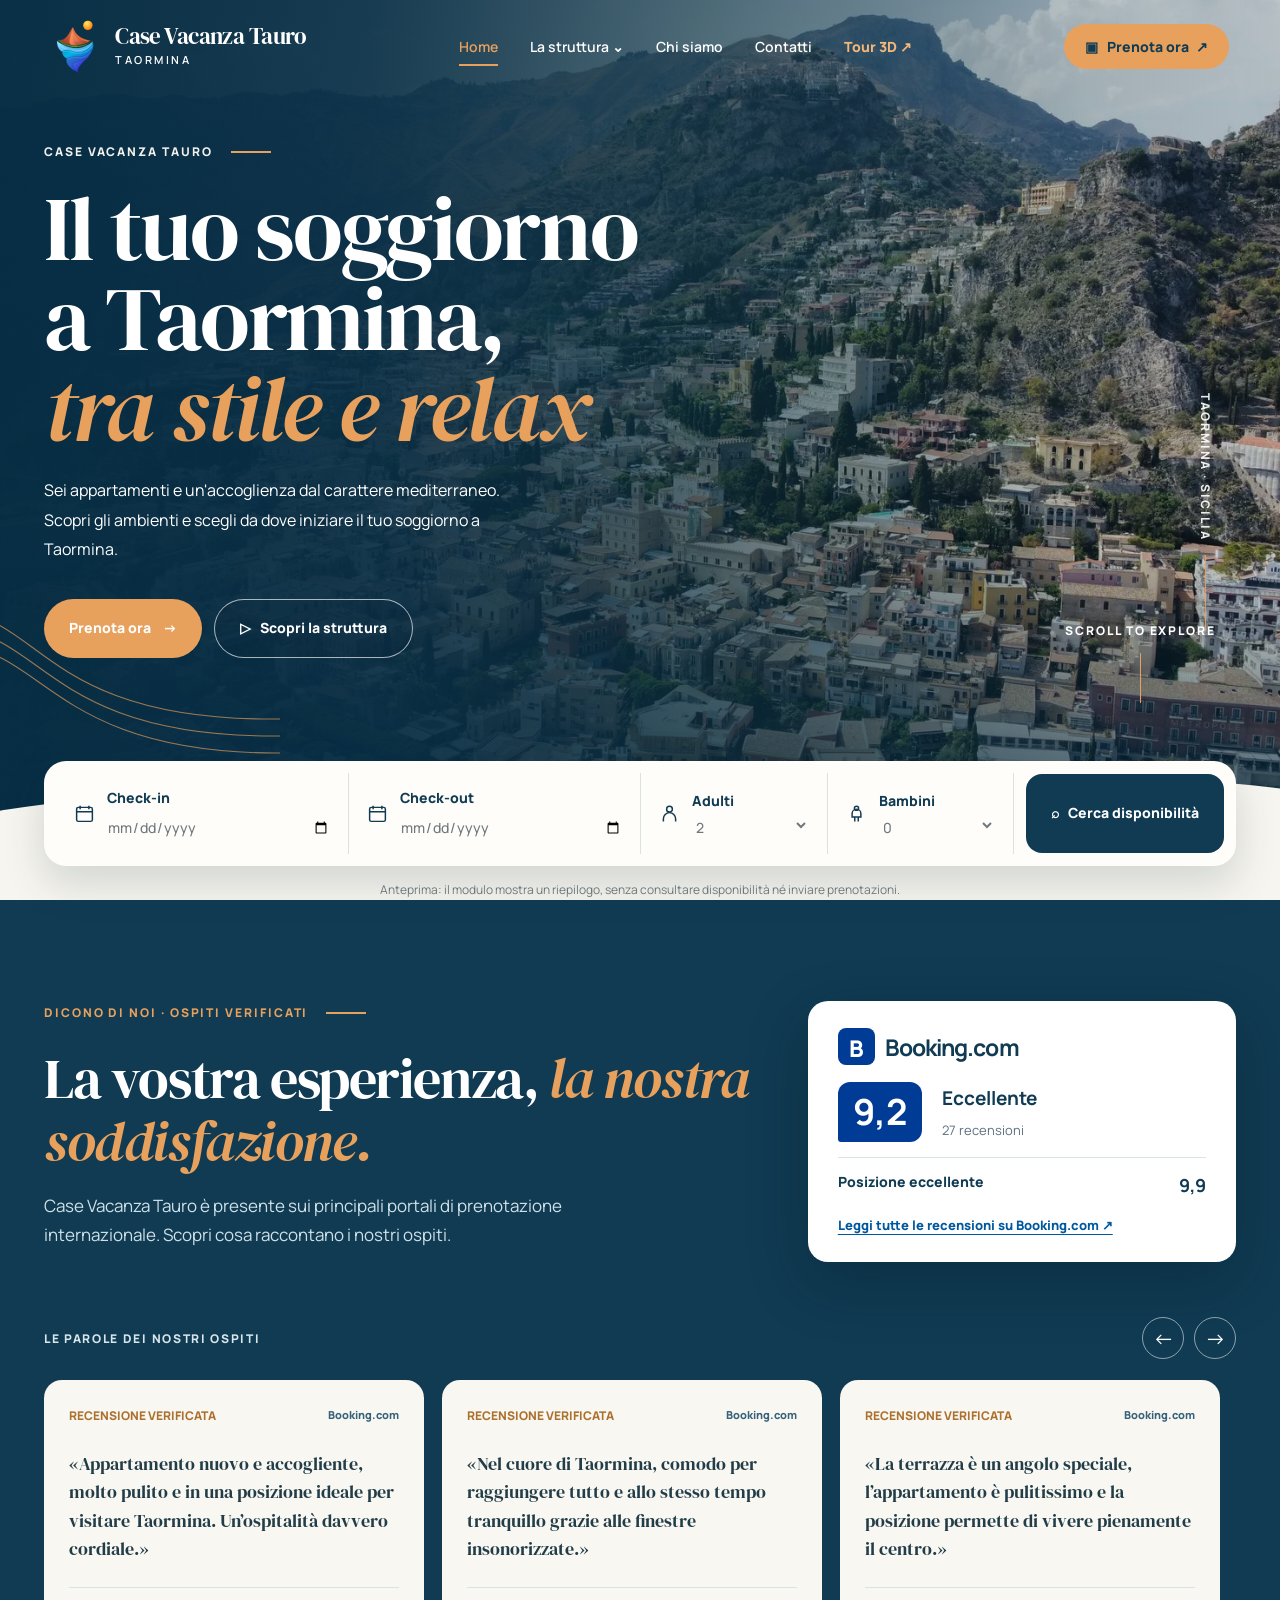
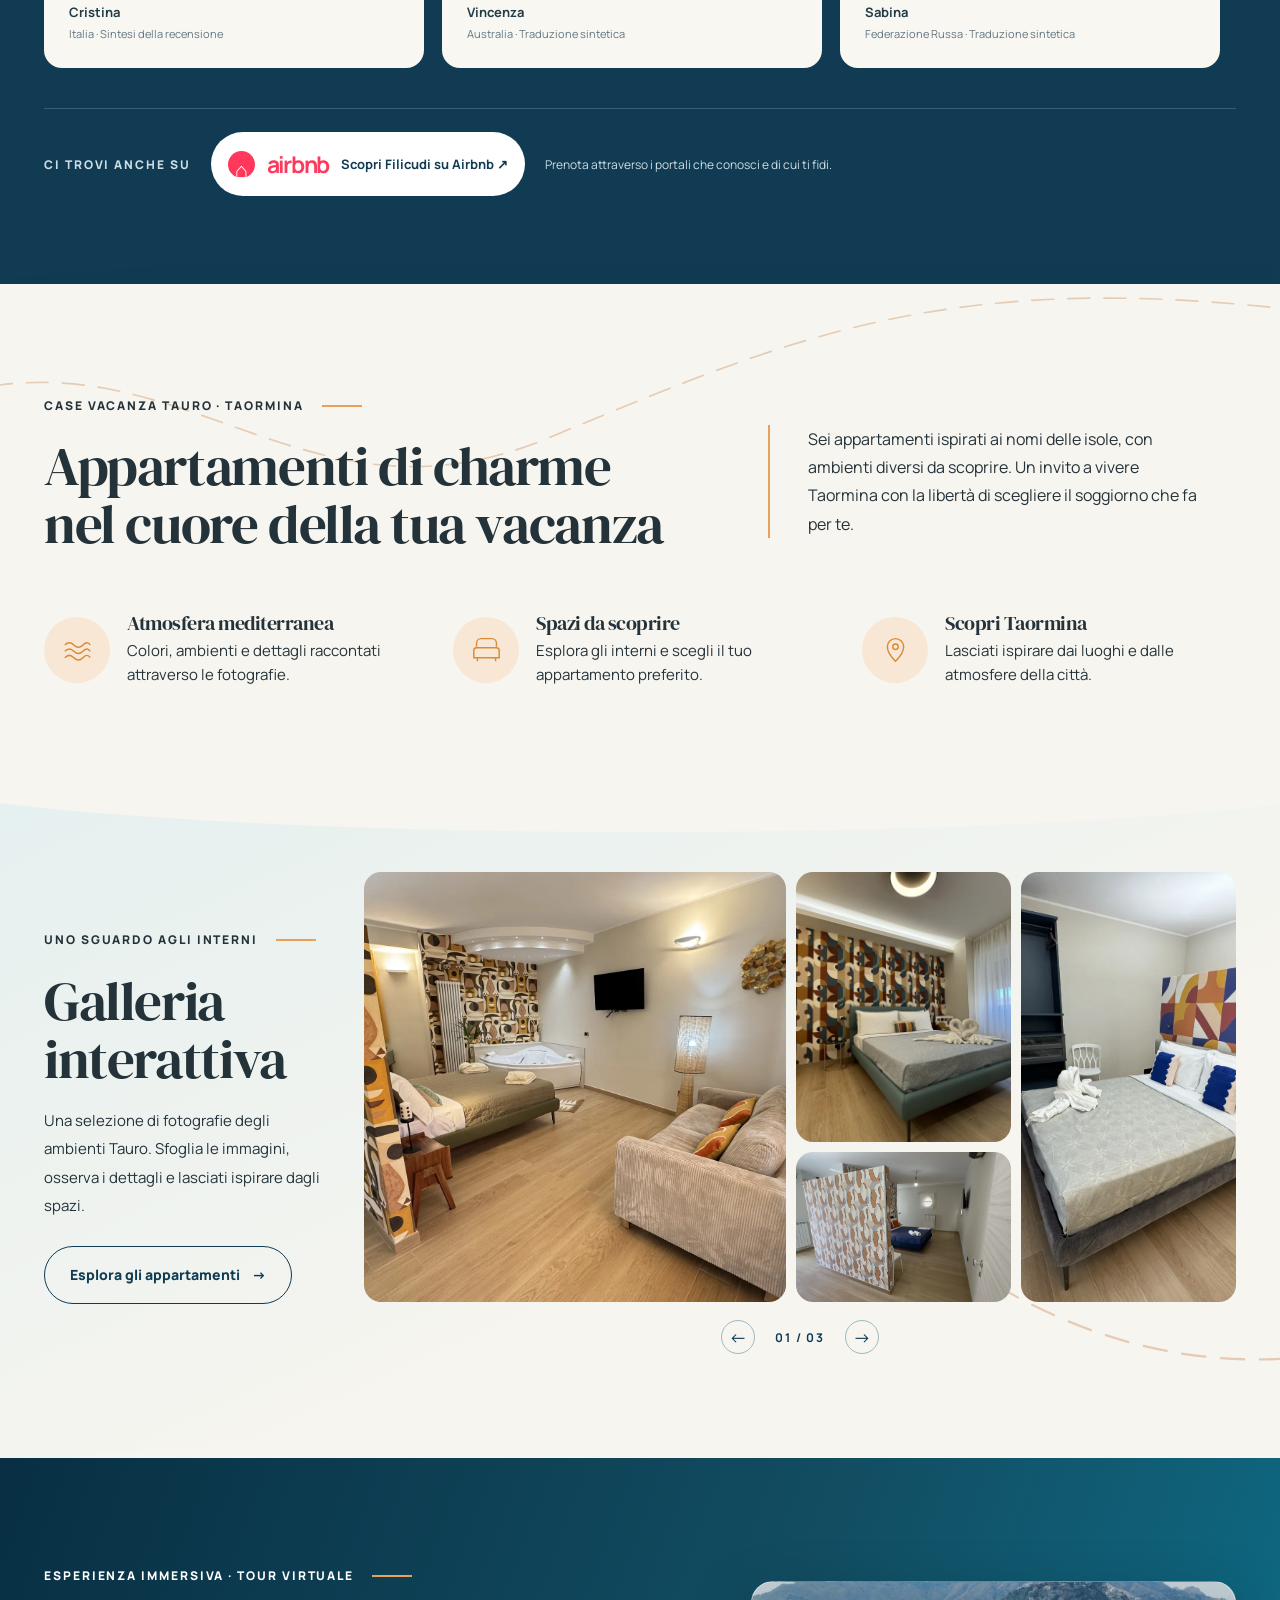
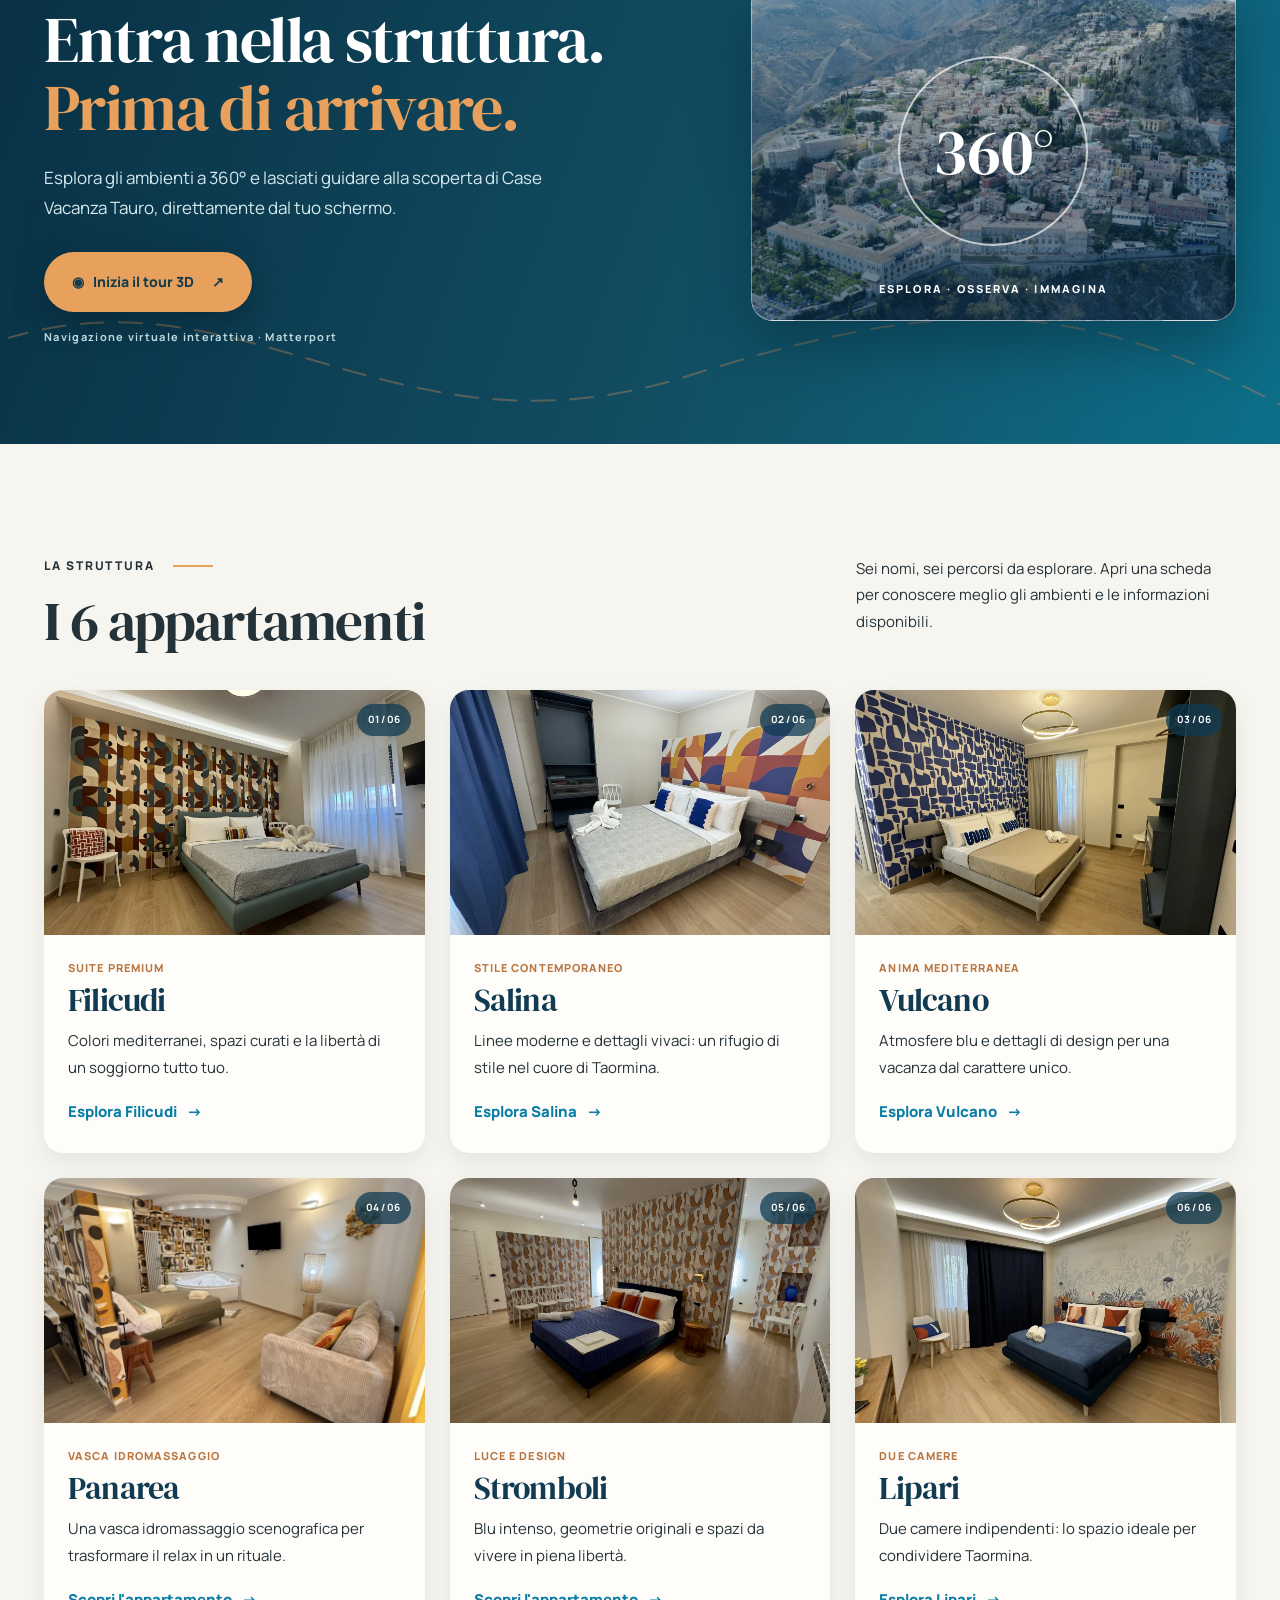
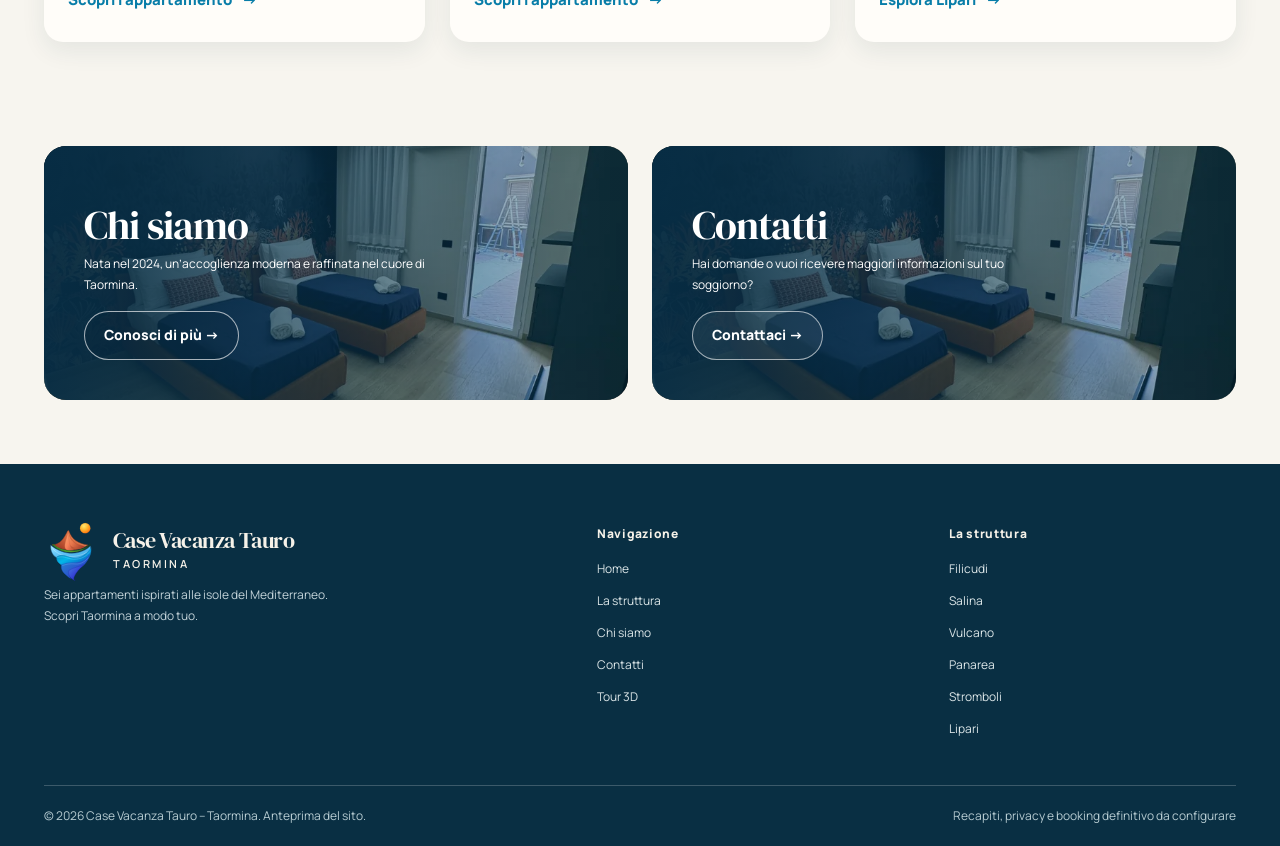
==== commit cb1d2dd8: "Clarify review cards without implying unverified individual star ratings" ====
--- a/index.html
+++ b/index.html
@@ -4,7 +4,7 @@
 <body><div aria-hidden="true" class="scroll-progress" id="progress"></div><header class="site-head" id="siteHead"><div class="shell head-inner"><a aria-label="Case Vacanza Tauro, home" class="brand" href="index.html"><img alt="" class="brand-symbol" height="65" src="assets/logo-tauro-animato.svg" width="57"/><span class="brand-name">Case Vacanza Tauro<small>Taormina</small></span></a><button aria-controls="siteNav" aria-expanded="false" aria-label="Apri menu" class="menu-toggle" id="menuToggle" type="button">☰</button><nav aria-label="Navigazione principale" class="site-nav" id="siteNav"><a aria-current="page" class="active" href="index.html">Home</a><div class="nav-group"><button aria-expanded="false" class="nav-parent" id="navParent" type="button">La struttura <span aria-hidden="true">⌄</span></button><div class="dropdown"><a href="index.html#appartamenti">Tutti gli appartamenti</a><a href="filicudi.html">Filicudi</a><a href="salina.html">Salina</a><a href="vulcano.html">Vulcano</a><a href="panarea.html">Panarea</a><a href="stromboli.html">Stromboli</a><a href="lipari.html">Lipari</a></div></div><a href="chi-siamo.html">Chi siamo</a><a href="contatti.html">Contatti</a><a class="nav-tour" href="https://my.matterport.com/show/?m=oBbpwW5jHmJ" target="_blank" rel="noopener noreferrer">Tour 3D ↗</a></nav><a class="btn btn-primary head-cta" href="index.html#prenotazioni">▣   Prenota ora <span aria-hidden="true">↗</span></a></div></header>
 <main><section aria-label="Benvenuto a Case Vacanza Tauro" class="hero" id="inizio"><div aria-hidden="true" class="hero-visual"></div><div class="shell hero-content"><span class="eyebrow">Case Vacanza Tauro</span><h1><span class="line">Il tuo soggiorno</span><span class="line">a Taormina,</span><span class="line"><em>tra stile e relax</em></span></h1><p class="hero-desc">Sei appartamenti e un'accoglienza dal carattere mediterraneo. Scopri gli ambienti e scegli da dove iniziare il tuo soggiorno a Taormina.</p><div class="hero-actions"><a class="btn btn-primary" href="#prenotazioni">Prenota ora <span aria-hidden="true">→</span></a><a class="btn btn-outline" href="#appartamenti">▷   Scopri la struttura</a></div></div><svg aria-hidden="true" class="hero-waves" viewbox="0 0 320 150"><path d="M-4 10 C80 10 84 118 320 115"></path><path d="M-4 27 C82 27 88 134 320 132"></path><path d="M-4 43 C83 43 93 150 320 149"></path></svg><div aria-hidden="true" class="hero-indicator">TAORMINA · SICILIA</div><div aria-hidden="true" class="scroll-nudge">Scroll to explore<span></span></div></section>
 <div class="shell booking-wrap" id="prenotazioni"><form aria-label="Ricerca soggiorno dimostrativa" class="booking-panel" id="bookingForm"><div class="booking-field"><svg aria-hidden="true" viewbox="0 0 24 24"><rect height="16" rx="2" width="18" x="3" y="5"></rect><path d="M7 3v4M17 3v4M3 10h18"></path></svg><label>Check-in<input aria-label="Data di check-in" id="checkin" name="checkin" required="" type="date"/></label></div><div class="booking-field"><svg aria-hidden="true" viewbox="0 0 24 24"><rect height="16" rx="2" width="18" x="3" y="5"></rect><path d="M7 3v4M17 3v4M3 10h18"></path></svg><label>Check-out<input aria-label="Data di check-out" id="checkout" name="checkout" required="" type="date"/></label></div><div class="booking-field"><svg aria-hidden="true" viewbox="0 0 24 24"><circle cx="12" cy="7" r="3.3"></circle><path d="M5 21v-3a7 7 0 0 1 14 0v3"></path></svg><label>Adulti<select aria-label="Numero adulti" name="adults"><option>1</option><option selected="">2</option><option>3</option><option>4</option><option>5</option><option>6</option><option>7</option><option>8</option></select></label></div><div class="booking-field"><svg aria-hidden="true" viewbox="0 0 24 24"><circle cx="12" cy="6" r="2.4"></circle><path d="M7 12a5 5 0 0 1 10 0v4H7zM10 16v5m4-5v5"></path></svg><label>Bambini<select aria-label="Numero bambini" name="children"><option selected="">0</option><option>1</option><option>2</option><option>3</option><option>4</option><option>5</option><option>6</option></select></label></div><button class="btn btn-dark booking-submit" type="submit">⌕   Cerca disponibilità</button></form><p class="demo-notice">Anteprima: il modulo mostra un riepilogo, senza consultare disponibilità né inviare prenotazioni.</p></div>
-<section class="cvt-reviews-section" aria-labelledby="cvt-reviews-title"><div class="shell"><div class="cvt-reviews-head"><div><span class="eyebrow">DICONO DI NOI · OSPITI VERIFICATI</span><h2 id="cvt-reviews-title">La vostra esperienza, <em>la nostra soddisfazione.</em></h2><p>Case Vacanza Tauro è presente sui principali portali di prenotazione internazionale. Scopri cosa raccontano i nostri ospiti.</p></div><div class="cvt-review-score" aria-label="Valutazione Booking.com: 9,2 su 10 da 27 recensioni"><div class="cvt-booking-logo"><span class="cvt-booking-mark">B</span><strong>Booking.com</strong></div><div class="cvt-score-line"><strong>9,2</strong><div><b>Eccellente</b><small>27 recensioni</small></div></div><div class="cvt-score-feature">Posizione eccellente <strong>9,9</strong></div><a class="cvt-booking-link" href="https://www.booking.com/hotel/it/case-vacanza-tauro-taormina.it.html" target="_blank" rel="noopener noreferrer">Leggi tutte le recensioni su Booking.com ↗</a></div></div><div class="cvt-reviews-toolbar"><span>LE PAROLE DEI NOSTRI OSPITI</span><div><button type="button" class="cvt-review-arrow" id="cvtReviewPrev" aria-label="Recensione precedente">←</button><button type="button" class="cvt-review-arrow" id="cvtReviewNext" aria-label="Recensione successiva">→</button></div></div><div class="cvt-review-track" id="cvtReviewsTrack" tabindex="0" aria-label="Carosello delle recensioni, scorri orizzontalmente"><article class="cvt-review-card"><div class="cvt-review-card-top"><span>★ ★ ★ ★ ★</span><span>Booking.com</span></div><p>«Appartamento nuovo e accogliente, molto pulito e in una posizione ideale per visitare Taormina. Un’ospitalità davvero cordiale.»</p><div class="cvt-review-author"><strong>Cristina</strong><span>Italia · Sintesi della recensione</span></div></article><article class="cvt-review-card"><div class="cvt-review-card-top"><span>★ ★ ★ ★ ★</span><span>Booking.com</span></div><p>«Nel cuore di Taormina, comodo per raggiungere tutto e allo stesso tempo tranquillo grazie alle finestre insonorizzate.»</p><div class="cvt-review-author"><strong>Vincenza</strong><span>Australia · Traduzione sintetica</span></div></article><article class="cvt-review-card"><div class="cvt-review-card-top"><span>★ ★ ★ ★ ★</span><span>Booking.com</span></div><p>«La terrazza è un angolo speciale, l’appartamento è pulitissimo e la posizione permette di vivere pienamente il centro.»</p><div class="cvt-review-author"><strong>Sabina</strong><span>Federazione Russa · Traduzione sintetica</span></div></article><article class="cvt-review-card"><div class="cvt-review-card-top"><span>★ ★ ★ ★ ★</span><span>Booking.com</span></div><p>«Una sistemazione completa di tutto, con un piacevole benvenuto e ambienti ben insonorizzati anche in una zona vivace.»</p><div class="cvt-review-author"><strong>Gema</strong><span>Spagna · Traduzione sintetica</span></div></article></div><div class="cvt-portals"><span class="cvt-portals-kicker">CI TROVI ANCHE SU</span><a class="cvt-airbnb-card" href="https://www.airbnb.it/rooms/1212853166470451731" target="_blank" rel="noopener noreferrer" aria-label="Scopri l’appartamento Filicudi di Case Vacanza Tauro su Airbnb"><span class="cvt-airbnb-symbol">⌂</span><strong>airbnb</strong><span>Scopri Filicudi su Airbnb ↗</span></a><span class="cvt-portals-note">Prenota attraverso i portali che conosci e di cui ti fidi.</span></div></div></section>
+<section class="cvt-reviews-section" aria-labelledby="cvt-reviews-title"><div class="shell"><div class="cvt-reviews-head"><div><span class="eyebrow">DICONO DI NOI · OSPITI VERIFICATI</span><h2 id="cvt-reviews-title">La vostra esperienza, <em>la nostra soddisfazione.</em></h2><p>Case Vacanza Tauro è presente sui principali portali di prenotazione internazionale. Scopri cosa raccontano i nostri ospiti.</p></div><div class="cvt-review-score" aria-label="Valutazione Booking.com: 9,2 su 10 da 27 recensioni"><div class="cvt-booking-logo"><span class="cvt-booking-mark">B</span><strong>Booking.com</strong></div><div class="cvt-score-line"><strong>9,2</strong><div><b>Eccellente</b><small>27 recensioni</small></div></div><div class="cvt-score-feature">Posizione eccellente <strong>9,9</strong></div><a class="cvt-booking-link" href="https://www.booking.com/hotel/it/case-vacanza-tauro-taormina.it.html" target="_blank" rel="noopener noreferrer">Leggi tutte le recensioni su Booking.com ↗</a></div></div><div class="cvt-reviews-toolbar"><span>LE PAROLE DEI NOSTRI OSPITI</span><div><button type="button" class="cvt-review-arrow" id="cvtReviewPrev" aria-label="Recensione precedente">←</button><button type="button" class="cvt-review-arrow" id="cvtReviewNext" aria-label="Recensione successiva">→</button></div></div><div class="cvt-review-track" id="cvtReviewsTrack" tabindex="0" aria-label="Carosello delle recensioni, scorri orizzontalmente"><article class="cvt-review-card"><div class="cvt-review-card-top"><span>RECENSIONE VERIFICATA</span><span>Booking.com</span></div><p>«Appartamento nuovo e accogliente, molto pulito e in una posizione ideale per visitare Taormina. Un’ospitalità davvero cordiale.»</p><div class="cvt-review-author"><strong>Cristina</strong><span>Italia · Sintesi della recensione</span></div></article><article class="cvt-review-card"><div class="cvt-review-card-top"><span>RECENSIONE VERIFICATA</span><span>Booking.com</span></div><p>«Nel cuore di Taormina, comodo per raggiungere tutto e allo stesso tempo tranquillo grazie alle finestre insonorizzate.»</p><div class="cvt-review-author"><strong>Vincenza</strong><span>Australia · Traduzione sintetica</span></div></article><article class="cvt-review-card"><div class="cvt-review-card-top"><span>RECENSIONE VERIFICATA</span><span>Booking.com</span></div><p>«La terrazza è un angolo speciale, l’appartamento è pulitissimo e la posizione permette di vivere pienamente il centro.»</p><div class="cvt-review-author"><strong>Sabina</strong><span>Federazione Russa · Traduzione sintetica</span></div></article><article class="cvt-review-card"><div class="cvt-review-card-top"><span>RECENSIONE VERIFICATA</span><span>Booking.com</span></div><p>«Una sistemazione completa di tutto, con un piacevole benvenuto e ambienti ben insonorizzati anche in una zona vivace.»</p><div class="cvt-review-author"><strong>Gema</strong><span>Spagna · Traduzione sintetica</span></div></article></div><div class="cvt-portals"><span class="cvt-portals-kicker">CI TROVI ANCHE SU</span><a class="cvt-airbnb-card" href="https://www.airbnb.it/rooms/1212853166470451731" target="_blank" rel="noopener noreferrer" aria-label="Scopri l’appartamento Filicudi di Case Vacanza Tauro su Airbnb"><span class="cvt-airbnb-symbol">⌂</span><strong>airbnb</strong><span>Scopri Filicudi su Airbnb ↗</span></a><span class="cvt-portals-note">Prenota attraverso i portali che conosci e di cui ti fidi.</span></div></div></section>
 <section aria-labelledby="intro-title" class="section-pad"><div class="shell"><div class="intro-top reveal"><div><span class="eyebrow">Case Vacanza Tauro · Taormina</span><h2 id="intro-title">Appartamenti di charme<br/>nel cuore della tua vacanza</h2></div><p class="intro-copy">Sei appartamenti ispirati ai nomi delle isole, con ambienti diversi da scoprire. Un invito a vivere Taormina con la libertà di scegliere il soggiorno che fa per te.</p></div><div class="benefits"><div class="benefit reveal"><div class="benefit-icon"><svg aria-hidden="true" viewbox="0 0 32 32"><path d="M2 11q5-5 10 0t10 0t8 0M2 18q5-5 10 0t10 0t8 0M2 25q5-5 10 0t10 0t8 0"></path></svg></div><div><h3>Atmosfera mediterranea</h3><p>Colori, ambienti e dettagli raccontati attraverso le fotografie.</p></div></div><div class="benefit reveal reveal-delay-1"><div class="benefit-icon"><svg aria-hidden="true" viewbox="0 0 32 32"><path d="M5 13V9a5 5 0 0 1 5-5h12a5 5 0 0 1 5 5v4M5 14h22a3 3 0 0 1 3 3v8H2v-8a3 3 0 0 1 3-3ZM6 25v4m20-4v4"></path></svg></div><div><h3>Spazi da scoprire</h3><p>Esplora gli interni e scegli il tuo appartamento preferito.</p></div></div><div class="benefit reveal reveal-delay-2"><div class="benefit-icon"><svg aria-hidden="true" viewbox="0 0 32 32"><path d="M25 13c0 7-9 16-9 16S7 20 7 13a9 9 0 1 1 18 0Z"></path><circle cx="16" cy="13" r="3"></circle></svg></div><div><h3>Scopri Taormina</h3><p>Lasciati ispirare dai luoghi e dalle atmosfere della città.</p></div></div></div></div><svg aria-hidden="true" class="tauro-strokes" viewBox="0 0 1200 500" preserveAspectRatio="none"><path d="M-90 125 C170 25 260 280 510 195 S910 55 1290 150"/></svg></section>
 <section aria-labelledby="gallery-title" class="gallery-band" id="galleria"><div class="shell gallery-layout"><div class="gallery-side reveal"><span class="eyebrow">Uno sguardo agli interni</span><h2 id="gallery-title">Galleria<br/>interattiva</h2><p>Una selezione di fotografie degli ambienti Tauro. Sfoglia le immagini, osserva i dettagli e lasciati ispirare dagli spazi.</p><a class="btn btn-border" href="#appartamenti">Esplora gli appartamenti <span>→</span></a></div><div class="reveal reveal-delay-1"><div class="gallery-photos"><button aria-label="Ingrandisci immagine galleria 1" class="gallery-photo major" type="button"><img alt="Fotografia degli ambienti di Panarea" data-gallery-img="" loading="lazy" src="assets/photos/panarea-05.webp"/></button><button aria-label="Ingrandisci immagine galleria 2" class="gallery-photo" type="button"><img alt="Fotografia degli ambienti di Filicudi" data-gallery-img="" loading="lazy" src="assets/photos/filicudi-01.webp"/></button><button aria-label="Ingrandisci immagine galleria 3" class="gallery-photo tall" type="button"><img alt="Fotografia degli ambienti di Salina" data-gallery-img="" loading="lazy" src="assets/photos/salina-01.webp"/></button><button aria-label="Ingrandisci immagine galleria 4" class="gallery-photo" type="button"><img alt="Fotografia degli ambienti di Stromboli" data-gallery-img="" loading="lazy" src="assets/photos/stromboli-01.webp"/></button></div><div class="gallery-controls"><button aria-label="Fotografie precedenti" id="galleryPrev" type="button">←</button><span aria-live="polite" class="gallery-count" id="galleryCount">01 / 03</span><button aria-label="Fotografie successive" id="galleryNext" type="button">→</button></div></div></div><svg aria-hidden="true" class="tauro-strokes" viewBox="0 0 1200 500" preserveAspectRatio="none"><path d="M-40 285 C170 395 340 160 560 290 S1010 430 1240 250"/></svg></section>
 <section class="tour3d-banner section-pad" aria-labelledby="tour3d-title"><div class="shell tour3d-inner"><div class="tour3d-copy reveal"><span class="eyebrow">ESPERIENZA IMMERSIVA · TOUR VIRTUALE</span><h2 id="tour3d-title">Entra nella struttura.<br/><em>Prima di arrivare.</em></h2><p>Esplora gli ambienti a 360° e lasciati guidare alla scoperta di Case Vacanza Tauro, direttamente dal tuo schermo.</p><a class="btn tour3d-button" href="https://my.matterport.com/show/?m=oBbpwW5jHmJ" target="_blank" rel="noopener noreferrer">◉ &nbsp; Inizia il tour 3D <span aria-hidden="true">↗</span></a><span class="tour3d-note">Navigazione virtuale interattiva · Matterport</span></div><div class="tour3d-preview" aria-hidden="true"><div class="tour3d-ring"><span>360°</span></div><span class="tour3d-label">ESPLORA · OSSERVA · IMMAGINA</span></div></div><svg aria-hidden="true" class="tauro-strokes" viewBox="0 0 1200 500" preserveAspectRatio="none"><path d="M-90 440 C160 270 310 475 585 365 S970 270 1290 420"/></svg></section><section aria-labelledby="properties-title" class="section-pad" id="appartamenti"><div class="shell"><div class="properties-heading reveal"><div><span class="eyebrow">La struttura</span><h2 id="properties-title">I 6 appartamenti</h2></div><p>Sei nomi, sei percorsi da esplorare. Apri una scheda per conoscere meglio gli ambienti e le informazioni disponibili.</p></div><div class="properties-grid">
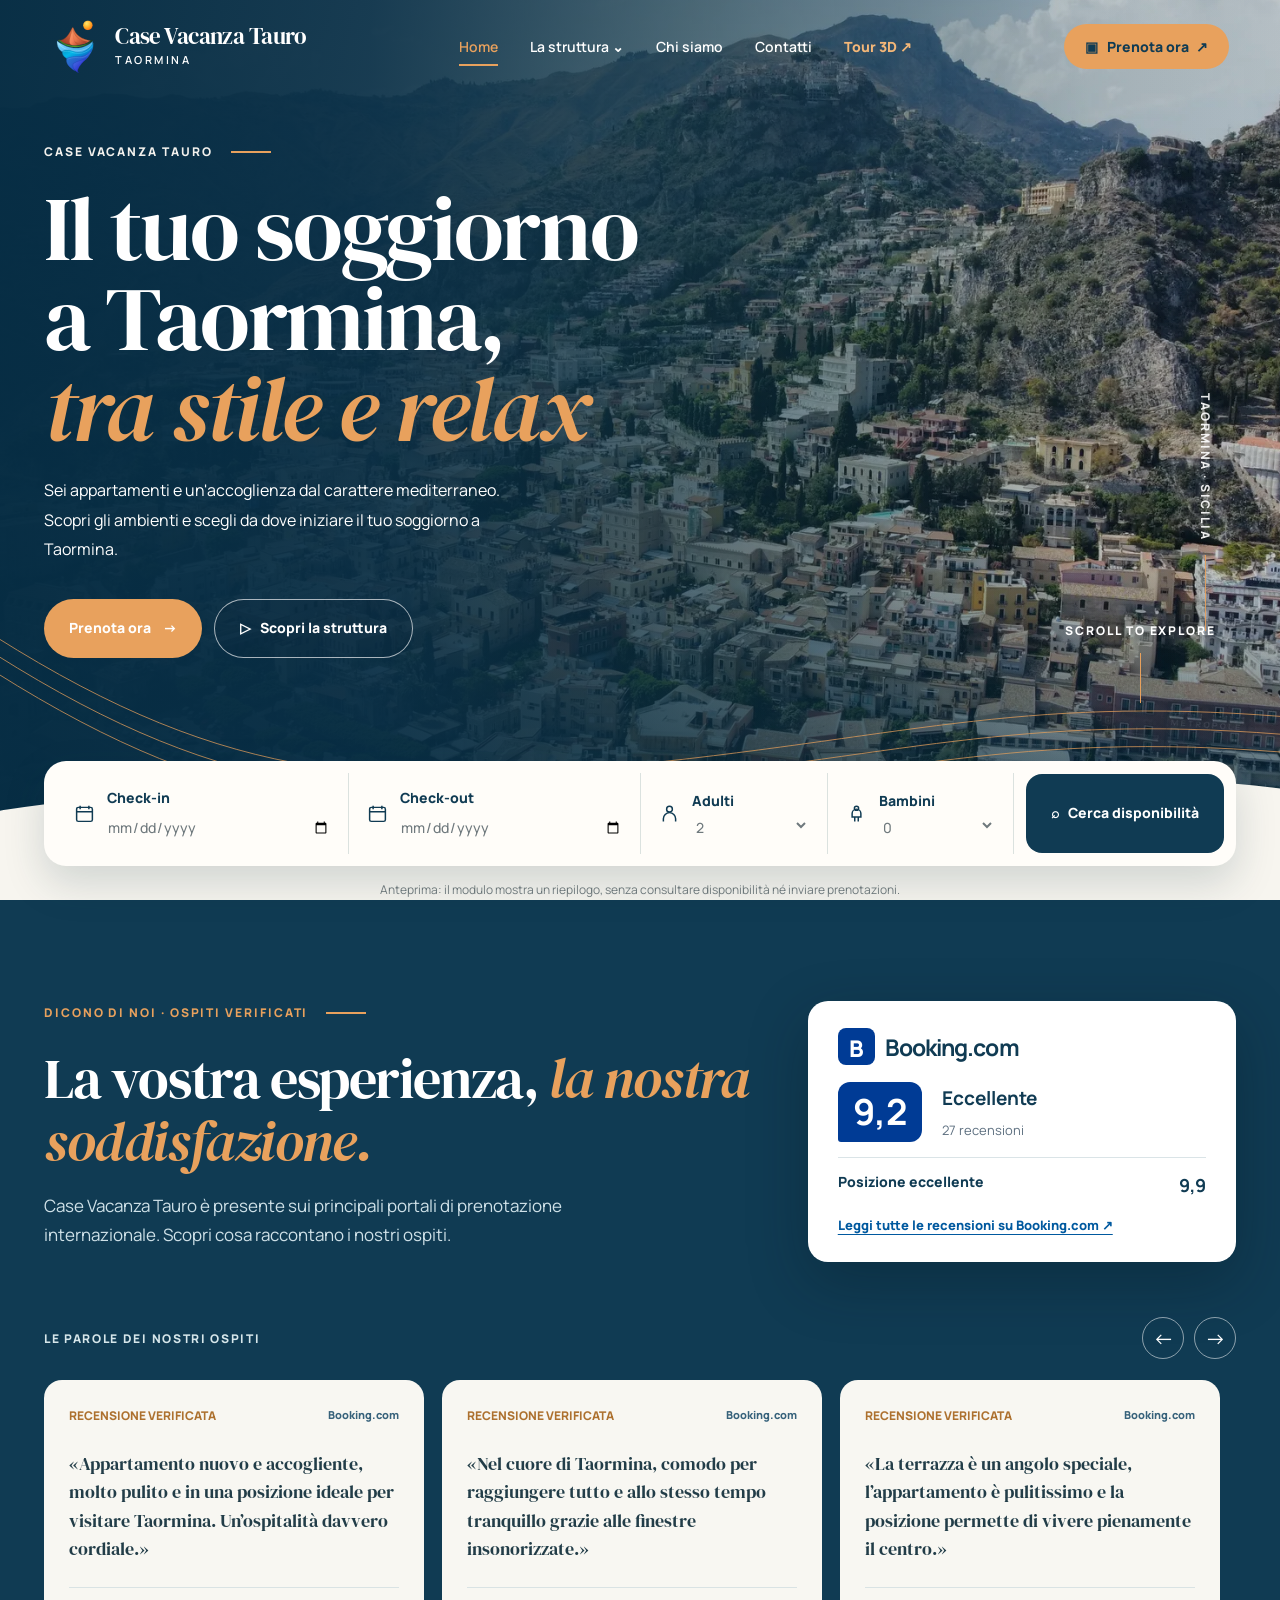
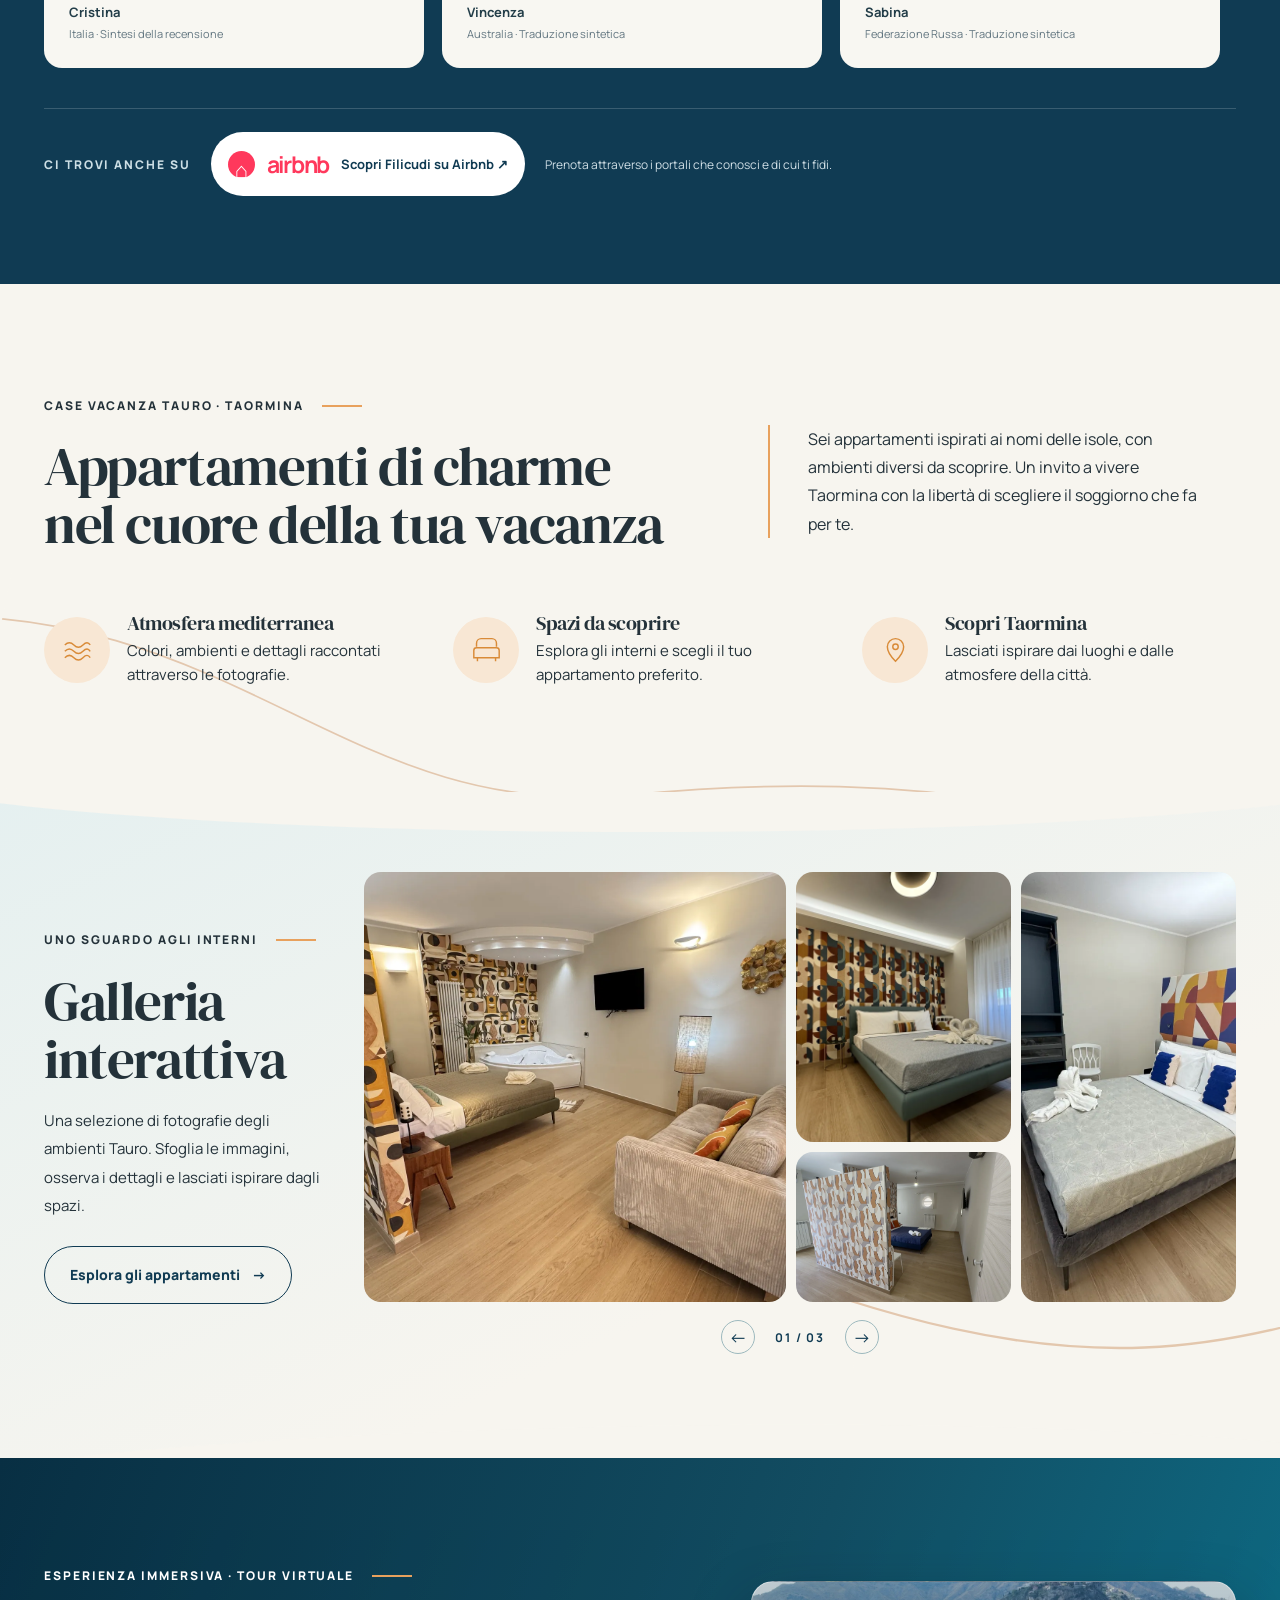
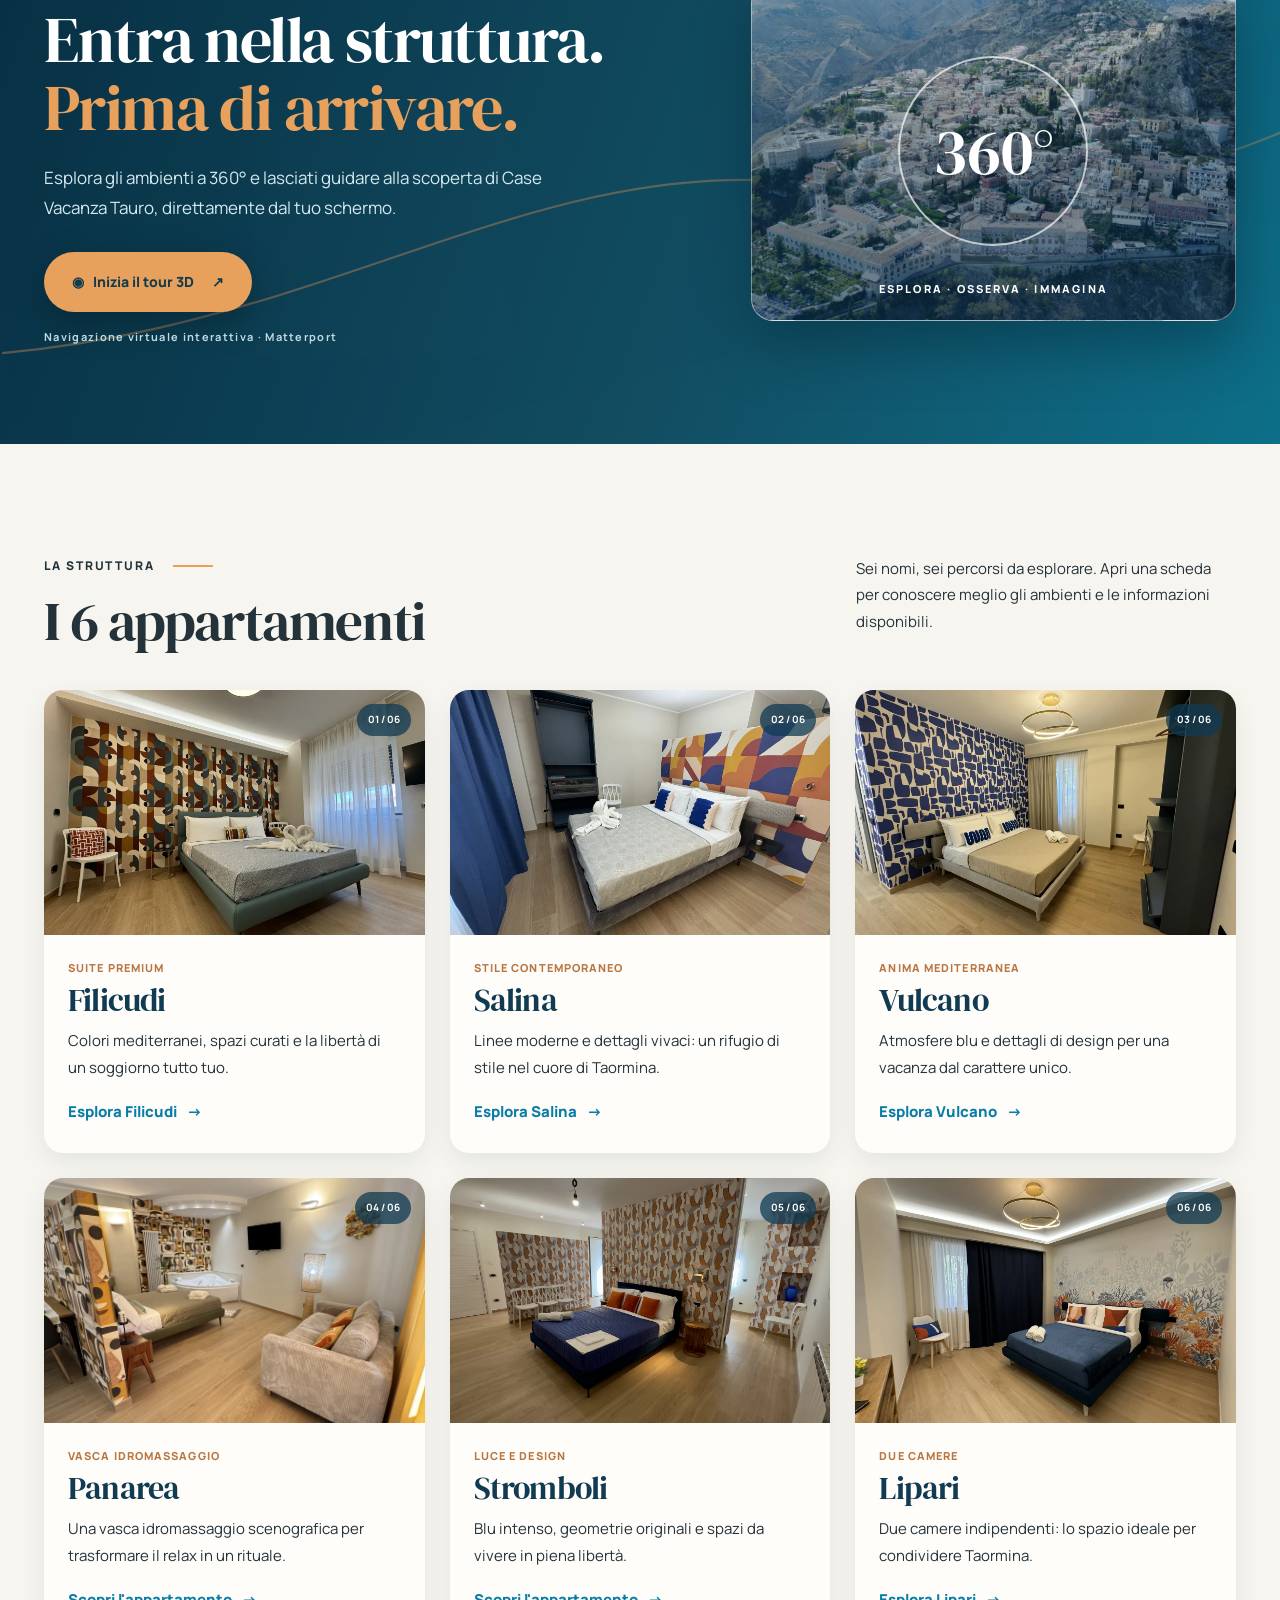
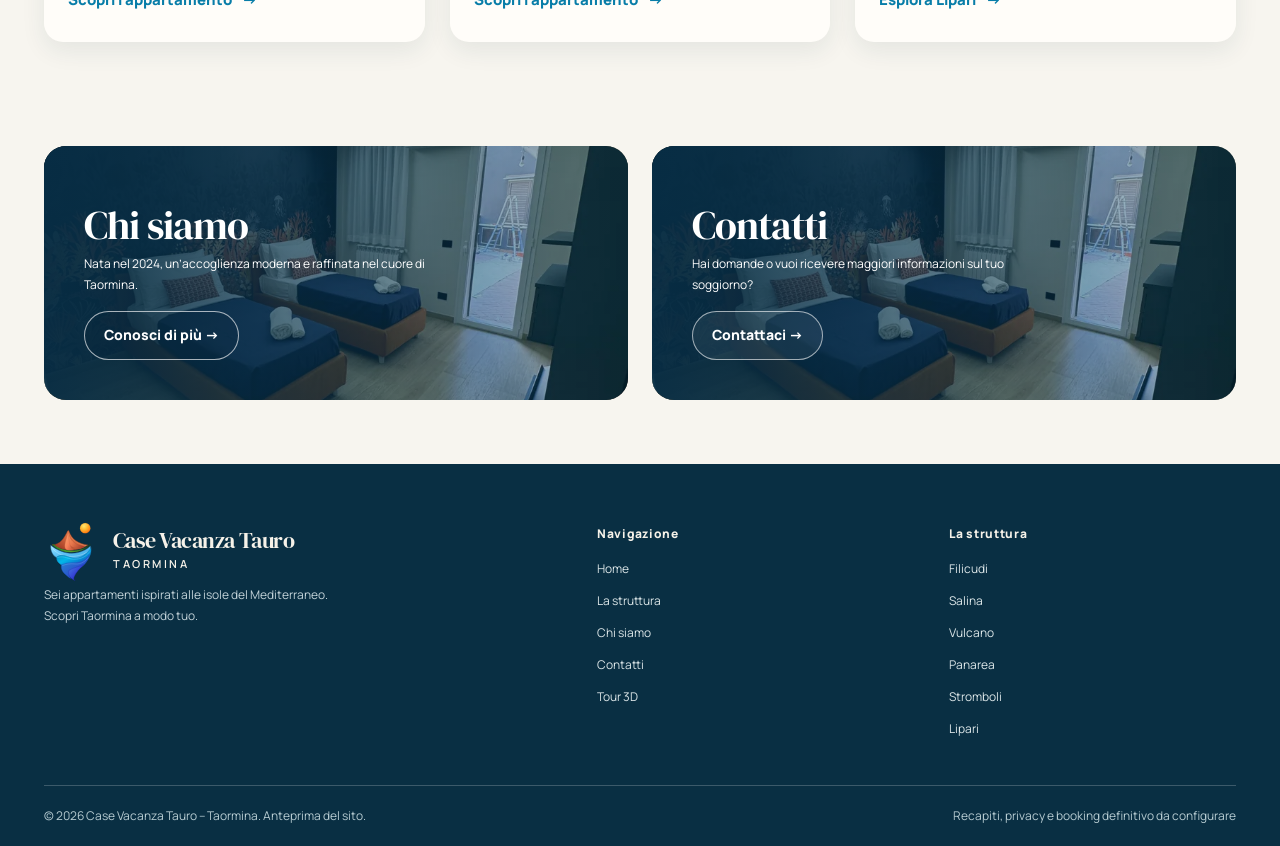
==== commit 437957f6: "Fix full-width triple hero strokes and single continuous reveal lines across sections" ====
--- a/index.html
+++ b/index.html
@@ -2,12 +2,12 @@
 
 <html lang="it"><head><meta charset="utf-8"/><meta content="width=device-width,initial-scale=1" name="viewport"/><meta content="#103B53" name="theme-color"/><meta content="Case Vacanza Tauro a Taormina: scopri i sei appartamenti Filicudi, Salina, Vulcano, Panarea, Stromboli e Lipari." name="description"/><title>Case Vacanza Tauro – Taormina | Appartamenti e soggiorni</title><link href="https://fonts.googleapis.com" rel="preconnect"/><link crossorigin="" href="https://fonts.gstatic.com" rel="preconnect"/><link as="image" href="assets/photos/lipari-01.webp" rel="preload"/><link href="assets/home.css" rel="stylesheet"/><style>.hero-visual{background-image:linear-gradient(90deg,rgba(2,32,45,.68),rgba(4,47,68,.12)),url("assets/photos/taormina-panorama.webp")!important;background-size:cover!important;background-position:center 52%!important}.property-img img{object-fit:cover}</style><link href="assets/tauro-unified.css" rel="stylesheet"/></head>
 <body><div aria-hidden="true" class="scroll-progress" id="progress"></div><header class="site-head" id="siteHead"><div class="shell head-inner"><a aria-label="Case Vacanza Tauro, home" class="brand" href="index.html"><img alt="" class="brand-symbol" height="65" src="assets/logo-tauro-animato.svg" width="57"/><span class="brand-name">Case Vacanza Tauro<small>Taormina</small></span></a><button aria-controls="siteNav" aria-expanded="false" aria-label="Apri menu" class="menu-toggle" id="menuToggle" type="button">☰</button><nav aria-label="Navigazione principale" class="site-nav" id="siteNav"><a aria-current="page" class="active" href="index.html">Home</a><div class="nav-group"><button aria-expanded="false" class="nav-parent" id="navParent" type="button">La struttura <span aria-hidden="true">⌄</span></button><div class="dropdown"><a href="index.html#appartamenti">Tutti gli appartamenti</a><a href="filicudi.html">Filicudi</a><a href="salina.html">Salina</a><a href="vulcano.html">Vulcano</a><a href="panarea.html">Panarea</a><a href="stromboli.html">Stromboli</a><a href="lipari.html">Lipari</a></div></div><a href="chi-siamo.html">Chi siamo</a><a href="contatti.html">Contatti</a><a class="nav-tour" href="https://my.matterport.com/show/?m=oBbpwW5jHmJ" target="_blank" rel="noopener noreferrer">Tour 3D ↗</a></nav><a class="btn btn-primary head-cta" href="index.html#prenotazioni">▣   Prenota ora <span aria-hidden="true">↗</span></a></div></header>
-<main><section aria-label="Benvenuto a Case Vacanza Tauro" class="hero" id="inizio"><div aria-hidden="true" class="hero-visual"></div><div class="shell hero-content"><span class="eyebrow">Case Vacanza Tauro</span><h1><span class="line">Il tuo soggiorno</span><span class="line">a Taormina,</span><span class="line"><em>tra stile e relax</em></span></h1><p class="hero-desc">Sei appartamenti e un'accoglienza dal carattere mediterraneo. Scopri gli ambienti e scegli da dove iniziare il tuo soggiorno a Taormina.</p><div class="hero-actions"><a class="btn btn-primary" href="#prenotazioni">Prenota ora <span aria-hidden="true">→</span></a><a class="btn btn-outline" href="#appartamenti">▷   Scopri la struttura</a></div></div><svg aria-hidden="true" class="hero-waves" viewbox="0 0 320 150"><path d="M-4 10 C80 10 84 118 320 115"></path><path d="M-4 27 C82 27 88 134 320 132"></path><path d="M-4 43 C83 43 93 150 320 149"></path></svg><div aria-hidden="true" class="hero-indicator">TAORMINA · SICILIA</div><div aria-hidden="true" class="scroll-nudge">Scroll to explore<span></span></div></section>
+<main><section aria-label="Benvenuto a Case Vacanza Tauro" class="hero" id="inizio"><div aria-hidden="true" class="hero-visual"></div><div class="shell hero-content"><span class="eyebrow">Case Vacanza Tauro</span><h1><span class="line">Il tuo soggiorno</span><span class="line">a Taormina,</span><span class="line"><em>tra stile e relax</em></span></h1><p class="hero-desc">Sei appartamenti e un'accoglienza dal carattere mediterraneo. Scopri gli ambienti e scegli da dove iniziare il tuo soggiorno a Taormina.</p><div class="hero-actions"><a class="btn btn-primary" href="#prenotazioni">Prenota ora <span aria-hidden="true">→</span></a><a class="btn btn-outline" href="#appartamenti">▷   Scopri la struttura</a></div></div><svg aria-hidden="true" class="cvt-hero-waves" viewBox="0 0 1440 220" preserveAspectRatio="none" focusable="false"><path d="M-30 14 C240 190 410 205 720 173 S1160 94 1470 122"></path><path d="M-30 34 C240 210 410 225 720 193 S1160 114 1470 142"></path><path d="M-30 54 C240 230 410 245 720 213 S1160 134 1470 162"></path></svg><div aria-hidden="true" class="hero-indicator">TAORMINA · SICILIA</div><div aria-hidden="true" class="scroll-nudge">Scroll to explore<span></span></div></section>
 <div class="shell booking-wrap" id="prenotazioni"><form aria-label="Ricerca soggiorno dimostrativa" class="booking-panel" id="bookingForm"><div class="booking-field"><svg aria-hidden="true" viewbox="0 0 24 24"><rect height="16" rx="2" width="18" x="3" y="5"></rect><path d="M7 3v4M17 3v4M3 10h18"></path></svg><label>Check-in<input aria-label="Data di check-in" id="checkin" name="checkin" required="" type="date"/></label></div><div class="booking-field"><svg aria-hidden="true" viewbox="0 0 24 24"><rect height="16" rx="2" width="18" x="3" y="5"></rect><path d="M7 3v4M17 3v4M3 10h18"></path></svg><label>Check-out<input aria-label="Data di check-out" id="checkout" name="checkout" required="" type="date"/></label></div><div class="booking-field"><svg aria-hidden="true" viewbox="0 0 24 24"><circle cx="12" cy="7" r="3.3"></circle><path d="M5 21v-3a7 7 0 0 1 14 0v3"></path></svg><label>Adulti<select aria-label="Numero adulti" name="adults"><option>1</option><option selected="">2</option><option>3</option><option>4</option><option>5</option><option>6</option><option>7</option><option>8</option></select></label></div><div class="booking-field"><svg aria-hidden="true" viewbox="0 0 24 24"><circle cx="12" cy="6" r="2.4"></circle><path d="M7 12a5 5 0 0 1 10 0v4H7zM10 16v5m4-5v5"></path></svg><label>Bambini<select aria-label="Numero bambini" name="children"><option selected="">0</option><option>1</option><option>2</option><option>3</option><option>4</option><option>5</option><option>6</option></select></label></div><button class="btn btn-dark booking-submit" type="submit">⌕   Cerca disponibilità</button></form><p class="demo-notice">Anteprima: il modulo mostra un riepilogo, senza consultare disponibilità né inviare prenotazioni.</p></div>
 <section class="cvt-reviews-section" aria-labelledby="cvt-reviews-title"><div class="shell"><div class="cvt-reviews-head"><div><span class="eyebrow">DICONO DI NOI · OSPITI VERIFICATI</span><h2 id="cvt-reviews-title">La vostra esperienza, <em>la nostra soddisfazione.</em></h2><p>Case Vacanza Tauro è presente sui principali portali di prenotazione internazionale. Scopri cosa raccontano i nostri ospiti.</p></div><div class="cvt-review-score" aria-label="Valutazione Booking.com: 9,2 su 10 da 27 recensioni"><div class="cvt-booking-logo"><span class="cvt-booking-mark">B</span><strong>Booking.com</strong></div><div class="cvt-score-line"><strong>9,2</strong><div><b>Eccellente</b><small>27 recensioni</small></div></div><div class="cvt-score-feature">Posizione eccellente <strong>9,9</strong></div><a class="cvt-booking-link" href="https://www.booking.com/hotel/it/case-vacanza-tauro-taormina.it.html" target="_blank" rel="noopener noreferrer">Leggi tutte le recensioni su Booking.com ↗</a></div></div><div class="cvt-reviews-toolbar"><span>LE PAROLE DEI NOSTRI OSPITI</span><div><button type="button" class="cvt-review-arrow" id="cvtReviewPrev" aria-label="Recensione precedente">←</button><button type="button" class="cvt-review-arrow" id="cvtReviewNext" aria-label="Recensione successiva">→</button></div></div><div class="cvt-review-track" id="cvtReviewsTrack" tabindex="0" aria-label="Carosello delle recensioni, scorri orizzontalmente"><article class="cvt-review-card"><div class="cvt-review-card-top"><span>RECENSIONE VERIFICATA</span><span>Booking.com</span></div><p>«Appartamento nuovo e accogliente, molto pulito e in una posizione ideale per visitare Taormina. Un’ospitalità davvero cordiale.»</p><div class="cvt-review-author"><strong>Cristina</strong><span>Italia · Sintesi della recensione</span></div></article><article class="cvt-review-card"><div class="cvt-review-card-top"><span>RECENSIONE VERIFICATA</span><span>Booking.com</span></div><p>«Nel cuore di Taormina, comodo per raggiungere tutto e allo stesso tempo tranquillo grazie alle finestre insonorizzate.»</p><div class="cvt-review-author"><strong>Vincenza</strong><span>Australia · Traduzione sintetica</span></div></article><article class="cvt-review-card"><div class="cvt-review-card-top"><span>RECENSIONE VERIFICATA</span><span>Booking.com</span></div><p>«La terrazza è un angolo speciale, l’appartamento è pulitissimo e la posizione permette di vivere pienamente il centro.»</p><div class="cvt-review-author"><strong>Sabina</strong><span>Federazione Russa · Traduzione sintetica</span></div></article><article class="cvt-review-card"><div class="cvt-review-card-top"><span>RECENSIONE VERIFICATA</span><span>Booking.com</span></div><p>«Una sistemazione completa di tutto, con un piacevole benvenuto e ambienti ben insonorizzati anche in una zona vivace.»</p><div class="cvt-review-author"><strong>Gema</strong><span>Spagna · Traduzione sintetica</span></div></article></div><div class="cvt-portals"><span class="cvt-portals-kicker">CI TROVI ANCHE SU</span><a class="cvt-airbnb-card" href="https://www.airbnb.it/rooms/1212853166470451731" target="_blank" rel="noopener noreferrer" aria-label="Scopri l’appartamento Filicudi di Case Vacanza Tauro su Airbnb"><span class="cvt-airbnb-symbol">⌂</span><strong>airbnb</strong><span>Scopri Filicudi su Airbnb ↗</span></a><span class="cvt-portals-note">Prenota attraverso i portali che conosci e di cui ti fidi.</span></div></div></section>
-<section aria-labelledby="intro-title" class="section-pad"><div class="shell"><div class="intro-top reveal"><div><span class="eyebrow">Case Vacanza Tauro · Taormina</span><h2 id="intro-title">Appartamenti di charme<br/>nel cuore della tua vacanza</h2></div><p class="intro-copy">Sei appartamenti ispirati ai nomi delle isole, con ambienti diversi da scoprire. Un invito a vivere Taormina con la libertà di scegliere il soggiorno che fa per te.</p></div><div class="benefits"><div class="benefit reveal"><div class="benefit-icon"><svg aria-hidden="true" viewbox="0 0 32 32"><path d="M2 11q5-5 10 0t10 0t8 0M2 18q5-5 10 0t10 0t8 0M2 25q5-5 10 0t10 0t8 0"></path></svg></div><div><h3>Atmosfera mediterranea</h3><p>Colori, ambienti e dettagli raccontati attraverso le fotografie.</p></div></div><div class="benefit reveal reveal-delay-1"><div class="benefit-icon"><svg aria-hidden="true" viewbox="0 0 32 32"><path d="M5 13V9a5 5 0 0 1 5-5h12a5 5 0 0 1 5 5v4M5 14h22a3 3 0 0 1 3 3v8H2v-8a3 3 0 0 1 3-3ZM6 25v4m20-4v4"></path></svg></div><div><h3>Spazi da scoprire</h3><p>Esplora gli interni e scegli il tuo appartamento preferito.</p></div></div><div class="benefit reveal reveal-delay-2"><div class="benefit-icon"><svg aria-hidden="true" viewbox="0 0 32 32"><path d="M25 13c0 7-9 16-9 16S7 20 7 13a9 9 0 1 1 18 0Z"></path><circle cx="16" cy="13" r="3"></circle></svg></div><div><h3>Scopri Taormina</h3><p>Lasciati ispirare dai luoghi e dalle atmosfere della città.</p></div></div></div></div><svg aria-hidden="true" class="tauro-strokes" viewBox="0 0 1200 500" preserveAspectRatio="none"><path d="M-90 125 C170 25 260 280 510 195 S910 55 1290 150"/></svg></section>
-<section aria-labelledby="gallery-title" class="gallery-band" id="galleria"><div class="shell gallery-layout"><div class="gallery-side reveal"><span class="eyebrow">Uno sguardo agli interni</span><h2 id="gallery-title">Galleria<br/>interattiva</h2><p>Una selezione di fotografie degli ambienti Tauro. Sfoglia le immagini, osserva i dettagli e lasciati ispirare dagli spazi.</p><a class="btn btn-border" href="#appartamenti">Esplora gli appartamenti <span>→</span></a></div><div class="reveal reveal-delay-1"><div class="gallery-photos"><button aria-label="Ingrandisci immagine galleria 1" class="gallery-photo major" type="button"><img alt="Fotografia degli ambienti di Panarea" data-gallery-img="" loading="lazy" src="assets/photos/panarea-05.webp"/></button><button aria-label="Ingrandisci immagine galleria 2" class="gallery-photo" type="button"><img alt="Fotografia degli ambienti di Filicudi" data-gallery-img="" loading="lazy" src="assets/photos/filicudi-01.webp"/></button><button aria-label="Ingrandisci immagine galleria 3" class="gallery-photo tall" type="button"><img alt="Fotografia degli ambienti di Salina" data-gallery-img="" loading="lazy" src="assets/photos/salina-01.webp"/></button><button aria-label="Ingrandisci immagine galleria 4" class="gallery-photo" type="button"><img alt="Fotografia degli ambienti di Stromboli" data-gallery-img="" loading="lazy" src="assets/photos/stromboli-01.webp"/></button></div><div class="gallery-controls"><button aria-label="Fotografie precedenti" id="galleryPrev" type="button">←</button><span aria-live="polite" class="gallery-count" id="galleryCount">01 / 03</span><button aria-label="Fotografie successive" id="galleryNext" type="button">→</button></div></div></div><svg aria-hidden="true" class="tauro-strokes" viewBox="0 0 1200 500" preserveAspectRatio="none"><path d="M-40 285 C170 395 340 160 560 290 S1010 430 1240 250"/></svg></section>
-<section class="tour3d-banner section-pad" aria-labelledby="tour3d-title"><div class="shell tour3d-inner"><div class="tour3d-copy reveal"><span class="eyebrow">ESPERIENZA IMMERSIVA · TOUR VIRTUALE</span><h2 id="tour3d-title">Entra nella struttura.<br/><em>Prima di arrivare.</em></h2><p>Esplora gli ambienti a 360° e lasciati guidare alla scoperta di Case Vacanza Tauro, direttamente dal tuo schermo.</p><a class="btn tour3d-button" href="https://my.matterport.com/show/?m=oBbpwW5jHmJ" target="_blank" rel="noopener noreferrer">◉ &nbsp; Inizia il tour 3D <span aria-hidden="true">↗</span></a><span class="tour3d-note">Navigazione virtuale interattiva · Matterport</span></div><div class="tour3d-preview" aria-hidden="true"><div class="tour3d-ring"><span>360°</span></div><span class="tour3d-label">ESPLORA · OSSERVA · IMMAGINA</span></div></div><svg aria-hidden="true" class="tauro-strokes" viewBox="0 0 1200 500" preserveAspectRatio="none"><path d="M-90 440 C160 270 310 475 585 365 S970 270 1290 420"/></svg></section><section aria-labelledby="properties-title" class="section-pad" id="appartamenti"><div class="shell"><div class="properties-heading reveal"><div><span class="eyebrow">La struttura</span><h2 id="properties-title">I 6 appartamenti</h2></div><p>Sei nomi, sei percorsi da esplorare. Apri una scheda per conoscere meglio gli ambienti e le informazioni disponibili.</p></div><div class="properties-grid">
+<section aria-labelledby="intro-title" class="section-pad"><div class="shell"><div class="intro-top reveal"><div><span class="eyebrow">Case Vacanza Tauro · Taormina</span><h2 id="intro-title">Appartamenti di charme<br/>nel cuore della tua vacanza</h2></div><p class="intro-copy">Sei appartamenti ispirati ai nomi delle isole, con ambienti diversi da scoprire. Un invito a vivere Taormina con la libertà di scegliere il soggiorno che fa per te.</p></div><div class="benefits"><div class="benefit reveal"><div class="benefit-icon"><svg aria-hidden="true" viewbox="0 0 32 32"><path d="M2 11q5-5 10 0t10 0t8 0M2 18q5-5 10 0t10 0t8 0M2 25q5-5 10 0t10 0t8 0"></path></svg></div><div><h3>Atmosfera mediterranea</h3><p>Colori, ambienti e dettagli raccontati attraverso le fotografie.</p></div></div><div class="benefit reveal reveal-delay-1"><div class="benefit-icon"><svg aria-hidden="true" viewbox="0 0 32 32"><path d="M5 13V9a5 5 0 0 1 5-5h12a5 5 0 0 1 5 5v4M5 14h22a3 3 0 0 1 3 3v8H2v-8a3 3 0 0 1 3-3ZM6 25v4m20-4v4"></path></svg></div><div><h3>Spazi da scoprire</h3><p>Esplora gli interni e scegli il tuo appartamento preferito.</p></div></div><div class="benefit reveal reveal-delay-2"><div class="benefit-icon"><svg aria-hidden="true" viewbox="0 0 32 32"><path d="M25 13c0 7-9 16-9 16S7 20 7 13a9 9 0 1 1 18 0Z"></path><circle cx="16" cy="13" r="3"></circle></svg></div><div><h3>Scopri Taormina</h3><p>Lasciati ispirare dai luoghi e dalle atmosfere della città.</p></div></div></div></div><svg aria-hidden="true" class="tauro-strokes" viewBox="0 0 1200 500" preserveAspectRatio="none"><path d="M-100 365 C200 278 330 470 580 390 S1040 300 1320 385"/></svg></section>
+<section aria-labelledby="gallery-title" class="gallery-band" id="galleria"><div class="shell gallery-layout"><div class="gallery-side reveal"><span class="eyebrow">Uno sguardo agli interni</span><h2 id="gallery-title">Galleria<br/>interattiva</h2><p>Una selezione di fotografie degli ambienti Tauro. Sfoglia le immagini, osserva i dettagli e lasciati ispirare dagli spazi.</p><a class="btn btn-border" href="#appartamenti">Esplora gli appartamenti <span>→</span></a></div><div class="reveal reveal-delay-1"><div class="gallery-photos"><button aria-label="Ingrandisci immagine galleria 1" class="gallery-photo major" type="button"><img alt="Fotografia degli ambienti di Panarea" data-gallery-img="" loading="lazy" src="assets/photos/panarea-05.webp"/></button><button aria-label="Ingrandisci immagine galleria 2" class="gallery-photo" type="button"><img alt="Fotografia degli ambienti di Filicudi" data-gallery-img="" loading="lazy" src="assets/photos/filicudi-01.webp"/></button><button aria-label="Ingrandisci immagine galleria 3" class="gallery-photo tall" type="button"><img alt="Fotografia degli ambienti di Salina" data-gallery-img="" loading="lazy" src="assets/photos/salina-01.webp"/></button><button aria-label="Ingrandisci immagine galleria 4" class="gallery-photo" type="button"><img alt="Fotografia degli ambienti di Stromboli" data-gallery-img="" loading="lazy" src="assets/photos/stromboli-01.webp"/></button></div><div class="gallery-controls"><button aria-label="Fotografie precedenti" id="galleryPrev" type="button">←</button><span aria-live="polite" class="gallery-count" id="galleryCount">01 / 03</span><button aria-label="Fotografie successive" id="galleryNext" type="button">→</button></div></div></div><svg aria-hidden="true" class="tauro-strokes" viewBox="0 0 1200 500" preserveAspectRatio="none"><path d="M-100 410 C235 465 320 305 590 368 S970 480 1320 350"/></svg></section>
+<section class="tour3d-banner section-pad" aria-labelledby="tour3d-title"><div class="shell tour3d-inner"><div class="tour3d-copy reveal"><span class="eyebrow">ESPERIENZA IMMERSIVA · TOUR VIRTUALE</span><h2 id="tour3d-title">Entra nella struttura.<br/><em>Prima di arrivare.</em></h2><p>Esplora gli ambienti a 360° e lasciati guidare alla scoperta di Case Vacanza Tauro, direttamente dal tuo schermo.</p><a class="btn tour3d-button" href="https://my.matterport.com/show/?m=oBbpwW5jHmJ" target="_blank" rel="noopener noreferrer">◉ &nbsp; Inizia il tour 3D <span aria-hidden="true">↗</span></a><span class="tour3d-note">Navigazione virtuale interattiva · Matterport</span></div><div class="tour3d-preview" aria-hidden="true"><div class="tour3d-ring"><span>360°</span></div><span class="tour3d-label">ESPLORA · OSSERVA · IMMAGINA</span></div></div><svg aria-hidden="true" class="tauro-strokes" viewBox="0 0 1200 500" preserveAspectRatio="none"><path d="M-100 352 C220 430 430 315 660 390 S1030 470 1320 360"/></svg></section><section aria-labelledby="properties-title" class="section-pad" id="appartamenti"><div class="shell"><div class="properties-heading reveal"><div><span class="eyebrow">La struttura</span><h2 id="properties-title">I 6 appartamenti</h2></div><p>Sei nomi, sei percorsi da esplorare. Apri una scheda per conoscere meglio gli ambienti e le informazioni disponibili.</p></div><div class="properties-grid">
 <article class="property-card reveal"><a aria-label="Apri pagina appartamento Filicudi" class="property-img" href="filicudi.html"><img alt="Fotografia originale appartamento Filicudi" loading="lazy" src="assets/photos/filicudi-01.webp"/><span class="property-num">01 / 06</span></a><div class="property-body"><span class="property-kicker">SUITE PREMIUM</span><h3>Filicudi</h3><p>Colori mediterranei, spazi curati e la libertà di un soggiorno tutto tuo.</p><a aria-label="Apri pagina appartamento Filicudi" class="text-link" href="filicudi.html">Esplora Filicudi <span>→</span></a></div></article>
 <article class="property-card reveal reveal-delay-1"><a aria-label="Apri pagina appartamento Salina" class="property-img" href="salina.html"><img alt="Fotografia originale appartamento Salina" loading="lazy" src="assets/photos/salina-01.webp"/><span class="property-num">02 / 06</span></a><div class="property-body"><span class="property-kicker">STILE CONTEMPORANEO</span><h3>Salina</h3><p>Linee moderne e dettagli vivaci: un rifugio di stile nel cuore di Taormina.</p><a aria-label="Apri pagina appartamento Salina" class="text-link" href="salina.html">Esplora Salina <span>→</span></a></div></article>
 <article class="property-card reveal reveal-delay-2"><a aria-label="Apri pagina appartamento Vulcano" class="property-img" href="vulcano.html"><img alt="Fotografia originale appartamento Vulcano" loading="lazy" src="assets/photos/vulcano-01.webp"/><span class="property-num">03 / 06</span></a><div class="property-body"><span class="property-kicker">ANIMA MEDITERRANEA</span><h3>Vulcano</h3><p>Atmosfere blu e dettagli di design per una vacanza dal carattere unico.</p><a aria-label="Apri pagina appartamento Vulcano" class="text-link" href="vulcano.html">Esplora Vulcano <span>→</span></a></div></article>
--- a/assets/tauro-unified.css
+++ b/assets/tauro-unified.css
@@ -113,3 +113,30 @@
 .cvt-about-more article p{font-size:17px;line-height:1.8}
 @media(max-width:720px){.cvt-about-more{grid-template-columns:1fr;gap:20px}.cvt-about-more article{padding:24px}}
 @media(prefers-reduced-motion:reduce){section.hero>.cvt-hero-waves path,section .tauro-strokes{animation:none!important}section .tauro-strokes{clip-path:none!important}}
+
+/* CVT · definitive line art: full-width header trio, one continuous stroke per section */
+section.hero>.cvt-hero-waves{
+ position:absolute!important;left:0!important;bottom:13px!important;width:100%!important;
+ height:clamp(125px,15.3vw,220px)!important;max-width:none!important;
+ opacity:.75!important;z-index:4!important;pointer-events:none!important;overflow:hidden!important;
+}
+section.hero>.cvt-hero-waves path{
+ fill:none!important;stroke:#E8A15D!important;stroke-width:1.1!important;
+ stroke-dasharray:2100!important;stroke-dashoffset:2100;
+ animation:cvt-hero-line-trace 3s 1s linear forwards!important;
+}
+@keyframes cvt-hero-line-trace{from{stroke-dashoffset:2100}to{stroke-dashoffset:0}}
+section:not(.hero) .tauro-strokes{
+ opacity:.42!important;clip-path:inset(0 100% 0 0);
+ animation:cvt-single-stroke-reveal 19s linear forwards!important;
+ animation-play-state:paused!important;
+}
+section:not(.hero) .tauro-strokes.cvt-stroke-visible{animation-play-state:running!important}
+section:not(.hero) .tauro-strokes path{
+ fill:none!important;stroke:#C98954!important;stroke-width:1.6!important;
+ stroke-dasharray:none!important;stroke-dashoffset:0!important;animation:none!important;
+}
+@media(prefers-reduced-motion:reduce){
+ section.hero>.cvt-hero-waves path{animation:none!important;stroke-dasharray:none!important;stroke-dashoffset:0!important}
+ section:not(.hero) .tauro-strokes{animation:none!important;clip-path:none!important}
+}
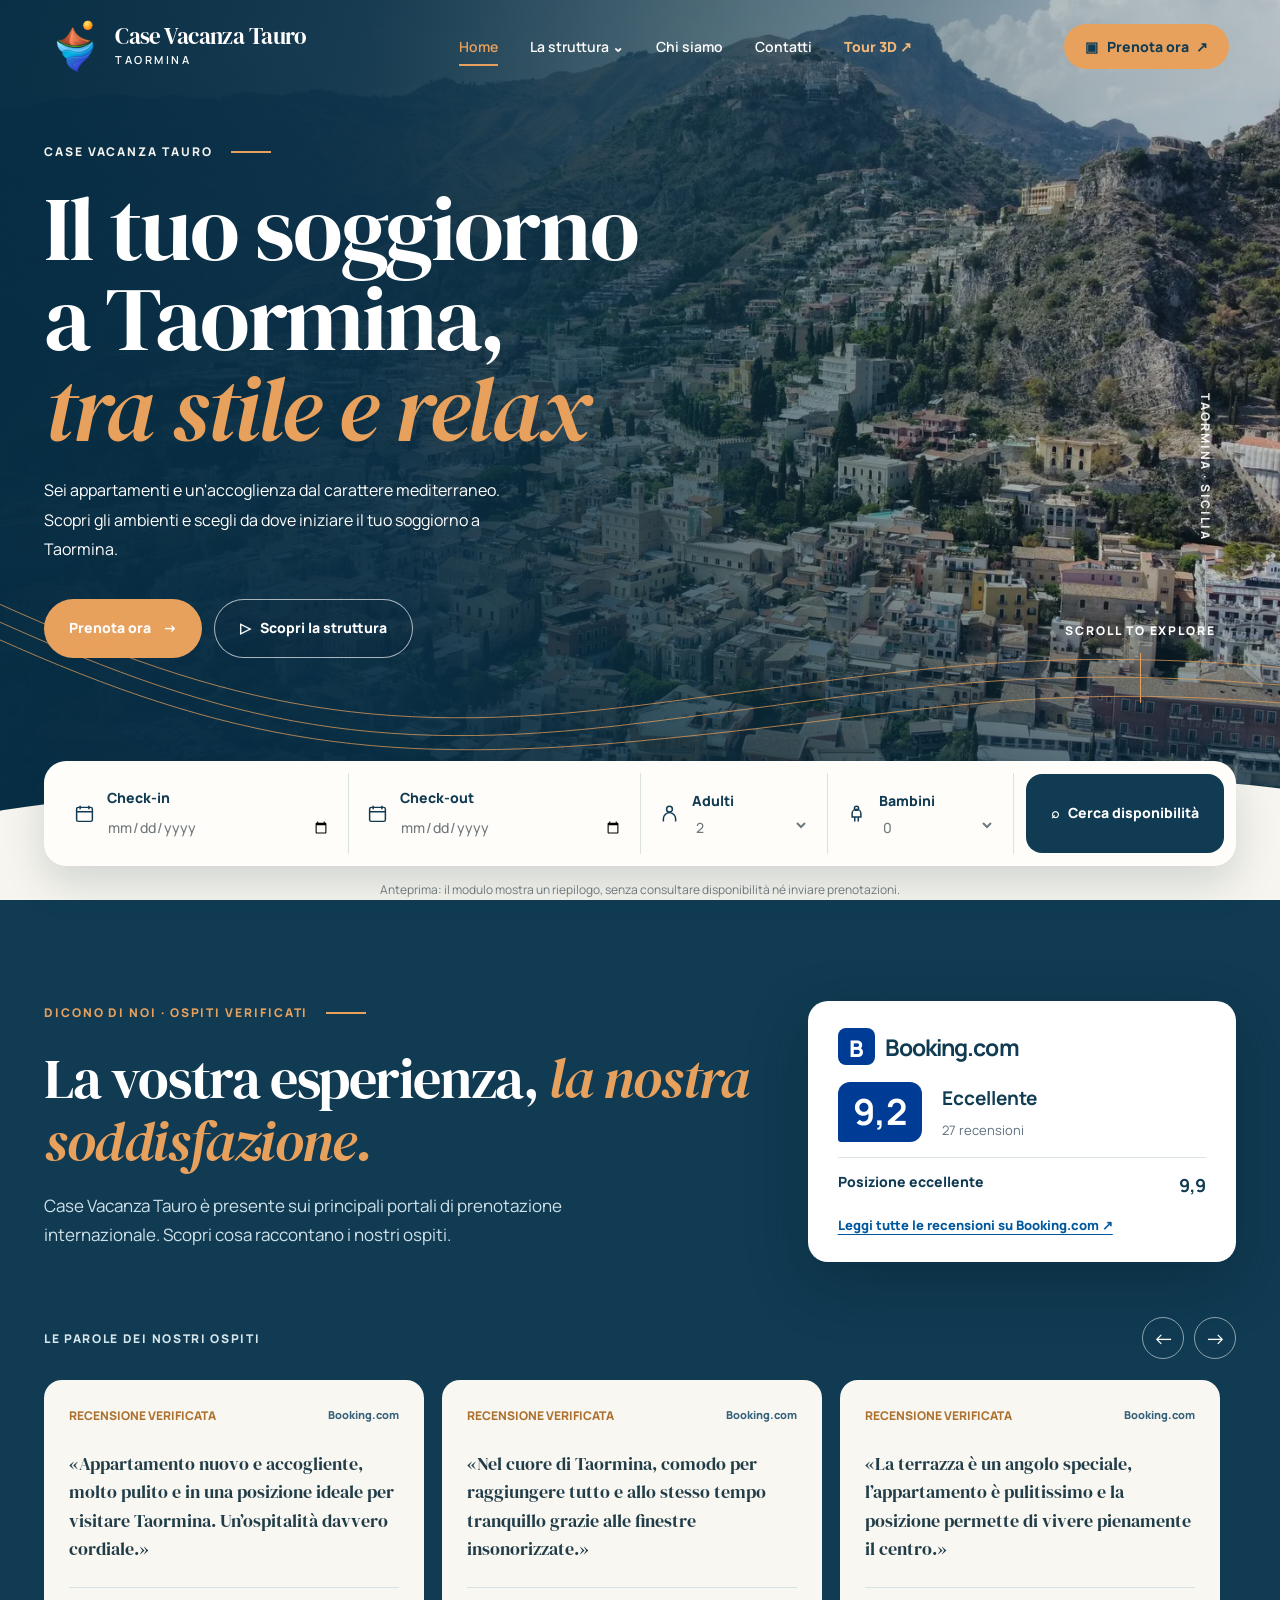
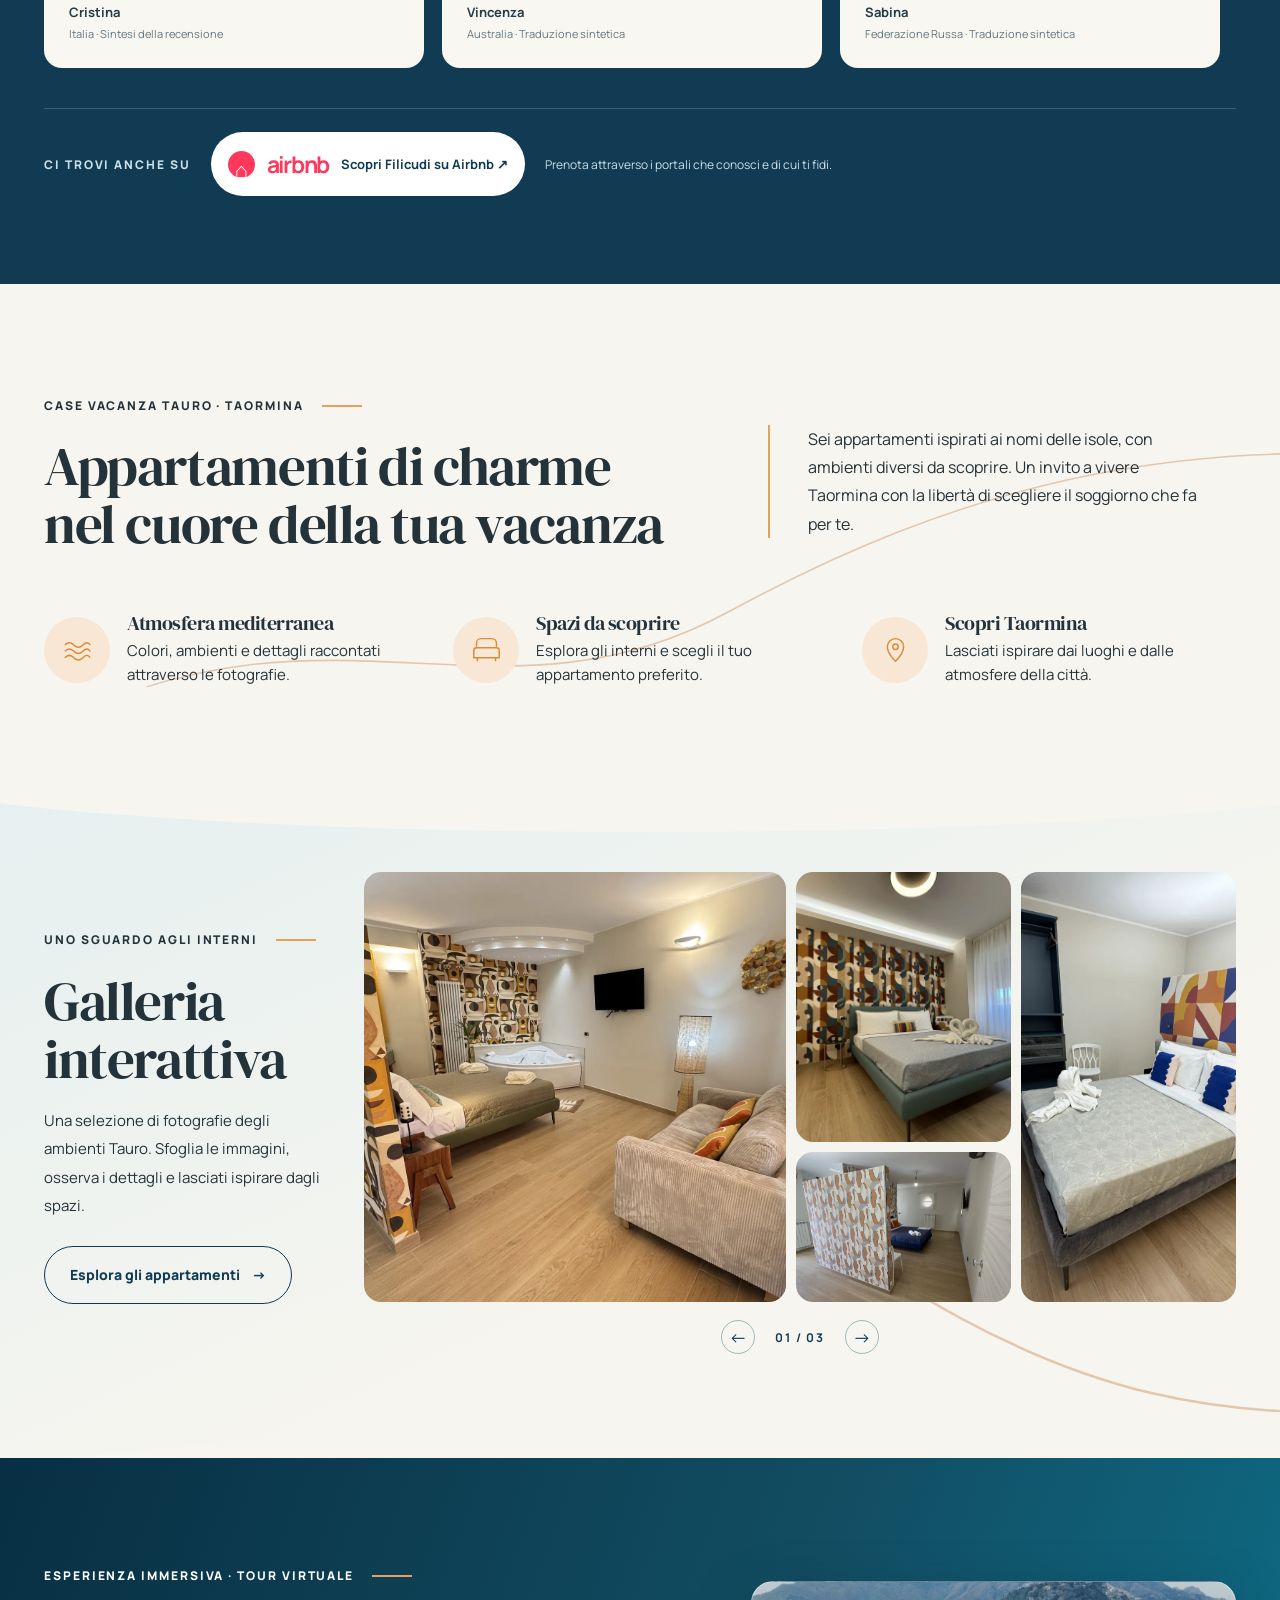
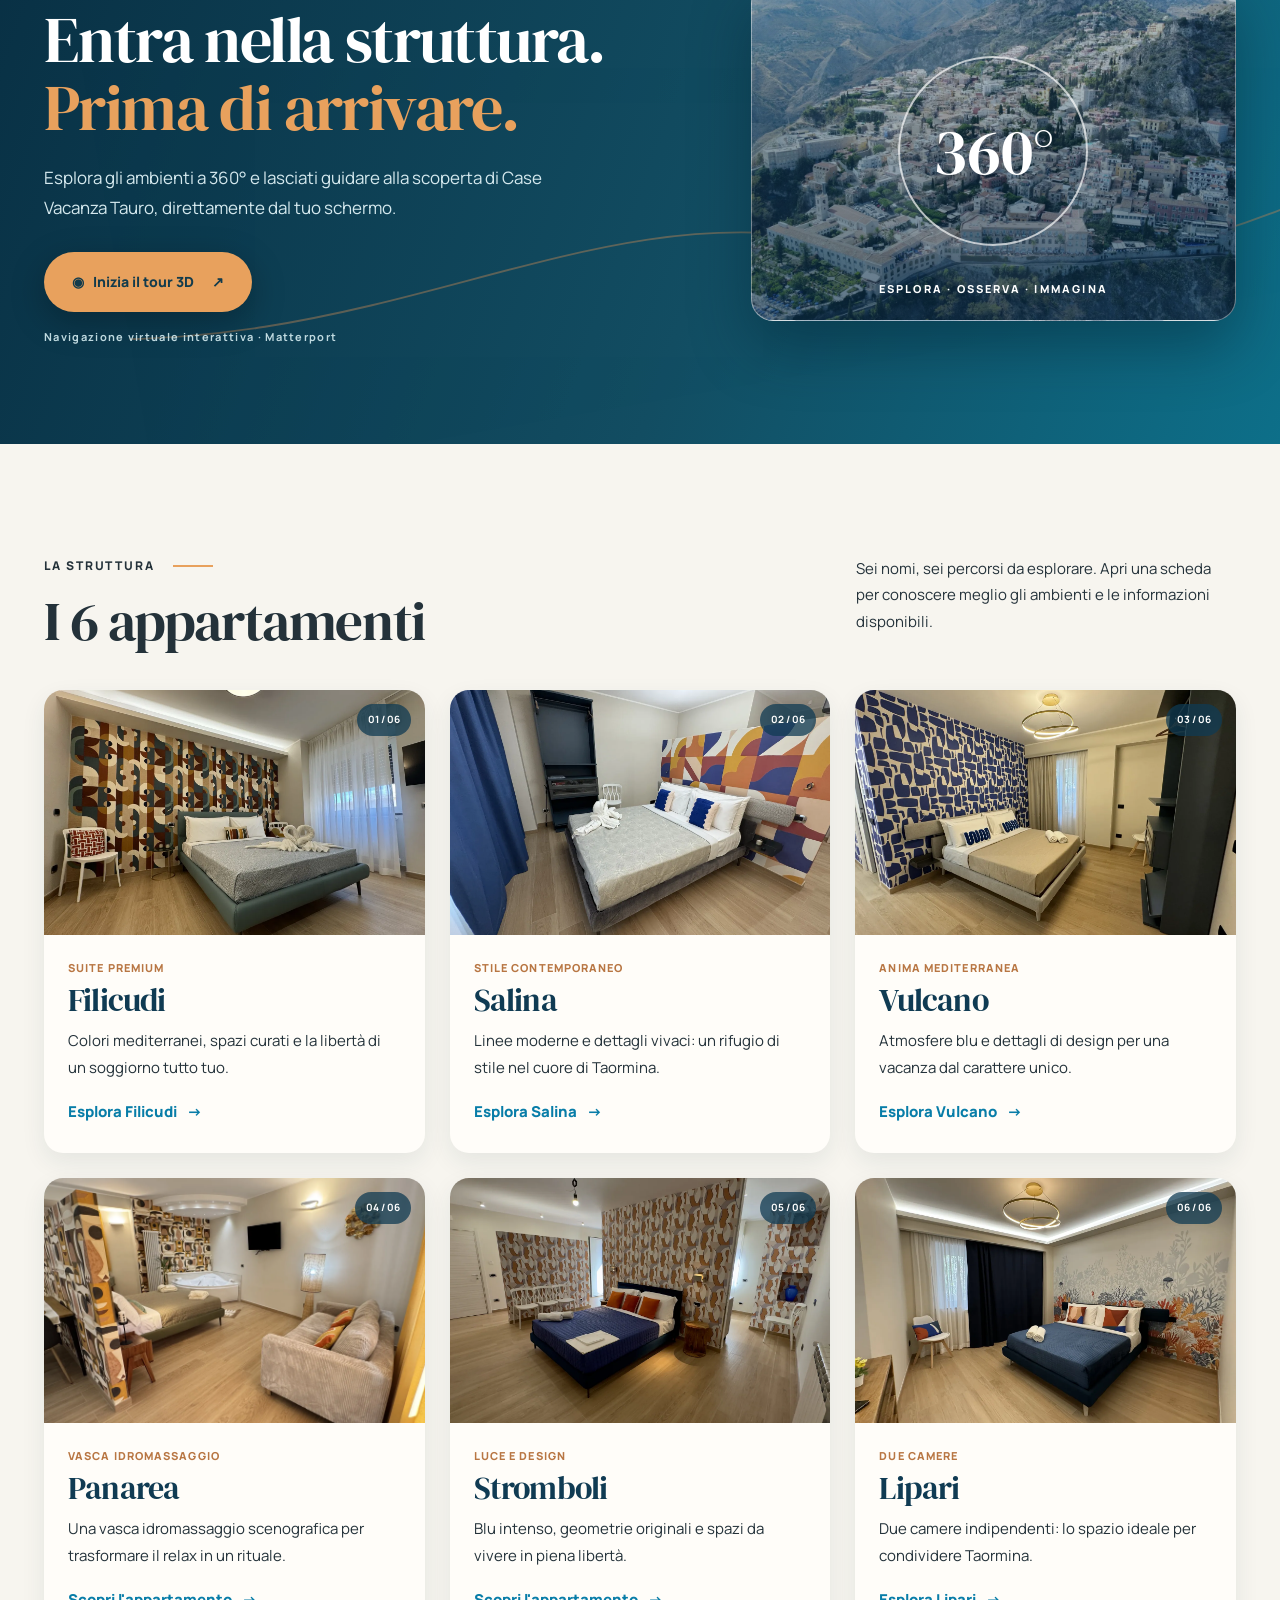
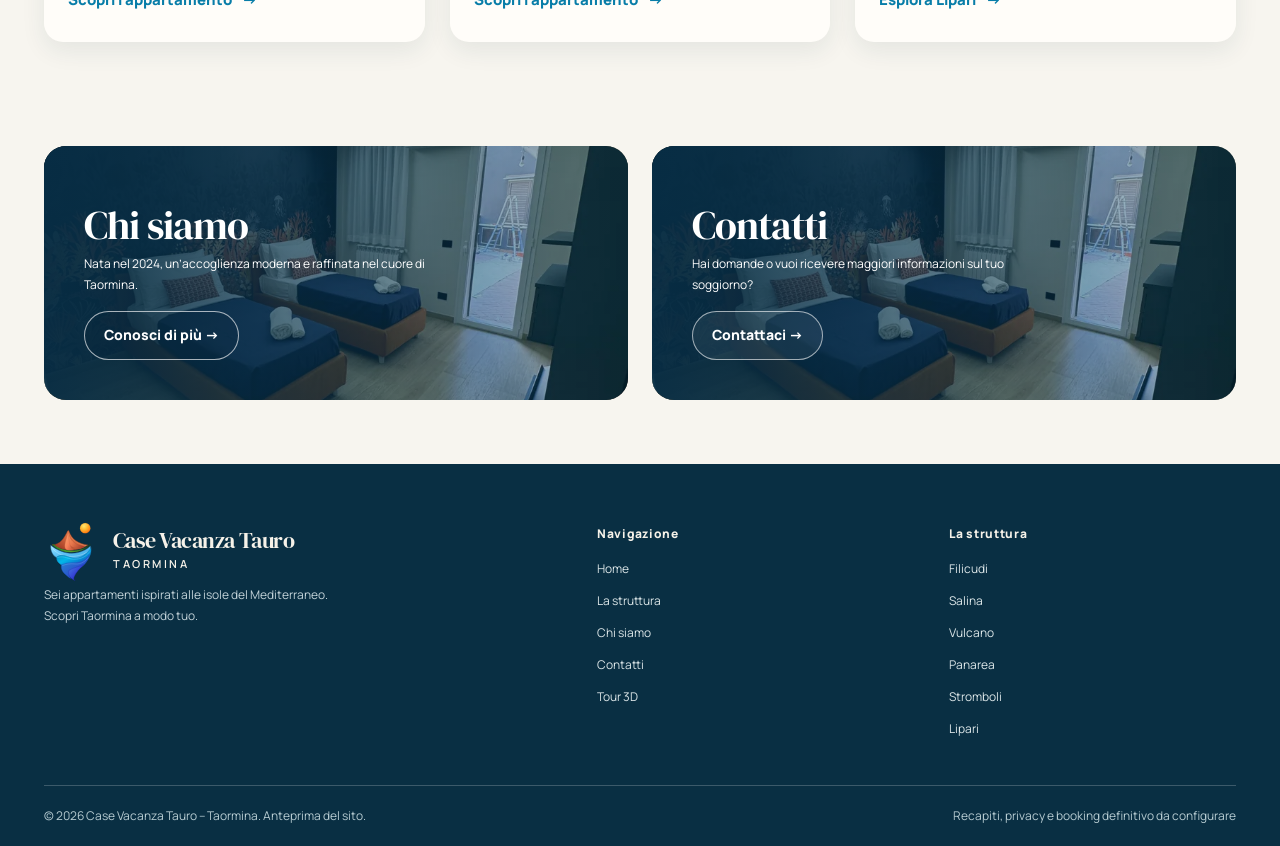
==== commit 8f8c6df7: "Keep triple hero curves fully within the viewport above booking bar" ====
--- a/index.html
+++ b/index.html
@@ -2,7 +2,7 @@
 
 <html lang="it"><head><meta charset="utf-8"/><meta content="width=device-width,initial-scale=1" name="viewport"/><meta content="#103B53" name="theme-color"/><meta content="Case Vacanza Tauro a Taormina: scopri i sei appartamenti Filicudi, Salina, Vulcano, Panarea, Stromboli e Lipari." name="description"/><title>Case Vacanza Tauro – Taormina | Appartamenti e soggiorni</title><link href="https://fonts.googleapis.com" rel="preconnect"/><link crossorigin="" href="https://fonts.gstatic.com" rel="preconnect"/><link as="image" href="assets/photos/lipari-01.webp" rel="preload"/><link href="assets/home.css" rel="stylesheet"/><style>.hero-visual{background-image:linear-gradient(90deg,rgba(2,32,45,.68),rgba(4,47,68,.12)),url("assets/photos/taormina-panorama.webp")!important;background-size:cover!important;background-position:center 52%!important}.property-img img{object-fit:cover}</style><link href="assets/tauro-unified.css" rel="stylesheet"/></head>
 <body><div aria-hidden="true" class="scroll-progress" id="progress"></div><header class="site-head" id="siteHead"><div class="shell head-inner"><a aria-label="Case Vacanza Tauro, home" class="brand" href="index.html"><img alt="" class="brand-symbol" height="65" src="assets/logo-tauro-animato.svg" width="57"/><span class="brand-name">Case Vacanza Tauro<small>Taormina</small></span></a><button aria-controls="siteNav" aria-expanded="false" aria-label="Apri menu" class="menu-toggle" id="menuToggle" type="button">☰</button><nav aria-label="Navigazione principale" class="site-nav" id="siteNav"><a aria-current="page" class="active" href="index.html">Home</a><div class="nav-group"><button aria-expanded="false" class="nav-parent" id="navParent" type="button">La struttura <span aria-hidden="true">⌄</span></button><div class="dropdown"><a href="index.html#appartamenti">Tutti gli appartamenti</a><a href="filicudi.html">Filicudi</a><a href="salina.html">Salina</a><a href="vulcano.html">Vulcano</a><a href="panarea.html">Panarea</a><a href="stromboli.html">Stromboli</a><a href="lipari.html">Lipari</a></div></div><a href="chi-siamo.html">Chi siamo</a><a href="contatti.html">Contatti</a><a class="nav-tour" href="https://my.matterport.com/show/?m=oBbpwW5jHmJ" target="_blank" rel="noopener noreferrer">Tour 3D ↗</a></nav><a class="btn btn-primary head-cta" href="index.html#prenotazioni">▣   Prenota ora <span aria-hidden="true">↗</span></a></div></header>
-<main><section aria-label="Benvenuto a Case Vacanza Tauro" class="hero" id="inizio"><div aria-hidden="true" class="hero-visual"></div><div class="shell hero-content"><span class="eyebrow">Case Vacanza Tauro</span><h1><span class="line">Il tuo soggiorno</span><span class="line">a Taormina,</span><span class="line"><em>tra stile e relax</em></span></h1><p class="hero-desc">Sei appartamenti e un'accoglienza dal carattere mediterraneo. Scopri gli ambienti e scegli da dove iniziare il tuo soggiorno a Taormina.</p><div class="hero-actions"><a class="btn btn-primary" href="#prenotazioni">Prenota ora <span aria-hidden="true">→</span></a><a class="btn btn-outline" href="#appartamenti">▷   Scopri la struttura</a></div></div><svg aria-hidden="true" class="cvt-hero-waves" viewBox="0 0 1440 220" preserveAspectRatio="none" focusable="false"><path d="M-30 14 C240 190 410 205 720 173 S1160 94 1470 122"></path><path d="M-30 34 C240 210 410 225 720 193 S1160 114 1470 142"></path><path d="M-30 54 C240 230 410 245 720 213 S1160 134 1470 162"></path></svg><div aria-hidden="true" class="hero-indicator">TAORMINA · SICILIA</div><div aria-hidden="true" class="scroll-nudge">Scroll to explore<span></span></div></section>
+<main><section aria-label="Benvenuto a Case Vacanza Tauro" class="hero" id="inizio"><div aria-hidden="true" class="hero-visual"></div><div class="shell hero-content"><span class="eyebrow">Case Vacanza Tauro</span><h1><span class="line">Il tuo soggiorno</span><span class="line">a Taormina,</span><span class="line"><em>tra stile e relax</em></span></h1><p class="hero-desc">Sei appartamenti e un'accoglienza dal carattere mediterraneo. Scopri gli ambienti e scegli da dove iniziare il tuo soggiorno a Taormina.</p><div class="hero-actions"><a class="btn btn-primary" href="#prenotazioni">Prenota ora <span aria-hidden="true">→</span></a><a class="btn btn-outline" href="#appartamenti">▷   Scopri la struttura</a></div></div><svg aria-hidden="true" class="cvt-hero-waves" viewBox="0 0 1440 220" preserveAspectRatio="none" focusable="false"><path d="M-30 16 C240 140 410 182 720 143 S1160 74 1470 103"></path><path d="M-30 36 C240 160 410 202 720 163 S1160 94 1470 123"></path><path d="M-30 56 C240 180 410 212 720 183 S1160 114 1470 143"></path></svg><div aria-hidden="true" class="hero-indicator">TAORMINA · SICILIA</div><div aria-hidden="true" class="scroll-nudge">Scroll to explore<span></span></div></section>
 <div class="shell booking-wrap" id="prenotazioni"><form aria-label="Ricerca soggiorno dimostrativa" class="booking-panel" id="bookingForm"><div class="booking-field"><svg aria-hidden="true" viewbox="0 0 24 24"><rect height="16" rx="2" width="18" x="3" y="5"></rect><path d="M7 3v4M17 3v4M3 10h18"></path></svg><label>Check-in<input aria-label="Data di check-in" id="checkin" name="checkin" required="" type="date"/></label></div><div class="booking-field"><svg aria-hidden="true" viewbox="0 0 24 24"><rect height="16" rx="2" width="18" x="3" y="5"></rect><path d="M7 3v4M17 3v4M3 10h18"></path></svg><label>Check-out<input aria-label="Data di check-out" id="checkout" name="checkout" required="" type="date"/></label></div><div class="booking-field"><svg aria-hidden="true" viewbox="0 0 24 24"><circle cx="12" cy="7" r="3.3"></circle><path d="M5 21v-3a7 7 0 0 1 14 0v3"></path></svg><label>Adulti<select aria-label="Numero adulti" name="adults"><option>1</option><option selected="">2</option><option>3</option><option>4</option><option>5</option><option>6</option><option>7</option><option>8</option></select></label></div><div class="booking-field"><svg aria-hidden="true" viewbox="0 0 24 24"><circle cx="12" cy="6" r="2.4"></circle><path d="M7 12a5 5 0 0 1 10 0v4H7zM10 16v5m4-5v5"></path></svg><label>Bambini<select aria-label="Numero bambini" name="children"><option selected="">0</option><option>1</option><option>2</option><option>3</option><option>4</option><option>5</option><option>6</option></select></label></div><button class="btn btn-dark booking-submit" type="submit">⌕   Cerca disponibilità</button></form><p class="demo-notice">Anteprima: il modulo mostra un riepilogo, senza consultare disponibilità né inviare prenotazioni.</p></div>
 <section class="cvt-reviews-section" aria-labelledby="cvt-reviews-title"><div class="shell"><div class="cvt-reviews-head"><div><span class="eyebrow">DICONO DI NOI · OSPITI VERIFICATI</span><h2 id="cvt-reviews-title">La vostra esperienza, <em>la nostra soddisfazione.</em></h2><p>Case Vacanza Tauro è presente sui principali portali di prenotazione internazionale. Scopri cosa raccontano i nostri ospiti.</p></div><div class="cvt-review-score" aria-label="Valutazione Booking.com: 9,2 su 10 da 27 recensioni"><div class="cvt-booking-logo"><span class="cvt-booking-mark">B</span><strong>Booking.com</strong></div><div class="cvt-score-line"><strong>9,2</strong><div><b>Eccellente</b><small>27 recensioni</small></div></div><div class="cvt-score-feature">Posizione eccellente <strong>9,9</strong></div><a class="cvt-booking-link" href="https://www.booking.com/hotel/it/case-vacanza-tauro-taormina.it.html" target="_blank" rel="noopener noreferrer">Leggi tutte le recensioni su Booking.com ↗</a></div></div><div class="cvt-reviews-toolbar"><span>LE PAROLE DEI NOSTRI OSPITI</span><div><button type="button" class="cvt-review-arrow" id="cvtReviewPrev" aria-label="Recensione precedente">←</button><button type="button" class="cvt-review-arrow" id="cvtReviewNext" aria-label="Recensione successiva">→</button></div></div><div class="cvt-review-track" id="cvtReviewsTrack" tabindex="0" aria-label="Carosello delle recensioni, scorri orizzontalmente"><article class="cvt-review-card"><div class="cvt-review-card-top"><span>RECENSIONE VERIFICATA</span><span>Booking.com</span></div><p>«Appartamento nuovo e accogliente, molto pulito e in una posizione ideale per visitare Taormina. Un’ospitalità davvero cordiale.»</p><div class="cvt-review-author"><strong>Cristina</strong><span>Italia · Sintesi della recensione</span></div></article><article class="cvt-review-card"><div class="cvt-review-card-top"><span>RECENSIONE VERIFICATA</span><span>Booking.com</span></div><p>«Nel cuore di Taormina, comodo per raggiungere tutto e allo stesso tempo tranquillo grazie alle finestre insonorizzate.»</p><div class="cvt-review-author"><strong>Vincenza</strong><span>Australia · Traduzione sintetica</span></div></article><article class="cvt-review-card"><div class="cvt-review-card-top"><span>RECENSIONE VERIFICATA</span><span>Booking.com</span></div><p>«La terrazza è un angolo speciale, l’appartamento è pulitissimo e la posizione permette di vivere pienamente il centro.»</p><div class="cvt-review-author"><strong>Sabina</strong><span>Federazione Russa · Traduzione sintetica</span></div></article><article class="cvt-review-card"><div class="cvt-review-card-top"><span>RECENSIONE VERIFICATA</span><span>Booking.com</span></div><p>«Una sistemazione completa di tutto, con un piacevole benvenuto e ambienti ben insonorizzati anche in una zona vivace.»</p><div class="cvt-review-author"><strong>Gema</strong><span>Spagna · Traduzione sintetica</span></div></article></div><div class="cvt-portals"><span class="cvt-portals-kicker">CI TROVI ANCHE SU</span><a class="cvt-airbnb-card" href="https://www.airbnb.it/rooms/1212853166470451731" target="_blank" rel="noopener noreferrer" aria-label="Scopri l’appartamento Filicudi di Case Vacanza Tauro su Airbnb"><span class="cvt-airbnb-symbol">⌂</span><strong>airbnb</strong><span>Scopri Filicudi su Airbnb ↗</span></a><span class="cvt-portals-note">Prenota attraverso i portali che conosci e di cui ti fidi.</span></div></div></section>
 <section aria-labelledby="intro-title" class="section-pad"><div class="shell"><div class="intro-top reveal"><div><span class="eyebrow">Case Vacanza Tauro · Taormina</span><h2 id="intro-title">Appartamenti di charme<br/>nel cuore della tua vacanza</h2></div><p class="intro-copy">Sei appartamenti ispirati ai nomi delle isole, con ambienti diversi da scoprire. Un invito a vivere Taormina con la libertà di scegliere il soggiorno che fa per te.</p></div><div class="benefits"><div class="benefit reveal"><div class="benefit-icon"><svg aria-hidden="true" viewbox="0 0 32 32"><path d="M2 11q5-5 10 0t10 0t8 0M2 18q5-5 10 0t10 0t8 0M2 25q5-5 10 0t10 0t8 0"></path></svg></div><div><h3>Atmosfera mediterranea</h3><p>Colori, ambienti e dettagli raccontati attraverso le fotografie.</p></div></div><div class="benefit reveal reveal-delay-1"><div class="benefit-icon"><svg aria-hidden="true" viewbox="0 0 32 32"><path d="M5 13V9a5 5 0 0 1 5-5h12a5 5 0 0 1 5 5v4M5 14h22a3 3 0 0 1 3 3v8H2v-8a3 3 0 0 1 3-3ZM6 25v4m20-4v4"></path></svg></div><div><h3>Spazi da scoprire</h3><p>Esplora gli interni e scegli il tuo appartamento preferito.</p></div></div><div class="benefit reveal reveal-delay-2"><div class="benefit-icon"><svg aria-hidden="true" viewbox="0 0 32 32"><path d="M25 13c0 7-9 16-9 16S7 20 7 13a9 9 0 1 1 18 0Z"></path><circle cx="16" cy="13" r="3"></circle></svg></div><div><h3>Scopri Taormina</h3><p>Lasciati ispirare dai luoghi e dalle atmosfere della città.</p></div></div></div></div><svg aria-hidden="true" class="tauro-strokes" viewBox="0 0 1200 500" preserveAspectRatio="none"><path d="M-100 365 C200 278 330 470 580 390 S1040 300 1320 385"/></svg></section>
--- a/assets/tauro-unified.css
+++ b/assets/tauro-unified.css
@@ -116,7 +116,7 @@
 
 /* CVT · definitive line art: full-width header trio, one continuous stroke per section */
 section.hero>.cvt-hero-waves{
- position:absolute!important;left:0!important;bottom:13px!important;width:100%!important;
+ position:absolute!important;left:0!important;bottom:45px!important;width:100%!important;
  height:clamp(125px,15.3vw,220px)!important;max-width:none!important;
  opacity:.75!important;z-index:4!important;pointer-events:none!important;overflow:hidden!important;
 }
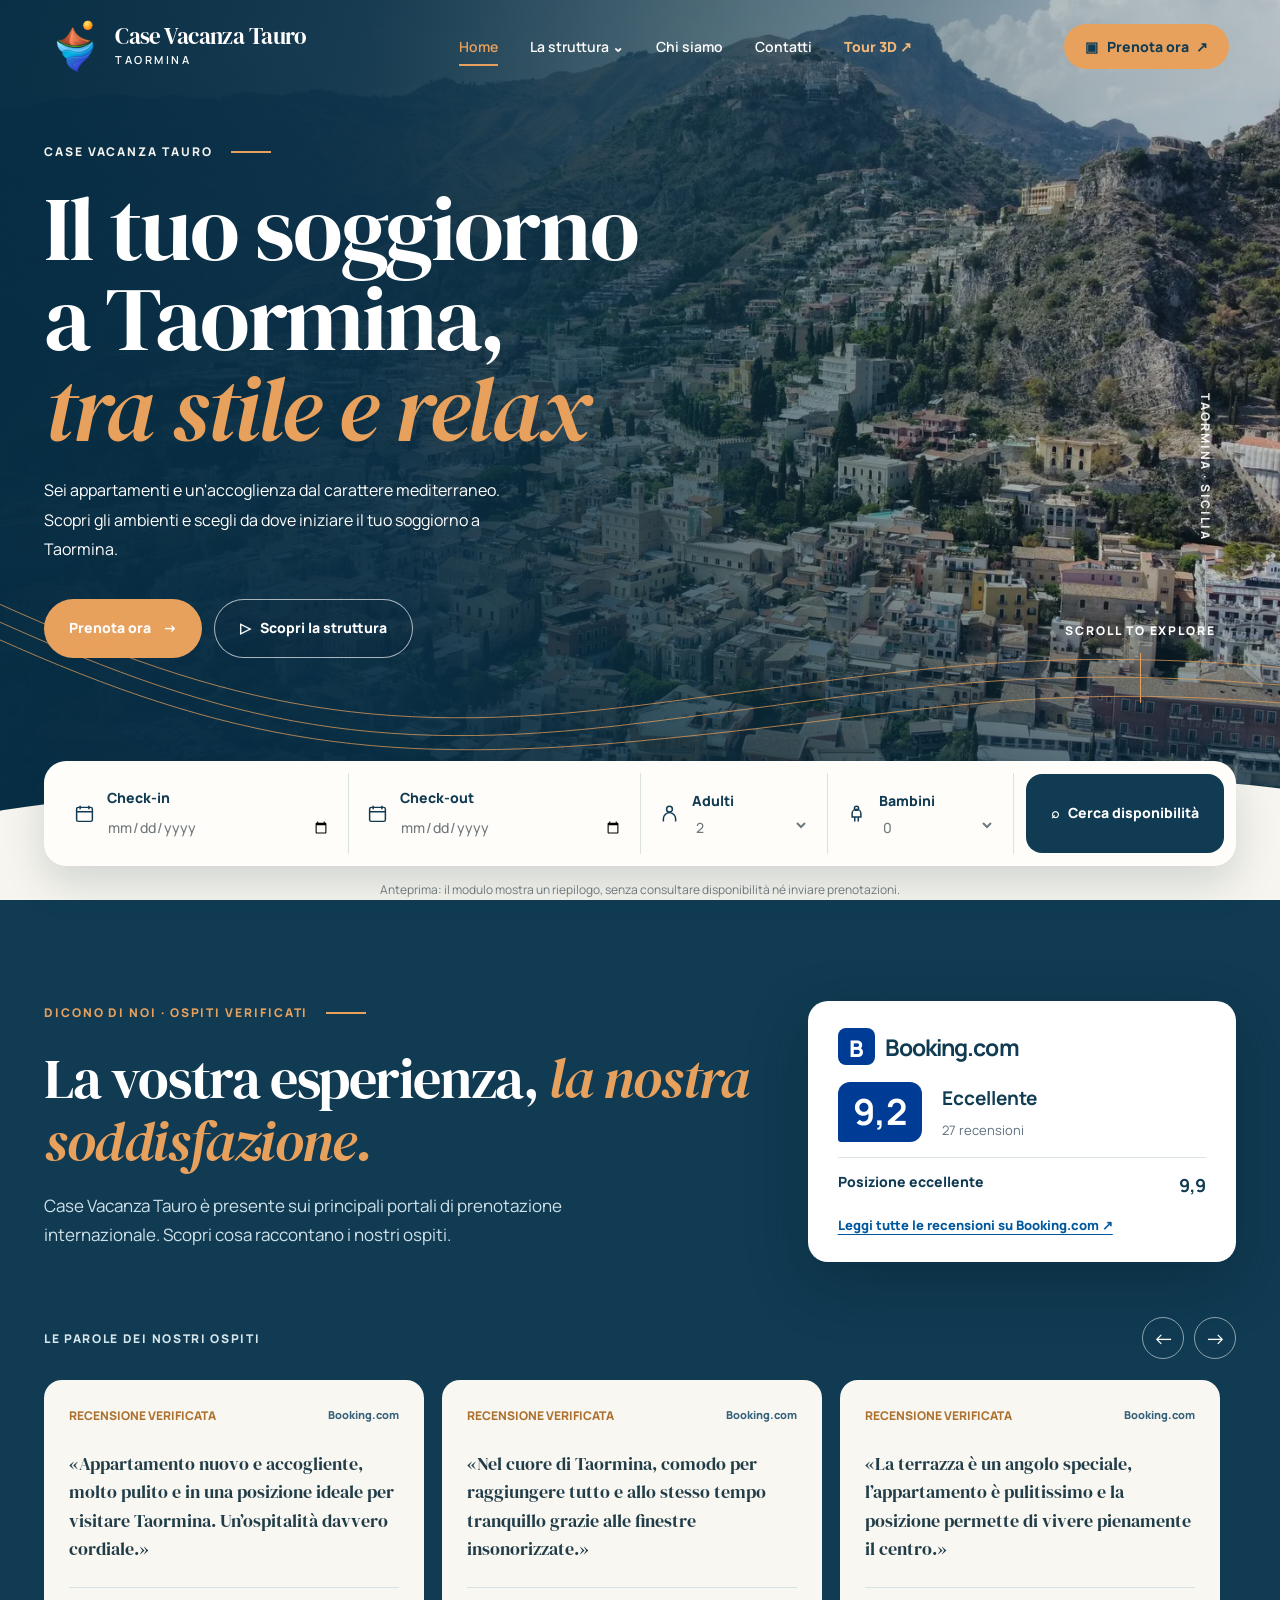
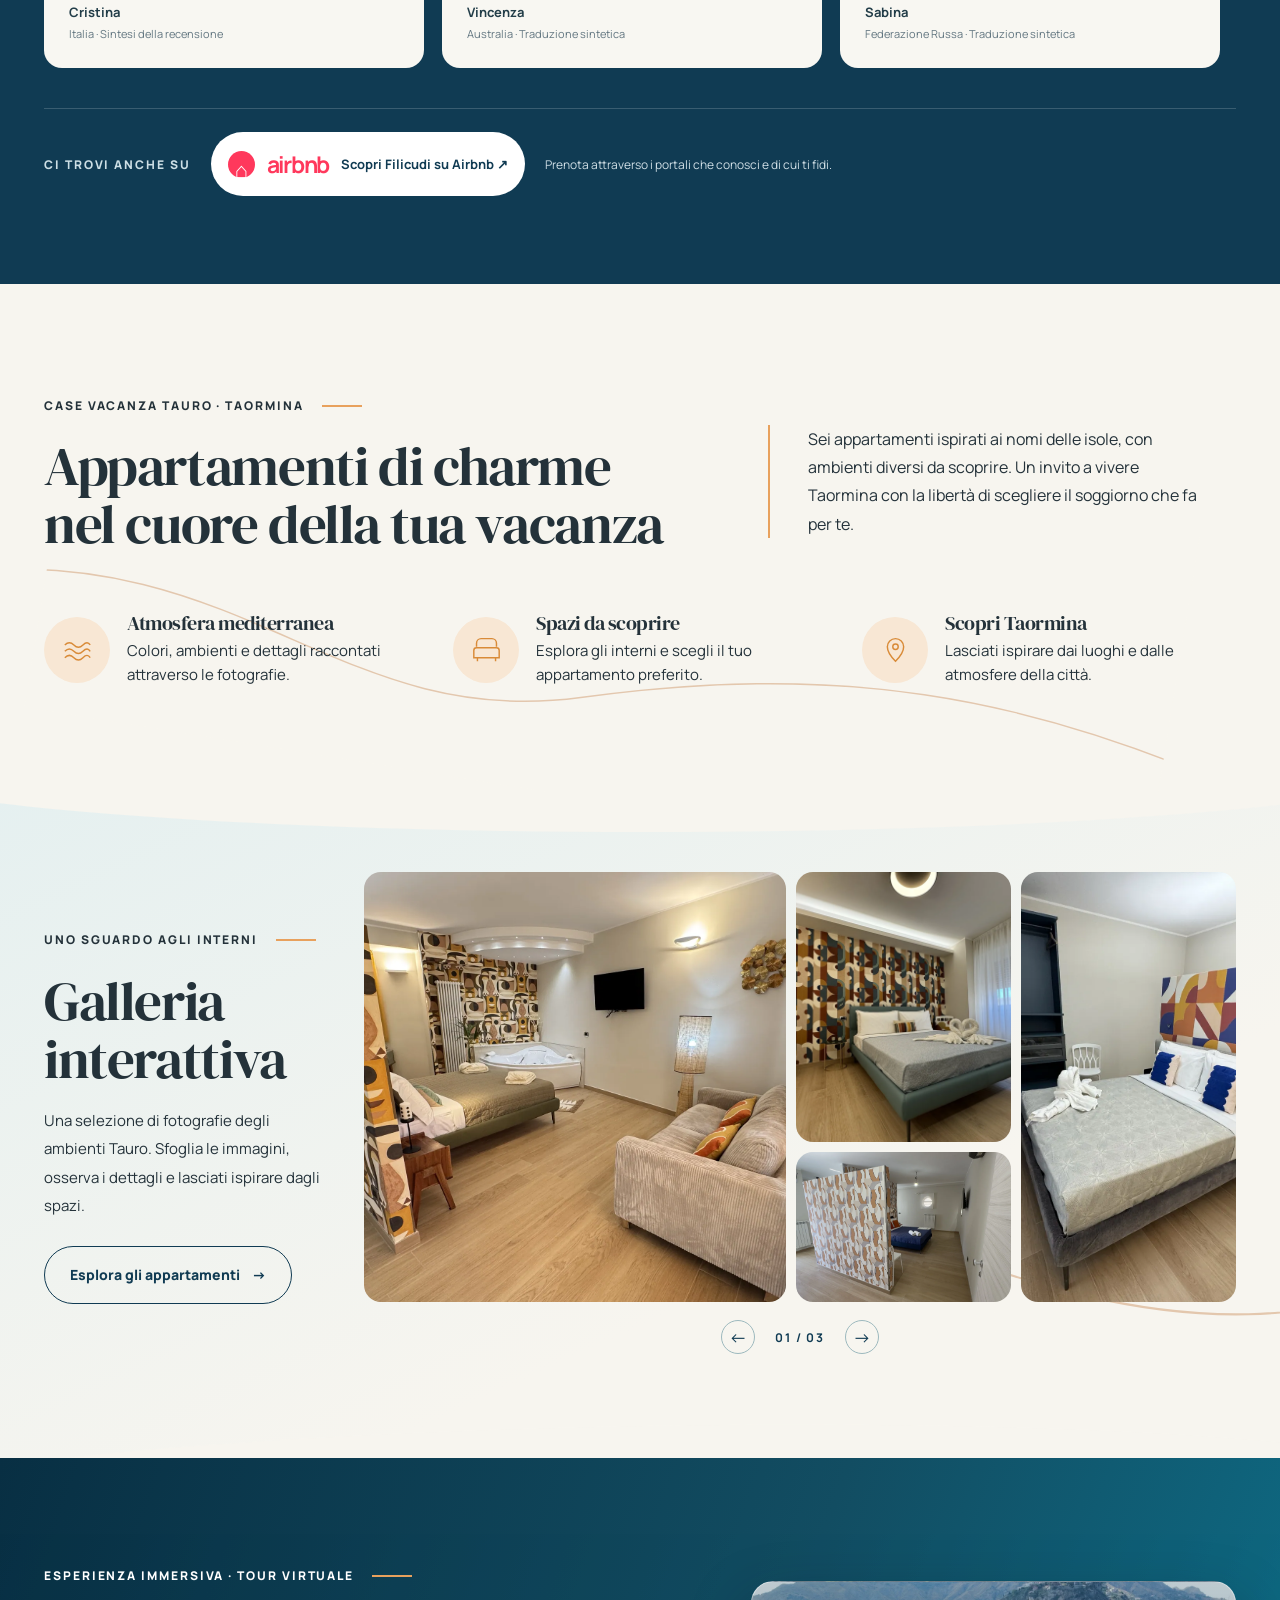
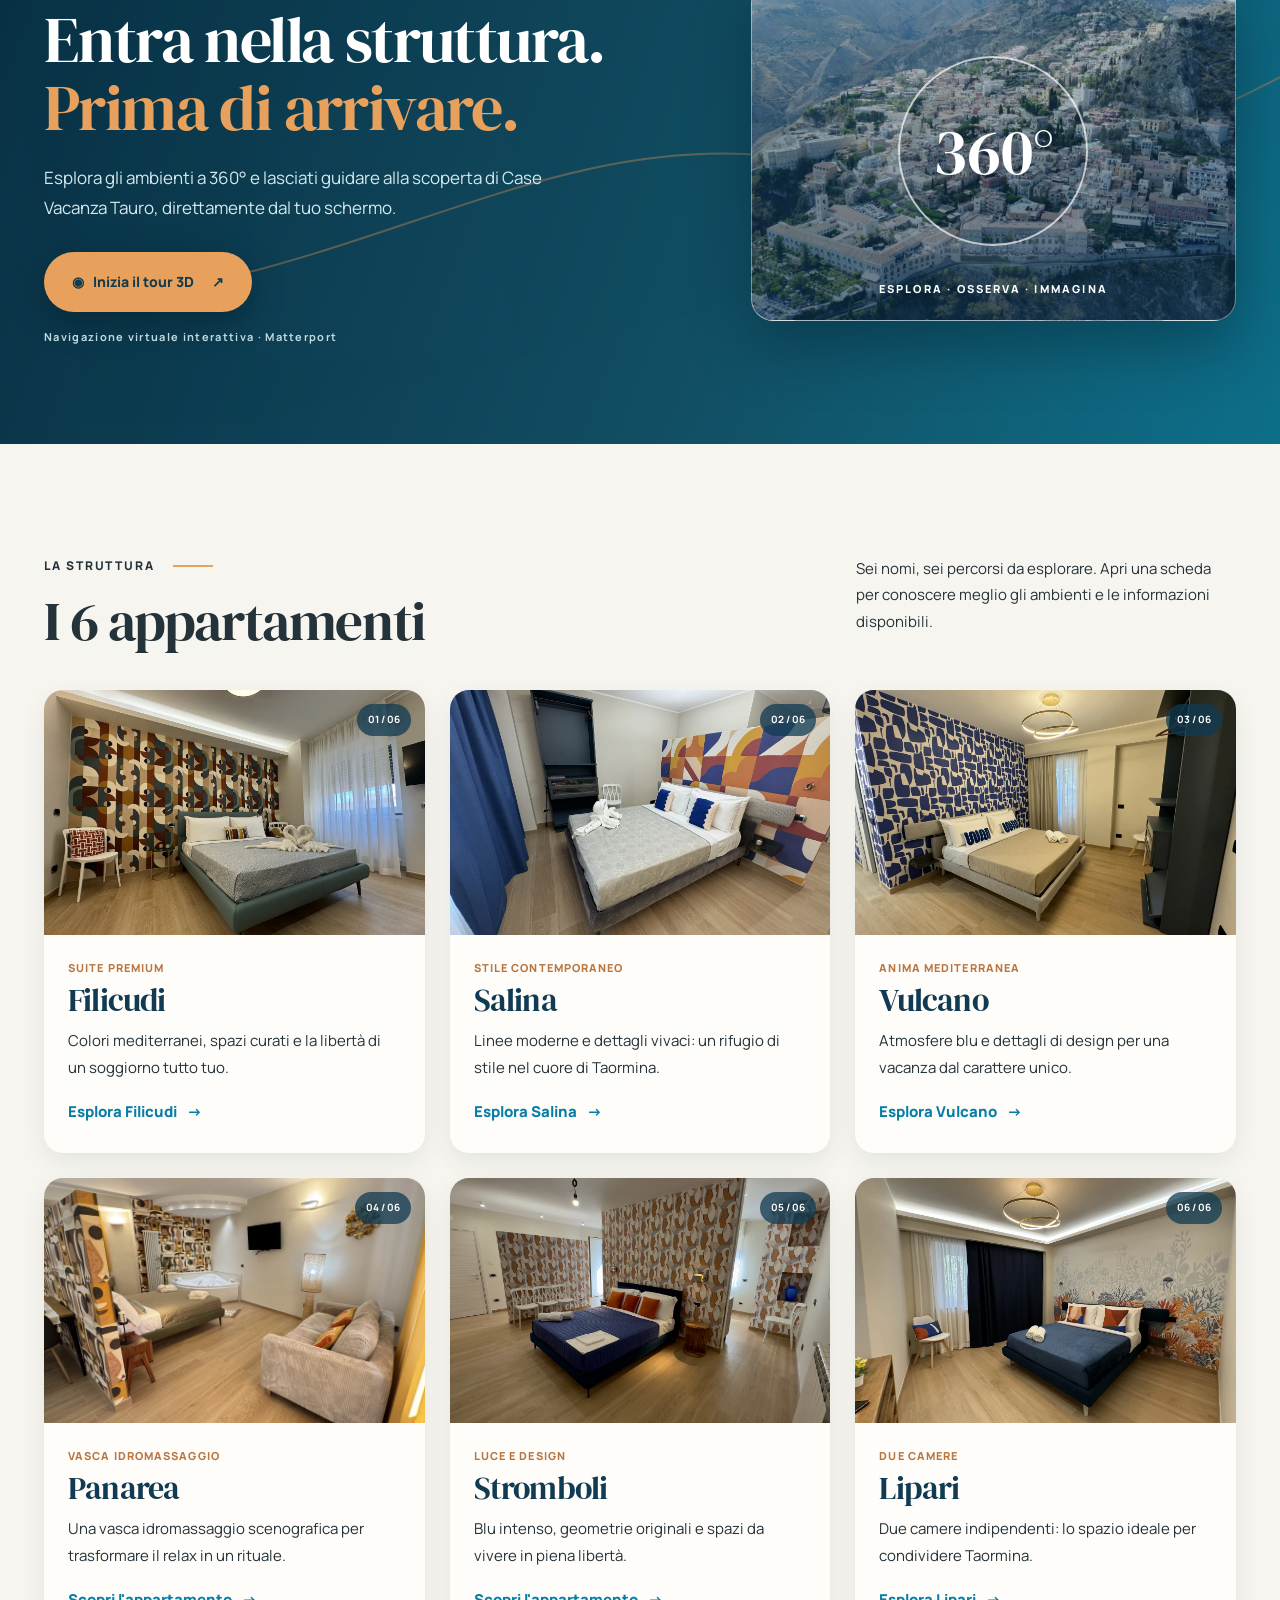
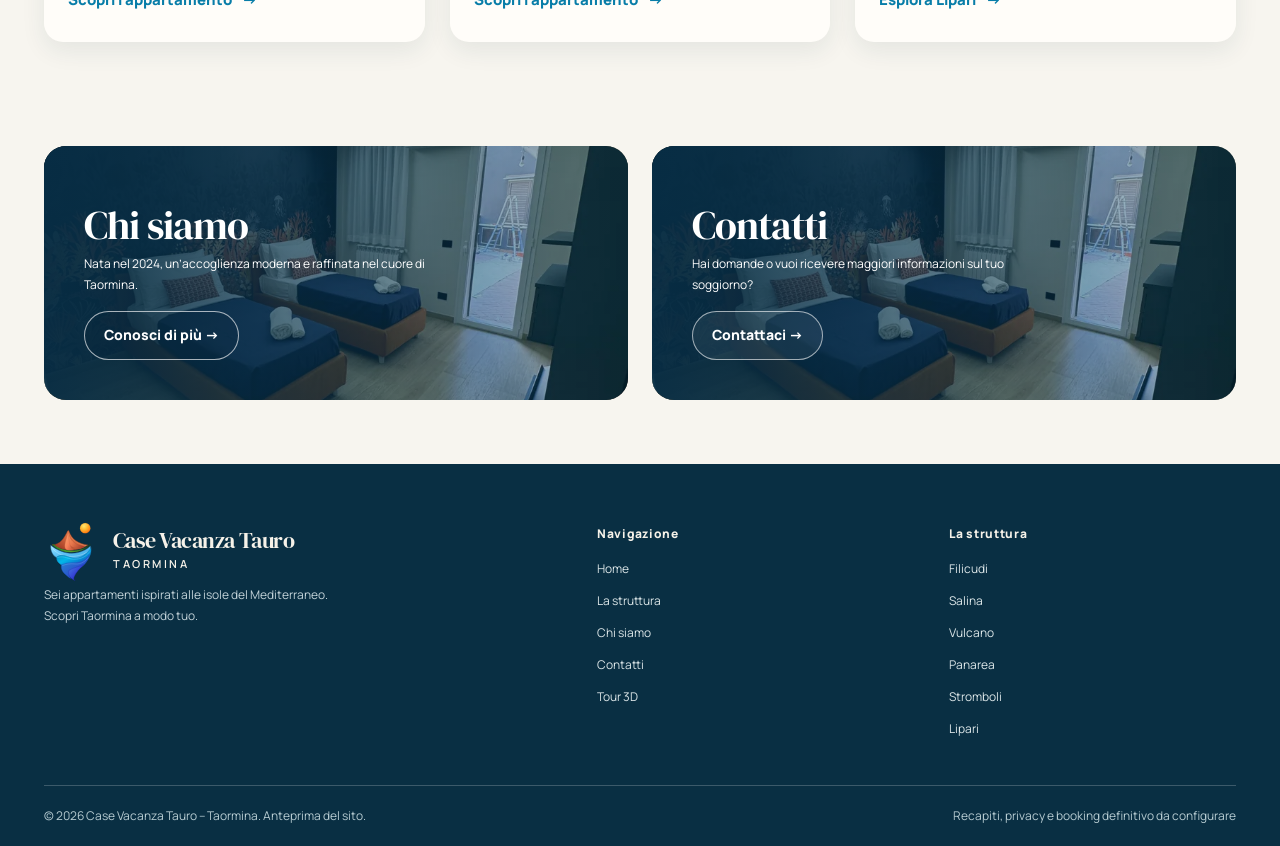
==== commit 176963f4: "Bust cached shared motion styles across all CVT pages" ====
--- a/index.html
+++ b/index.html
@@ -1,6 +1,6 @@
 <!DOCTYPE html>
 
-<html lang="it"><head><meta charset="utf-8"/><meta content="width=device-width,initial-scale=1" name="viewport"/><meta content="#103B53" name="theme-color"/><meta content="Case Vacanza Tauro a Taormina: scopri i sei appartamenti Filicudi, Salina, Vulcano, Panarea, Stromboli e Lipari." name="description"/><title>Case Vacanza Tauro – Taormina | Appartamenti e soggiorni</title><link href="https://fonts.googleapis.com" rel="preconnect"/><link crossorigin="" href="https://fonts.gstatic.com" rel="preconnect"/><link as="image" href="assets/photos/lipari-01.webp" rel="preload"/><link href="assets/home.css" rel="stylesheet"/><style>.hero-visual{background-image:linear-gradient(90deg,rgba(2,32,45,.68),rgba(4,47,68,.12)),url("assets/photos/taormina-panorama.webp")!important;background-size:cover!important;background-position:center 52%!important}.property-img img{object-fit:cover}</style><link href="assets/tauro-unified.css" rel="stylesheet"/></head>
+<html lang="it"><head><meta charset="utf-8"/><meta content="width=device-width,initial-scale=1" name="viewport"/><meta content="#103B53" name="theme-color"/><meta content="Case Vacanza Tauro a Taormina: scopri i sei appartamenti Filicudi, Salina, Vulcano, Panarea, Stromboli e Lipari." name="description"/><title>Case Vacanza Tauro – Taormina | Appartamenti e soggiorni</title><link href="https://fonts.googleapis.com" rel="preconnect"/><link crossorigin="" href="https://fonts.gstatic.com" rel="preconnect"/><link as="image" href="assets/photos/lipari-01.webp" rel="preload"/><link href="assets/home.css" rel="stylesheet"/><style>.hero-visual{background-image:linear-gradient(90deg,rgba(2,32,45,.68),rgba(4,47,68,.12)),url("assets/photos/taormina-panorama.webp")!important;background-size:cover!important;background-position:center 52%!important}.property-img img{object-fit:cover}</style><link href="assets/tauro-unified.css?v=20261104-2" rel="stylesheet"/></head>
 <body><div aria-hidden="true" class="scroll-progress" id="progress"></div><header class="site-head" id="siteHead"><div class="shell head-inner"><a aria-label="Case Vacanza Tauro, home" class="brand" href="index.html"><img alt="" class="brand-symbol" height="65" src="assets/logo-tauro-animato.svg" width="57"/><span class="brand-name">Case Vacanza Tauro<small>Taormina</small></span></a><button aria-controls="siteNav" aria-expanded="false" aria-label="Apri menu" class="menu-toggle" id="menuToggle" type="button">☰</button><nav aria-label="Navigazione principale" class="site-nav" id="siteNav"><a aria-current="page" class="active" href="index.html">Home</a><div class="nav-group"><button aria-expanded="false" class="nav-parent" id="navParent" type="button">La struttura <span aria-hidden="true">⌄</span></button><div class="dropdown"><a href="index.html#appartamenti">Tutti gli appartamenti</a><a href="filicudi.html">Filicudi</a><a href="salina.html">Salina</a><a href="vulcano.html">Vulcano</a><a href="panarea.html">Panarea</a><a href="stromboli.html">Stromboli</a><a href="lipari.html">Lipari</a></div></div><a href="chi-siamo.html">Chi siamo</a><a href="contatti.html">Contatti</a><a class="nav-tour" href="https://my.matterport.com/show/?m=oBbpwW5jHmJ" target="_blank" rel="noopener noreferrer">Tour 3D ↗</a></nav><a class="btn btn-primary head-cta" href="index.html#prenotazioni">▣   Prenota ora <span aria-hidden="true">↗</span></a></div></header>
 <main><section aria-label="Benvenuto a Case Vacanza Tauro" class="hero" id="inizio"><div aria-hidden="true" class="hero-visual"></div><div class="shell hero-content"><span class="eyebrow">Case Vacanza Tauro</span><h1><span class="line">Il tuo soggiorno</span><span class="line">a Taormina,</span><span class="line"><em>tra stile e relax</em></span></h1><p class="hero-desc">Sei appartamenti e un'accoglienza dal carattere mediterraneo. Scopri gli ambienti e scegli da dove iniziare il tuo soggiorno a Taormina.</p><div class="hero-actions"><a class="btn btn-primary" href="#prenotazioni">Prenota ora <span aria-hidden="true">→</span></a><a class="btn btn-outline" href="#appartamenti">▷   Scopri la struttura</a></div></div><svg aria-hidden="true" class="cvt-hero-waves" viewBox="0 0 1440 220" preserveAspectRatio="none" focusable="false"><path d="M-30 16 C240 140 410 182 720 143 S1160 74 1470 103"></path><path d="M-30 36 C240 160 410 202 720 163 S1160 94 1470 123"></path><path d="M-30 56 C240 180 410 212 720 183 S1160 114 1470 143"></path></svg><div aria-hidden="true" class="hero-indicator">TAORMINA · SICILIA</div><div aria-hidden="true" class="scroll-nudge">Scroll to explore<span></span></div></section>
 <div class="shell booking-wrap" id="prenotazioni"><form aria-label="Ricerca soggiorno dimostrativa" class="booking-panel" id="bookingForm"><div class="booking-field"><svg aria-hidden="true" viewbox="0 0 24 24"><rect height="16" rx="2" width="18" x="3" y="5"></rect><path d="M7 3v4M17 3v4M3 10h18"></path></svg><label>Check-in<input aria-label="Data di check-in" id="checkin" name="checkin" required="" type="date"/></label></div><div class="booking-field"><svg aria-hidden="true" viewbox="0 0 24 24"><rect height="16" rx="2" width="18" x="3" y="5"></rect><path d="M7 3v4M17 3v4M3 10h18"></path></svg><label>Check-out<input aria-label="Data di check-out" id="checkout" name="checkout" required="" type="date"/></label></div><div class="booking-field"><svg aria-hidden="true" viewbox="0 0 24 24"><circle cx="12" cy="7" r="3.3"></circle><path d="M5 21v-3a7 7 0 0 1 14 0v3"></path></svg><label>Adulti<select aria-label="Numero adulti" name="adults"><option>1</option><option selected="">2</option><option>3</option><option>4</option><option>5</option><option>6</option><option>7</option><option>8</option></select></label></div><div class="booking-field"><svg aria-hidden="true" viewbox="0 0 24 24"><circle cx="12" cy="6" r="2.4"></circle><path d="M7 12a5 5 0 0 1 10 0v4H7zM10 16v5m4-5v5"></path></svg><label>Bambini<select aria-label="Numero bambini" name="children"><option selected="">0</option><option>1</option><option>2</option><option>3</option><option>4</option><option>5</option><option>6</option></select></label></div><button class="btn btn-dark booking-submit" type="submit">⌕   Cerca disponibilità</button></form><p class="demo-notice">Anteprima: il modulo mostra un riepilogo, senza consultare disponibilità né inviare prenotazioni.</p></div>
@@ -17,4 +17,4 @@
 </div></div></section>
 <div class="shell cta-pair"><article class="cta-tile reveal" style='background-image:linear-gradient(115deg,rgba(7,40,55,.80),rgba(7,40,55,.18)),url("assets/photos/struttura-03.webp");background-size:cover;background-position:center;'><h2>Chi siamo</h2><p>Nata nel 2024, un’accoglienza moderna e raffinata nel cuore di Taormina.</p><a class="btn btn-outline" href="chi-siamo.html">Conosci di più →</a></article><article class="cta-tile reveal reveal-delay-1" style='background-image:linear-gradient(115deg,rgba(7,40,55,.80),rgba(7,40,55,.18)),url("assets/photos/struttura-05.webp");background-size:cover;background-position:center;'><h2>Contatti</h2><p>Hai domande o vuoi ricevere maggiori informazioni sul tuo soggiorno?</p><a class="btn btn-border" href="contatti.html">Contattaci →</a></article></div></main>
 <footer class="footer"><div class="shell"><div class="footer-content"><div><a class="brand" href="index.html"><img alt="" class="brand-symbol" loading="lazy" src="assets/logo-tauro-animato.svg"/><span class="brand-name">Case Vacanza Tauro<small>Taormina</small></span></a><p>Sei appartamenti ispirati alle isole del Mediterraneo. Scopri Taormina a modo tuo.</p></div><div><h3>Navigazione</h3><a href="index.html">Home</a><a href="#appartamenti">La struttura</a><a href="chi-siamo.html">Chi siamo</a><a href="contatti.html">Contatti</a><a href="https://my.matterport.com/show/?m=oBbpwW5jHmJ" target="_blank" rel="noopener noreferrer">Tour 3D</a></div><div><h3>La struttura</h3><a href="index.html#appartamenti">Filicudi</a><a href="index.html#appartamenti">Salina</a><a href="vulcano.html">Vulcano</a><a href="index.html#appartamenti">Panarea</a><a href="index.html#appartamenti">Stromboli</a><a href="index.html#appartamenti">Lipari</a></div></div><div class="footer-bottom"><span>© <span id="year">2026</span> Case Vacanza Tauro – Taormina. Anteprima del sito.</span><span>Recapiti, privacy e booking definitivo da configurare</span></div></div></footer>
-<button aria-controls="bookingForm" aria-expanded="false" class="btn btn-dark mobile-booking-btn" id="mobileBooking" type="button"><span class="booking-pill"><span class="booking-pill-label">Verifica disponibilità · Date e ospiti ↑</span></span></button><div aria-label="Fotografia ingrandita" aria-modal="true" class="modal lightbox" id="lightbox" role="dialog"><figure class="modal-card"><button aria-label="Chiudi fotografia" class="modal-close" id="lightboxClose" type="button">×</button><img alt="Fotografia ingrandita" id="lightboxImg"/><figcaption>Case Vacanza Tauro · Galleria demo</figcaption></figure></div><div aria-labelledby="summaryTitle" aria-modal="true" class="modal" id="summaryModal" role="dialog"><div class="modal-card"><button aria-label="Chiudi riepilogo" class="modal-close" id="summaryClose" type="button">×</button><span class="eyebrow">Prenotazioni</span><h2 id="summaryTitle">Riepilogo soggiorno</h2><p>Questa è un'anteprima: i dati non sono stati inviati e la disponibilità non è stata verificata.</p><pre id="summaryText"></pre><button class="btn btn-dark" id="copySummary" type="button">Copia riepilogo</button></div></div><script defer="" src="assets/home.js"></script><script defer="" src="assets/tauro-unified.js"></script><script defer src="assets/tauro-motion.js"></script></body></html>+<button aria-controls="bookingForm" aria-expanded="false" class="btn btn-dark mobile-booking-btn" id="mobileBooking" type="button"><span class="booking-pill"><span class="booking-pill-label">Verifica disponibilità · Date e ospiti ↑</span></span></button><div aria-label="Fotografia ingrandita" aria-modal="true" class="modal lightbox" id="lightbox" role="dialog"><figure class="modal-card"><button aria-label="Chiudi fotografia" class="modal-close" id="lightboxClose" type="button">×</button><img alt="Fotografia ingrandita" id="lightboxImg"/><figcaption>Case Vacanza Tauro · Galleria demo</figcaption></figure></div><div aria-labelledby="summaryTitle" aria-modal="true" class="modal" id="summaryModal" role="dialog"><div class="modal-card"><button aria-label="Chiudi riepilogo" class="modal-close" id="summaryClose" type="button">×</button><span class="eyebrow">Prenotazioni</span><h2 id="summaryTitle">Riepilogo soggiorno</h2><p>Questa è un'anteprima: i dati non sono stati inviati e la disponibilità non è stata verificata.</p><pre id="summaryText"></pre><button class="btn btn-dark" id="copySummary" type="button">Copia riepilogo</button></div></div><script defer="" src="assets/home.js"></script><script defer="" src="assets/tauro-unified.js"></script><script defer src="assets/tauro-motion.js?v=20261104-2"></script></body></html>
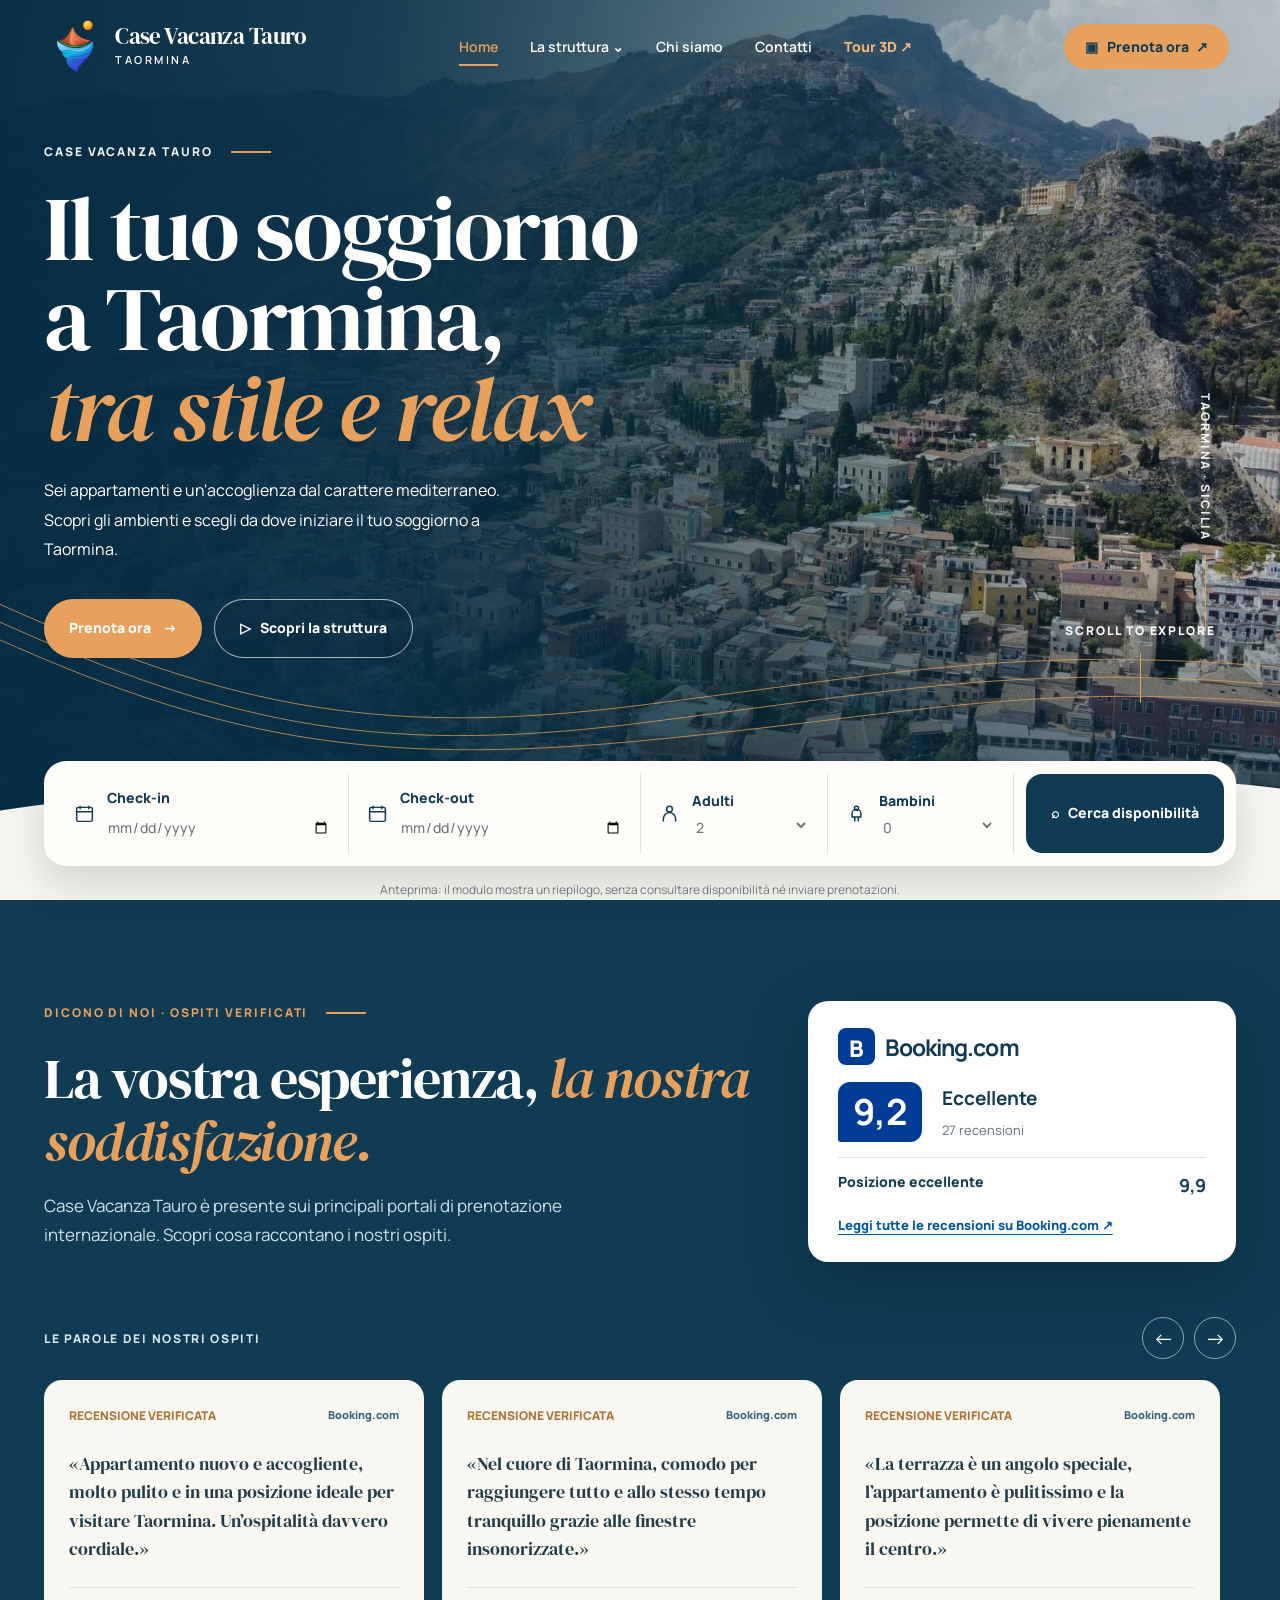
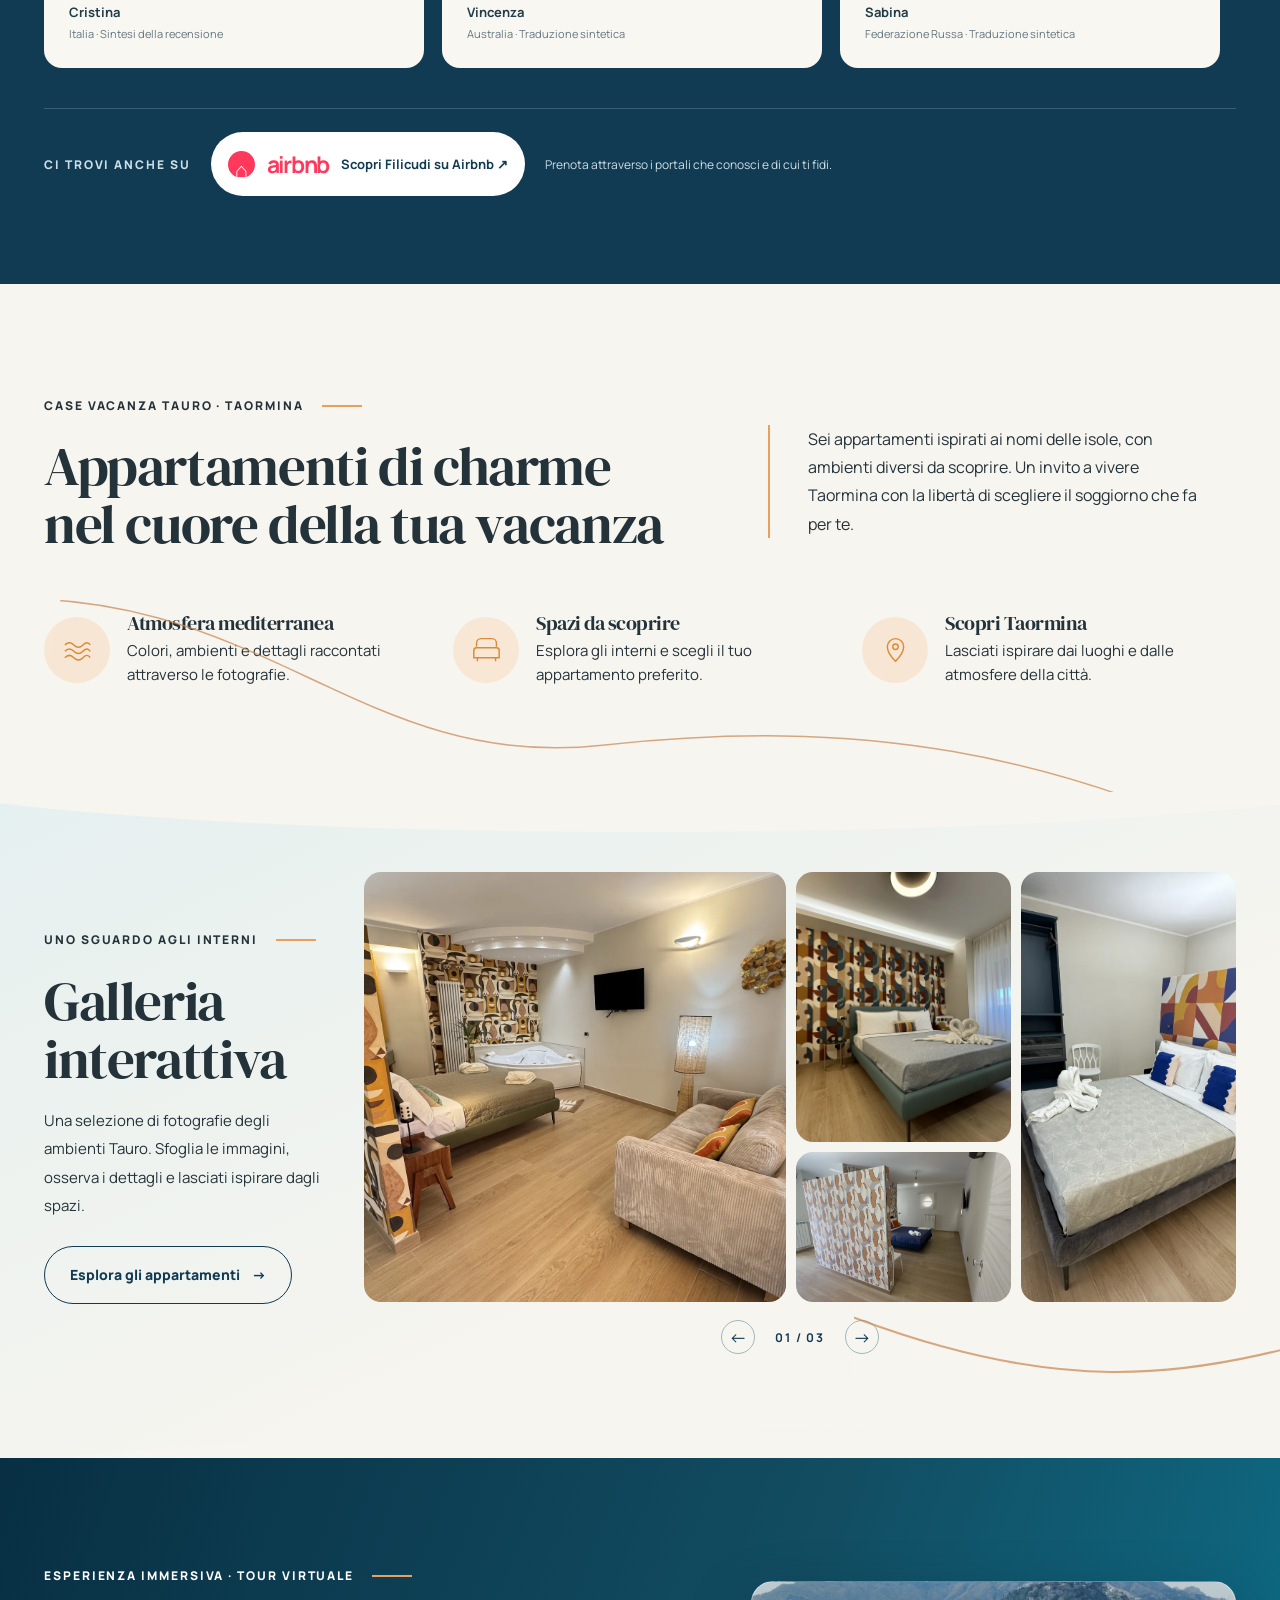
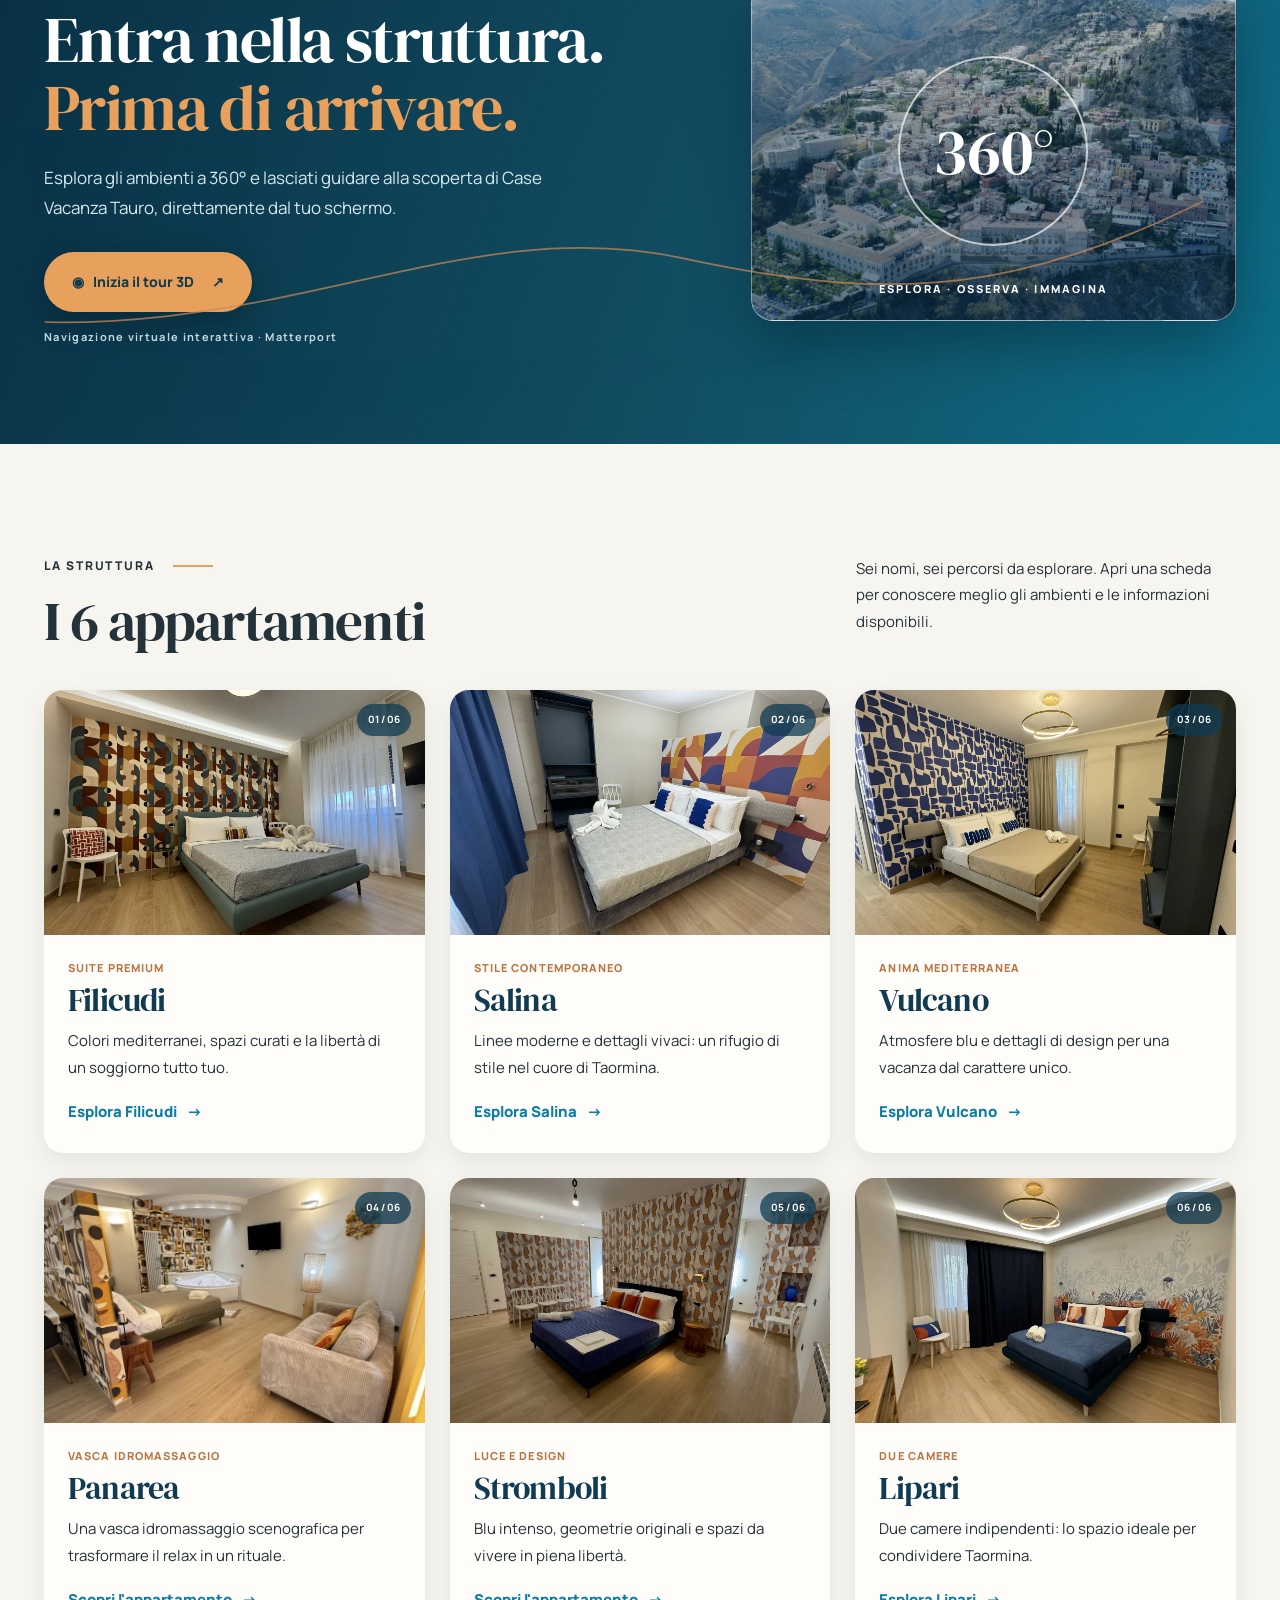
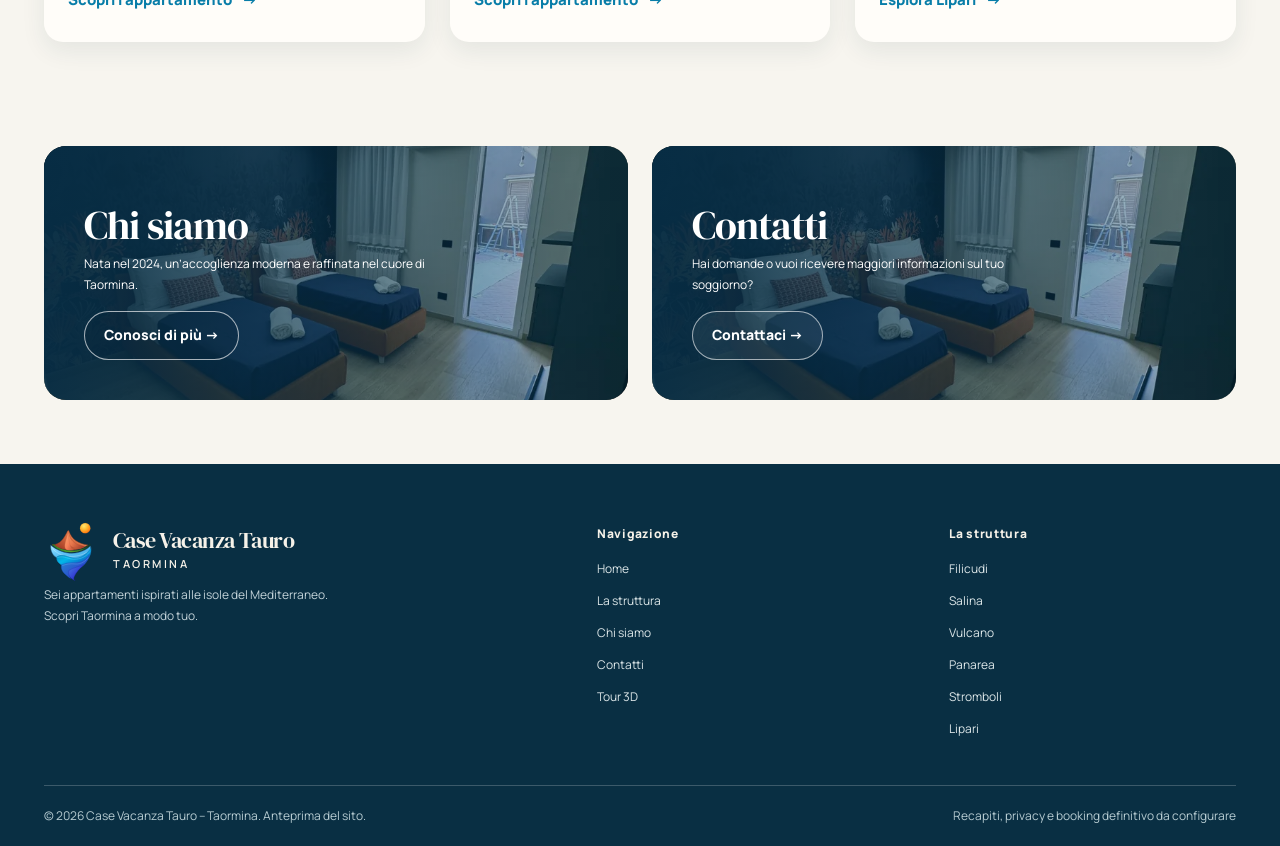
==== commit 7876ead9: "Improve sticky booking and responsive header scroll; restore section strokes and unique hero paths" ====
--- a/index.html
+++ b/index.html
@@ -1,6 +1,6 @@
 <!DOCTYPE html>
 
-<html lang="it"><head><meta charset="utf-8"/><meta content="width=device-width,initial-scale=1" name="viewport"/><meta content="#103B53" name="theme-color"/><meta content="Case Vacanza Tauro a Taormina: scopri i sei appartamenti Filicudi, Salina, Vulcano, Panarea, Stromboli e Lipari." name="description"/><title>Case Vacanza Tauro – Taormina | Appartamenti e soggiorni</title><link href="https://fonts.googleapis.com" rel="preconnect"/><link crossorigin="" href="https://fonts.gstatic.com" rel="preconnect"/><link as="image" href="assets/photos/lipari-01.webp" rel="preload"/><link href="assets/home.css" rel="stylesheet"/><style>.hero-visual{background-image:linear-gradient(90deg,rgba(2,32,45,.68),rgba(4,47,68,.12)),url("assets/photos/taormina-panorama.webp")!important;background-size:cover!important;background-position:center 52%!important}.property-img img{object-fit:cover}</style><link href="assets/tauro-unified.css?v=20261104-2" rel="stylesheet"/></head>
+<html lang="it"><head><meta charset="utf-8"/><meta content="width=device-width,initial-scale=1" name="viewport"/><meta content="#103B53" name="theme-color"/><meta content="Case Vacanza Tauro a Taormina: scopri i sei appartamenti Filicudi, Salina, Vulcano, Panarea, Stromboli e Lipari." name="description"/><title>Case Vacanza Tauro – Taormina | Appartamenti e soggiorni</title><link href="https://fonts.googleapis.com" rel="preconnect"/><link crossorigin="" href="https://fonts.gstatic.com" rel="preconnect"/><link as="image" href="assets/photos/lipari-01.webp" rel="preload"/><link href="assets/home.css" rel="stylesheet"/><style>.hero-visual{background-image:linear-gradient(90deg,rgba(2,32,45,.68),rgba(4,47,68,.12)),url("assets/photos/taormina-panorama.webp")!important;background-size:cover!important;background-position:center 52%!important}.property-img img{object-fit:cover}</style><link href="assets/tauro-unified.css?v=20261104-3" rel="stylesheet"/></head>
 <body><div aria-hidden="true" class="scroll-progress" id="progress"></div><header class="site-head" id="siteHead"><div class="shell head-inner"><a aria-label="Case Vacanza Tauro, home" class="brand" href="index.html"><img alt="" class="brand-symbol" height="65" src="assets/logo-tauro-animato.svg" width="57"/><span class="brand-name">Case Vacanza Tauro<small>Taormina</small></span></a><button aria-controls="siteNav" aria-expanded="false" aria-label="Apri menu" class="menu-toggle" id="menuToggle" type="button">☰</button><nav aria-label="Navigazione principale" class="site-nav" id="siteNav"><a aria-current="page" class="active" href="index.html">Home</a><div class="nav-group"><button aria-expanded="false" class="nav-parent" id="navParent" type="button">La struttura <span aria-hidden="true">⌄</span></button><div class="dropdown"><a href="index.html#appartamenti">Tutti gli appartamenti</a><a href="filicudi.html">Filicudi</a><a href="salina.html">Salina</a><a href="vulcano.html">Vulcano</a><a href="panarea.html">Panarea</a><a href="stromboli.html">Stromboli</a><a href="lipari.html">Lipari</a></div></div><a href="chi-siamo.html">Chi siamo</a><a href="contatti.html">Contatti</a><a class="nav-tour" href="https://my.matterport.com/show/?m=oBbpwW5jHmJ" target="_blank" rel="noopener noreferrer">Tour 3D ↗</a></nav><a class="btn btn-primary head-cta" href="index.html#prenotazioni">▣   Prenota ora <span aria-hidden="true">↗</span></a></div></header>
 <main><section aria-label="Benvenuto a Case Vacanza Tauro" class="hero" id="inizio"><div aria-hidden="true" class="hero-visual"></div><div class="shell hero-content"><span class="eyebrow">Case Vacanza Tauro</span><h1><span class="line">Il tuo soggiorno</span><span class="line">a Taormina,</span><span class="line"><em>tra stile e relax</em></span></h1><p class="hero-desc">Sei appartamenti e un'accoglienza dal carattere mediterraneo. Scopri gli ambienti e scegli da dove iniziare il tuo soggiorno a Taormina.</p><div class="hero-actions"><a class="btn btn-primary" href="#prenotazioni">Prenota ora <span aria-hidden="true">→</span></a><a class="btn btn-outline" href="#appartamenti">▷   Scopri la struttura</a></div></div><svg aria-hidden="true" class="cvt-hero-waves" viewBox="0 0 1440 220" preserveAspectRatio="none" focusable="false"><path d="M-30 16 C240 140 410 182 720 143 S1160 74 1470 103"></path><path d="M-30 36 C240 160 410 202 720 163 S1160 94 1470 123"></path><path d="M-30 56 C240 180 410 212 720 183 S1160 114 1470 143"></path></svg><div aria-hidden="true" class="hero-indicator">TAORMINA · SICILIA</div><div aria-hidden="true" class="scroll-nudge">Scroll to explore<span></span></div></section>
 <div class="shell booking-wrap" id="prenotazioni"><form aria-label="Ricerca soggiorno dimostrativa" class="booking-panel" id="bookingForm"><div class="booking-field"><svg aria-hidden="true" viewbox="0 0 24 24"><rect height="16" rx="2" width="18" x="3" y="5"></rect><path d="M7 3v4M17 3v4M3 10h18"></path></svg><label>Check-in<input aria-label="Data di check-in" id="checkin" name="checkin" required="" type="date"/></label></div><div class="booking-field"><svg aria-hidden="true" viewbox="0 0 24 24"><rect height="16" rx="2" width="18" x="3" y="5"></rect><path d="M7 3v4M17 3v4M3 10h18"></path></svg><label>Check-out<input aria-label="Data di check-out" id="checkout" name="checkout" required="" type="date"/></label></div><div class="booking-field"><svg aria-hidden="true" viewbox="0 0 24 24"><circle cx="12" cy="7" r="3.3"></circle><path d="M5 21v-3a7 7 0 0 1 14 0v3"></path></svg><label>Adulti<select aria-label="Numero adulti" name="adults"><option>1</option><option selected="">2</option><option>3</option><option>4</option><option>5</option><option>6</option><option>7</option><option>8</option></select></label></div><div class="booking-field"><svg aria-hidden="true" viewbox="0 0 24 24"><circle cx="12" cy="6" r="2.4"></circle><path d="M7 12a5 5 0 0 1 10 0v4H7zM10 16v5m4-5v5"></path></svg><label>Bambini<select aria-label="Numero bambini" name="children"><option selected="">0</option><option>1</option><option>2</option><option>3</option><option>4</option><option>5</option><option>6</option></select></label></div><button class="btn btn-dark booking-submit" type="submit">⌕   Cerca disponibilità</button></form><p class="demo-notice">Anteprima: il modulo mostra un riepilogo, senza consultare disponibilità né inviare prenotazioni.</p></div>
@@ -17,4 +17,4 @@
 </div></div></section>
 <div class="shell cta-pair"><article class="cta-tile reveal" style='background-image:linear-gradient(115deg,rgba(7,40,55,.80),rgba(7,40,55,.18)),url("assets/photos/struttura-03.webp");background-size:cover;background-position:center;'><h2>Chi siamo</h2><p>Nata nel 2024, un’accoglienza moderna e raffinata nel cuore di Taormina.</p><a class="btn btn-outline" href="chi-siamo.html">Conosci di più →</a></article><article class="cta-tile reveal reveal-delay-1" style='background-image:linear-gradient(115deg,rgba(7,40,55,.80),rgba(7,40,55,.18)),url("assets/photos/struttura-05.webp");background-size:cover;background-position:center;'><h2>Contatti</h2><p>Hai domande o vuoi ricevere maggiori informazioni sul tuo soggiorno?</p><a class="btn btn-border" href="contatti.html">Contattaci →</a></article></div></main>
 <footer class="footer"><div class="shell"><div class="footer-content"><div><a class="brand" href="index.html"><img alt="" class="brand-symbol" loading="lazy" src="assets/logo-tauro-animato.svg"/><span class="brand-name">Case Vacanza Tauro<small>Taormina</small></span></a><p>Sei appartamenti ispirati alle isole del Mediterraneo. Scopri Taormina a modo tuo.</p></div><div><h3>Navigazione</h3><a href="index.html">Home</a><a href="#appartamenti">La struttura</a><a href="chi-siamo.html">Chi siamo</a><a href="contatti.html">Contatti</a><a href="https://my.matterport.com/show/?m=oBbpwW5jHmJ" target="_blank" rel="noopener noreferrer">Tour 3D</a></div><div><h3>La struttura</h3><a href="index.html#appartamenti">Filicudi</a><a href="index.html#appartamenti">Salina</a><a href="vulcano.html">Vulcano</a><a href="index.html#appartamenti">Panarea</a><a href="index.html#appartamenti">Stromboli</a><a href="index.html#appartamenti">Lipari</a></div></div><div class="footer-bottom"><span>© <span id="year">2026</span> Case Vacanza Tauro – Taormina. Anteprima del sito.</span><span>Recapiti, privacy e booking definitivo da configurare</span></div></div></footer>
-<button aria-controls="bookingForm" aria-expanded="false" class="btn btn-dark mobile-booking-btn" id="mobileBooking" type="button"><span class="booking-pill"><span class="booking-pill-label">Verifica disponibilità · Date e ospiti ↑</span></span></button><div aria-label="Fotografia ingrandita" aria-modal="true" class="modal lightbox" id="lightbox" role="dialog"><figure class="modal-card"><button aria-label="Chiudi fotografia" class="modal-close" id="lightboxClose" type="button">×</button><img alt="Fotografia ingrandita" id="lightboxImg"/><figcaption>Case Vacanza Tauro · Galleria demo</figcaption></figure></div><div aria-labelledby="summaryTitle" aria-modal="true" class="modal" id="summaryModal" role="dialog"><div class="modal-card"><button aria-label="Chiudi riepilogo" class="modal-close" id="summaryClose" type="button">×</button><span class="eyebrow">Prenotazioni</span><h2 id="summaryTitle">Riepilogo soggiorno</h2><p>Questa è un'anteprima: i dati non sono stati inviati e la disponibilità non è stata verificata.</p><pre id="summaryText"></pre><button class="btn btn-dark" id="copySummary" type="button">Copia riepilogo</button></div></div><script defer="" src="assets/home.js"></script><script defer="" src="assets/tauro-unified.js"></script><script defer src="assets/tauro-motion.js?v=20261104-2"></script></body></html>+<button aria-controls="bookingForm" aria-expanded="false" class="btn btn-dark mobile-booking-btn" id="mobileBooking" type="button"><span class="booking-pill"><span class="booking-pill-label">Verifica disponibilità · Date e ospiti ↑</span></span></button><div aria-label="Fotografia ingrandita" aria-modal="true" class="modal lightbox" id="lightbox" role="dialog"><figure class="modal-card"><button aria-label="Chiudi fotografia" class="modal-close" id="lightboxClose" type="button">×</button><img alt="Fotografia ingrandita" id="lightboxImg"/><figcaption>Case Vacanza Tauro · Galleria demo</figcaption></figure></div><div aria-labelledby="summaryTitle" aria-modal="true" class="modal" id="summaryModal" role="dialog"><div class="modal-card"><button aria-label="Chiudi riepilogo" class="modal-close" id="summaryClose" type="button">×</button><span class="eyebrow">Prenotazioni</span><h2 id="summaryTitle">Riepilogo soggiorno</h2><p>Questa è un'anteprima: i dati non sono stati inviati e la disponibilità non è stata verificata.</p><pre id="summaryText"></pre><button class="btn btn-dark" id="copySummary" type="button">Copia riepilogo</button></div></div><script defer="" src="assets/home.js"></script><script defer="" src="assets/tauro-unified.js?v=20261104-3"></script><script defer src="assets/tauro-motion.js?v=20261104-3"></script></body></html>
--- a/assets/tauro-unified.css
+++ b/assets/tauro-unified.css
@@ -140,3 +140,19 @@
  section.hero>.cvt-hero-waves path{animation:none!important;stroke-dasharray:none!important;stroke-dashoffset:0!important}
  section:not(.hero) .tauro-strokes{animation:none!important;clip-path:none!important}
 }
+
+/* CVT scroll coordination — desktop menu + sticky booking */
+header.site-head{transition:transform .32s ease,background .4s,box-shadow .4s!important}
+header.site-head.is-scrolled{animation:none!important}
+header.site-head.cvt-header-hidden{transform:translate3d(0,-110%,0)!important;pointer-events:none}
+@media(min-width:951px){
+ header.site-head{position:fixed!important}
+ .booking{top:82px;transition:top .32s ease}
+ html.cvt-header-hidden .booking{top:0}
+ .booking-wrap{position:sticky;top:92px;z-index:190;transition:top .32s ease}
+ html.cvt-header-hidden .booking-wrap{top:0}
+}
+/* Ensure the sole continuous line is noticeable and starts on section entry */
+section:not(.hero) .tauro-strokes{z-index:2!important;opacity:.72!important;animation-duration:7s!important;pointer-events:none!important}
+section:not(.hero) .tauro-strokes path{stroke:#C98954!important;stroke-width:1.6!important;stroke-dasharray:none!important}
+@media(prefers-reduced-motion:reduce){section:not(.hero) .tauro-strokes{animation:none!important;clip-path:none!important}}
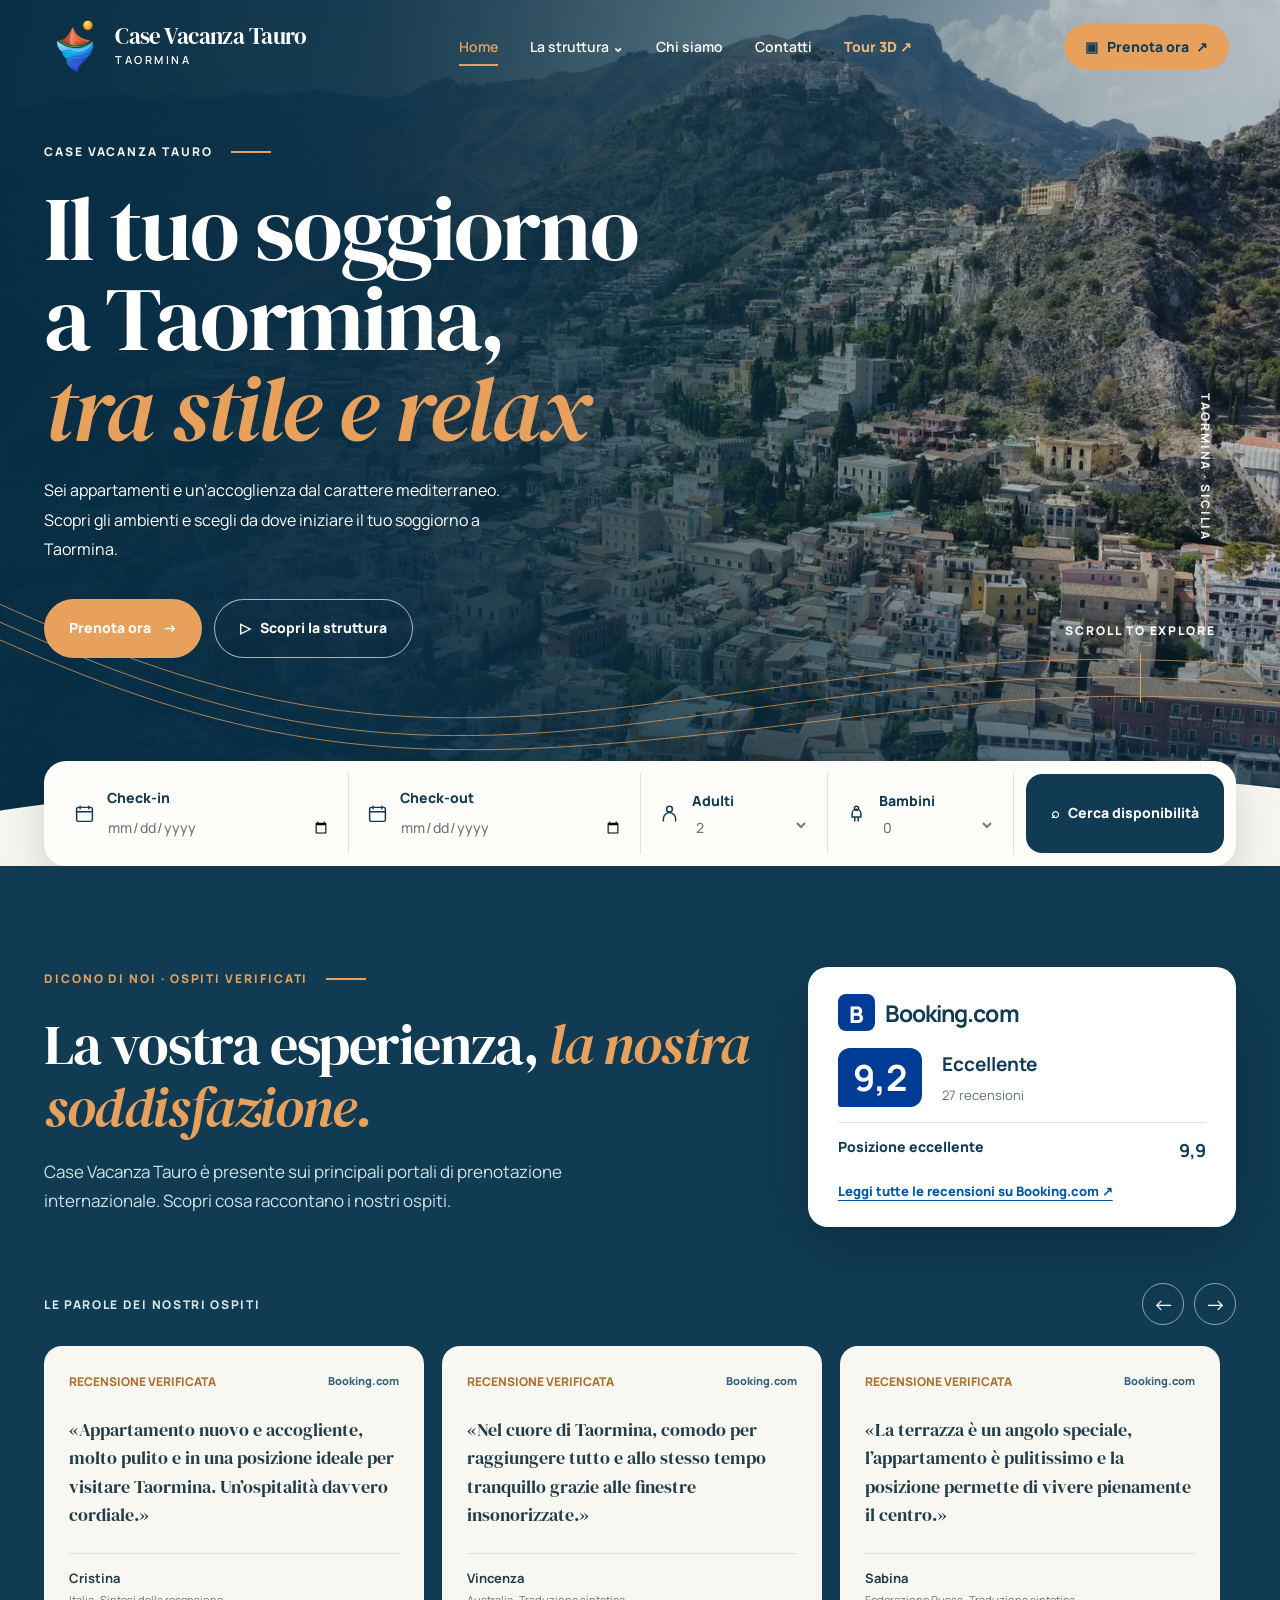
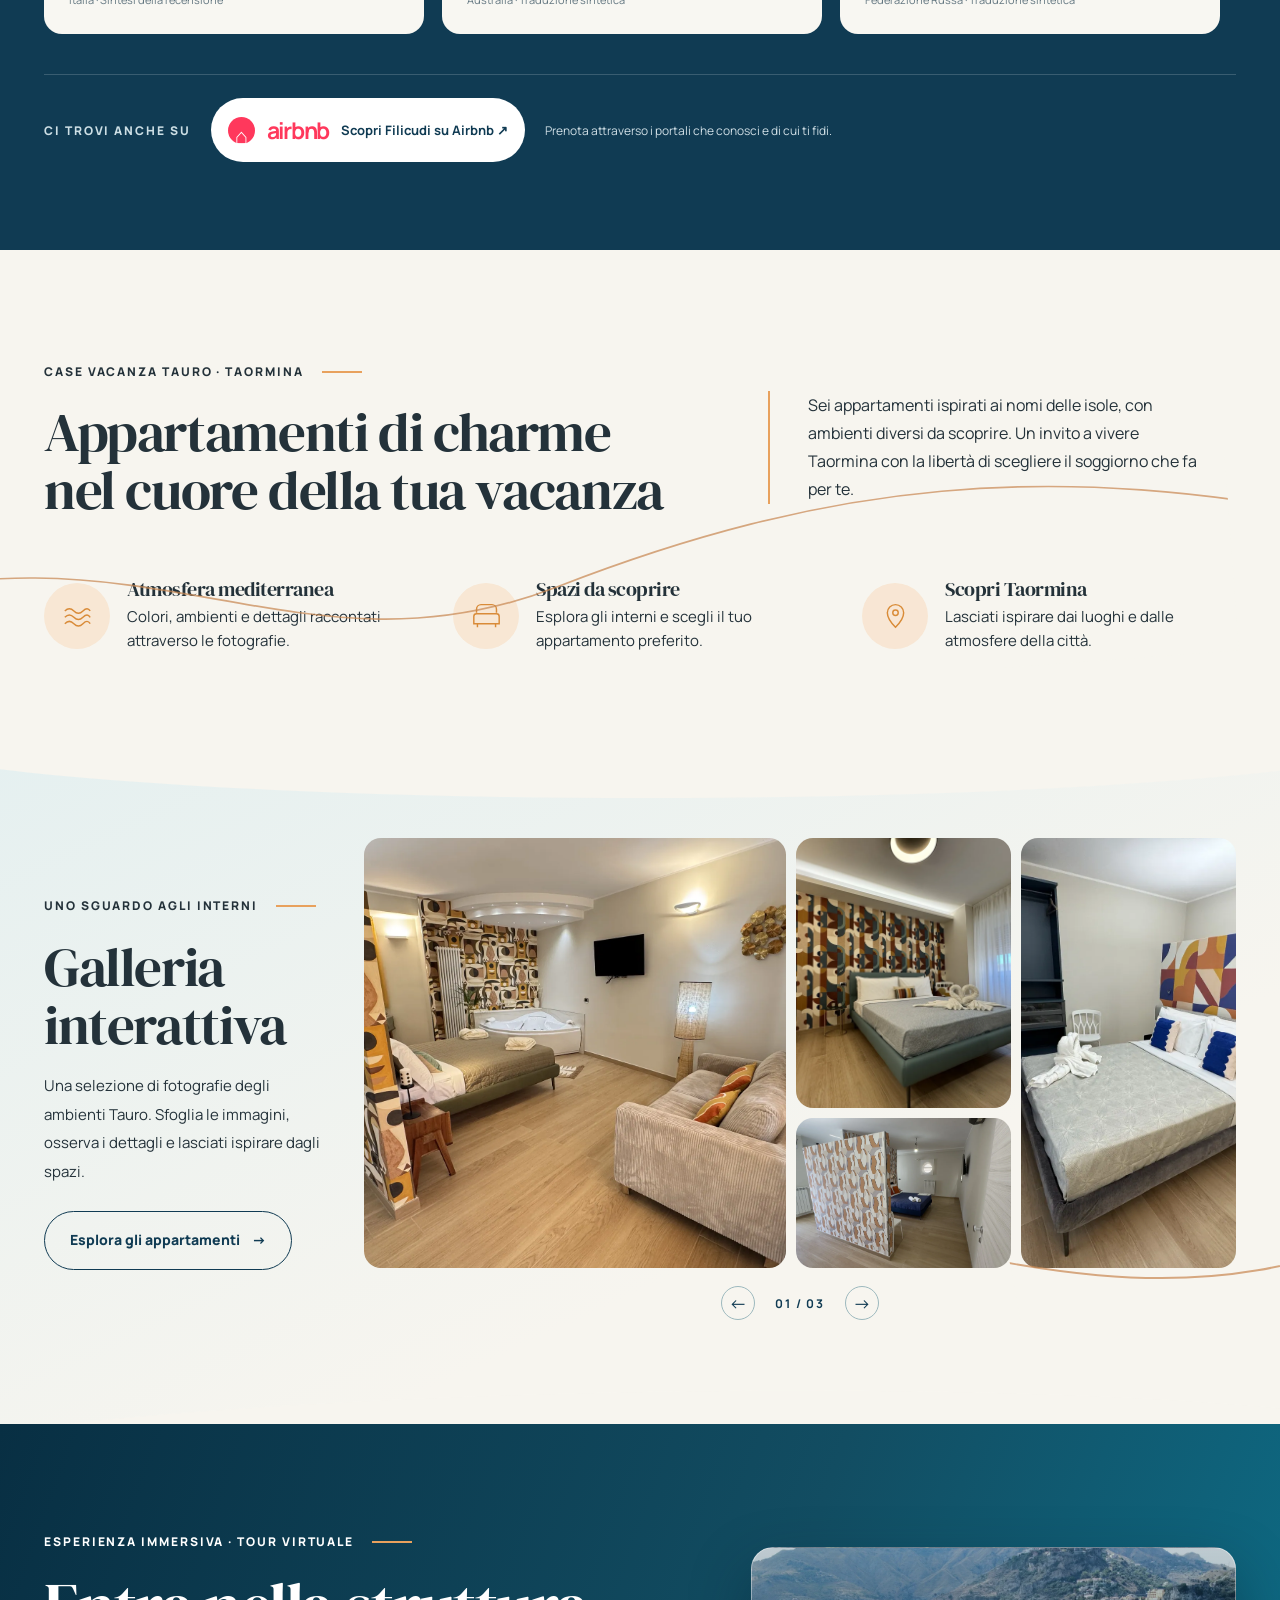
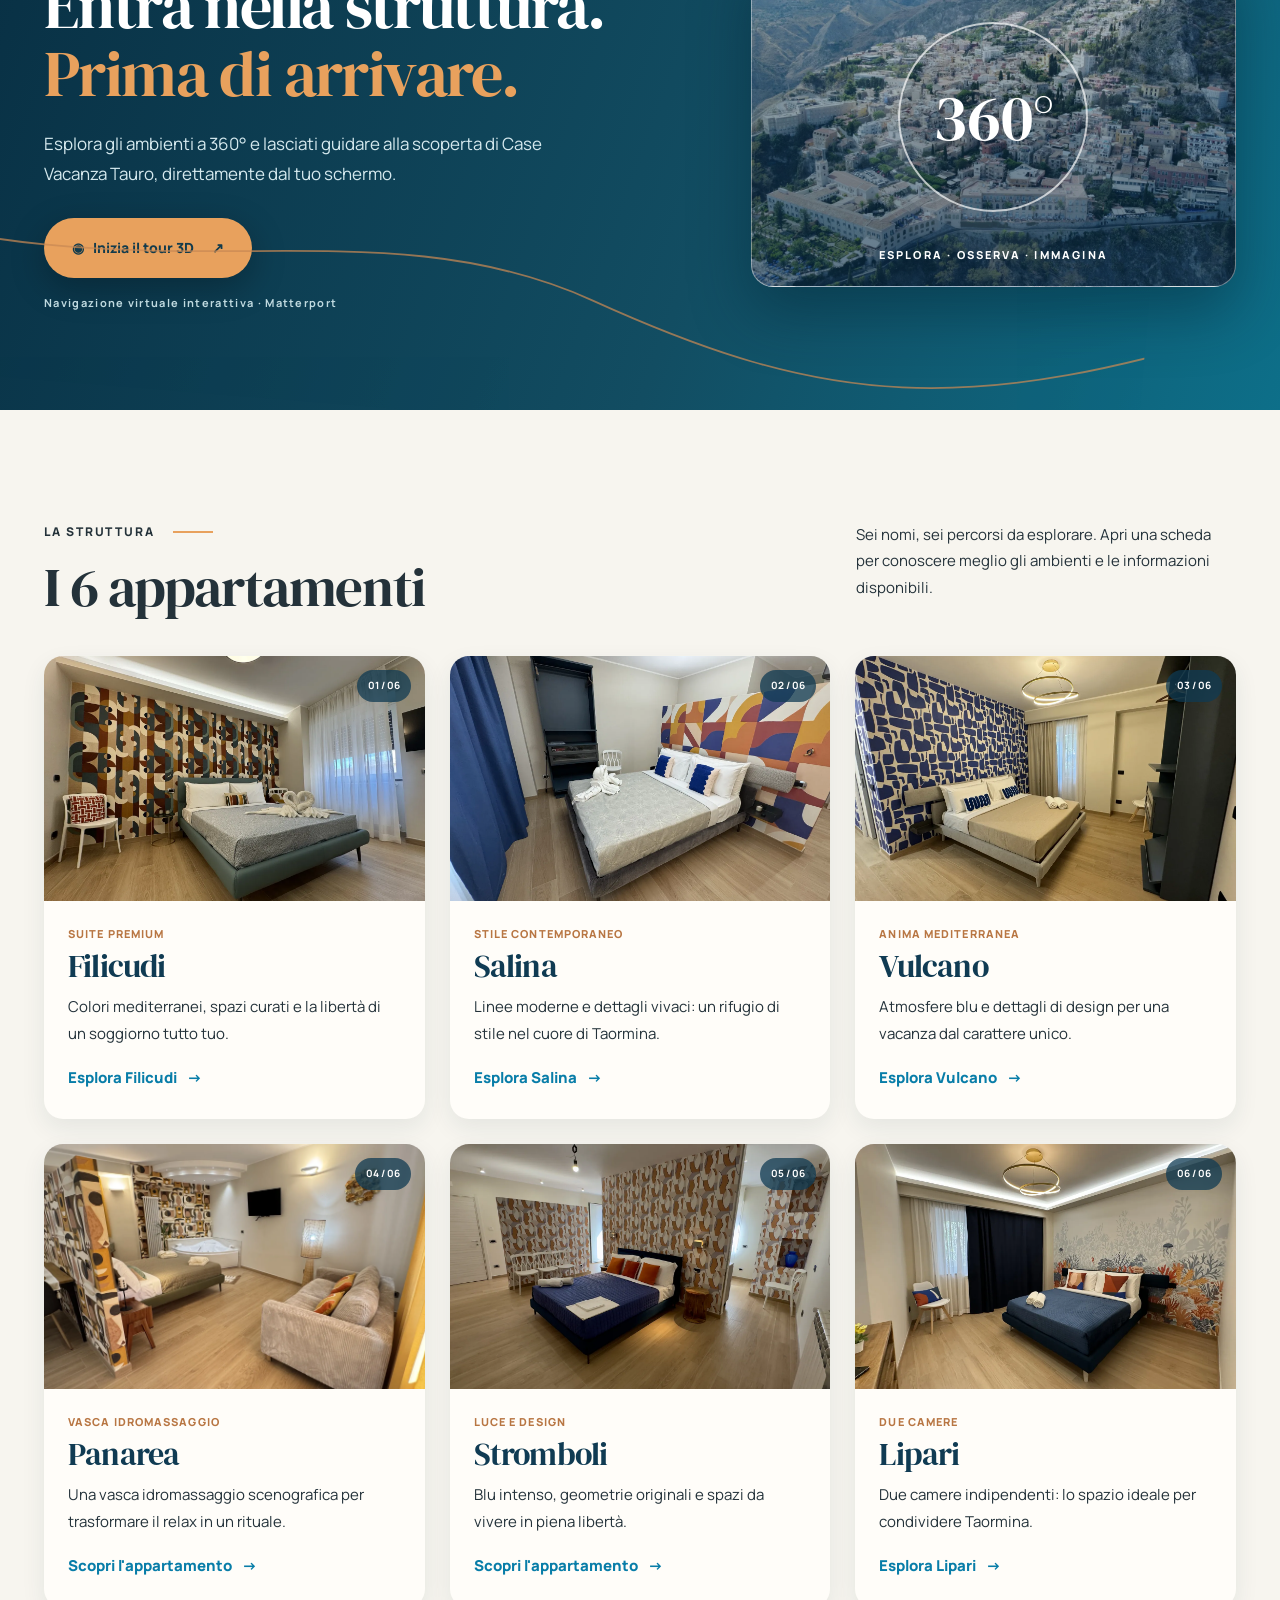
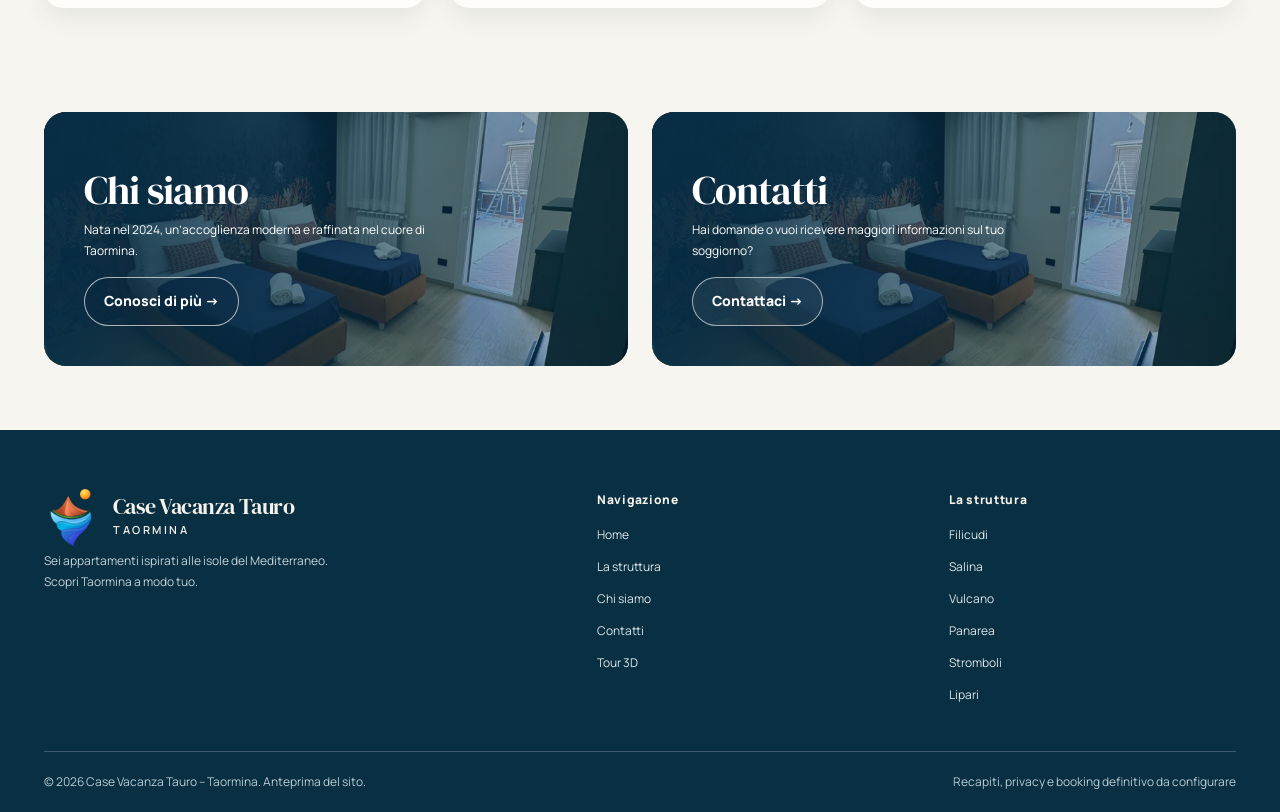
==== commit d9b79e4f: "Remove booking demo notice from homepage" ====
--- a/index.html
+++ b/index.html
@@ -3,7 +3,7 @@
 <html lang="it"><head><meta charset="utf-8"/><meta content="width=device-width,initial-scale=1" name="viewport"/><meta content="#103B53" name="theme-color"/><meta content="Case Vacanza Tauro a Taormina: scopri i sei appartamenti Filicudi, Salina, Vulcano, Panarea, Stromboli e Lipari." name="description"/><title>Case Vacanza Tauro – Taormina | Appartamenti e soggiorni</title><link href="https://fonts.googleapis.com" rel="preconnect"/><link crossorigin="" href="https://fonts.gstatic.com" rel="preconnect"/><link as="image" href="assets/photos/lipari-01.webp" rel="preload"/><link href="assets/home.css" rel="stylesheet"/><style>.hero-visual{background-image:linear-gradient(90deg,rgba(2,32,45,.68),rgba(4,47,68,.12)),url("assets/photos/taormina-panorama.webp")!important;background-size:cover!important;background-position:center 52%!important}.property-img img{object-fit:cover}</style><link href="assets/tauro-unified.css?v=20261104-3" rel="stylesheet"/></head>
 <body><div aria-hidden="true" class="scroll-progress" id="progress"></div><header class="site-head" id="siteHead"><div class="shell head-inner"><a aria-label="Case Vacanza Tauro, home" class="brand" href="index.html"><img alt="" class="brand-symbol" height="65" src="assets/logo-tauro-animato.svg" width="57"/><span class="brand-name">Case Vacanza Tauro<small>Taormina</small></span></a><button aria-controls="siteNav" aria-expanded="false" aria-label="Apri menu" class="menu-toggle" id="menuToggle" type="button">☰</button><nav aria-label="Navigazione principale" class="site-nav" id="siteNav"><a aria-current="page" class="active" href="index.html">Home</a><div class="nav-group"><button aria-expanded="false" class="nav-parent" id="navParent" type="button">La struttura <span aria-hidden="true">⌄</span></button><div class="dropdown"><a href="index.html#appartamenti">Tutti gli appartamenti</a><a href="filicudi.html">Filicudi</a><a href="salina.html">Salina</a><a href="vulcano.html">Vulcano</a><a href="panarea.html">Panarea</a><a href="stromboli.html">Stromboli</a><a href="lipari.html">Lipari</a></div></div><a href="chi-siamo.html">Chi siamo</a><a href="contatti.html">Contatti</a><a class="nav-tour" href="https://my.matterport.com/show/?m=oBbpwW5jHmJ" target="_blank" rel="noopener noreferrer">Tour 3D ↗</a></nav><a class="btn btn-primary head-cta" href="index.html#prenotazioni">▣   Prenota ora <span aria-hidden="true">↗</span></a></div></header>
 <main><section aria-label="Benvenuto a Case Vacanza Tauro" class="hero" id="inizio"><div aria-hidden="true" class="hero-visual"></div><div class="shell hero-content"><span class="eyebrow">Case Vacanza Tauro</span><h1><span class="line">Il tuo soggiorno</span><span class="line">a Taormina,</span><span class="line"><em>tra stile e relax</em></span></h1><p class="hero-desc">Sei appartamenti e un'accoglienza dal carattere mediterraneo. Scopri gli ambienti e scegli da dove iniziare il tuo soggiorno a Taormina.</p><div class="hero-actions"><a class="btn btn-primary" href="#prenotazioni">Prenota ora <span aria-hidden="true">→</span></a><a class="btn btn-outline" href="#appartamenti">▷   Scopri la struttura</a></div></div><svg aria-hidden="true" class="cvt-hero-waves" viewBox="0 0 1440 220" preserveAspectRatio="none" focusable="false"><path d="M-30 16 C240 140 410 182 720 143 S1160 74 1470 103"></path><path d="M-30 36 C240 160 410 202 720 163 S1160 94 1470 123"></path><path d="M-30 56 C240 180 410 212 720 183 S1160 114 1470 143"></path></svg><div aria-hidden="true" class="hero-indicator">TAORMINA · SICILIA</div><div aria-hidden="true" class="scroll-nudge">Scroll to explore<span></span></div></section>
-<div class="shell booking-wrap" id="prenotazioni"><form aria-label="Ricerca soggiorno dimostrativa" class="booking-panel" id="bookingForm"><div class="booking-field"><svg aria-hidden="true" viewbox="0 0 24 24"><rect height="16" rx="2" width="18" x="3" y="5"></rect><path d="M7 3v4M17 3v4M3 10h18"></path></svg><label>Check-in<input aria-label="Data di check-in" id="checkin" name="checkin" required="" type="date"/></label></div><div class="booking-field"><svg aria-hidden="true" viewbox="0 0 24 24"><rect height="16" rx="2" width="18" x="3" y="5"></rect><path d="M7 3v4M17 3v4M3 10h18"></path></svg><label>Check-out<input aria-label="Data di check-out" id="checkout" name="checkout" required="" type="date"/></label></div><div class="booking-field"><svg aria-hidden="true" viewbox="0 0 24 24"><circle cx="12" cy="7" r="3.3"></circle><path d="M5 21v-3a7 7 0 0 1 14 0v3"></path></svg><label>Adulti<select aria-label="Numero adulti" name="adults"><option>1</option><option selected="">2</option><option>3</option><option>4</option><option>5</option><option>6</option><option>7</option><option>8</option></select></label></div><div class="booking-field"><svg aria-hidden="true" viewbox="0 0 24 24"><circle cx="12" cy="6" r="2.4"></circle><path d="M7 12a5 5 0 0 1 10 0v4H7zM10 16v5m4-5v5"></path></svg><label>Bambini<select aria-label="Numero bambini" name="children"><option selected="">0</option><option>1</option><option>2</option><option>3</option><option>4</option><option>5</option><option>6</option></select></label></div><button class="btn btn-dark booking-submit" type="submit">⌕   Cerca disponibilità</button></form><p class="demo-notice">Anteprima: il modulo mostra un riepilogo, senza consultare disponibilità né inviare prenotazioni.</p></div>
+<div class="shell booking-wrap" id="prenotazioni"><form aria-label="Ricerca soggiorno dimostrativa" class="booking-panel" id="bookingForm"><div class="booking-field"><svg aria-hidden="true" viewbox="0 0 24 24"><rect height="16" rx="2" width="18" x="3" y="5"></rect><path d="M7 3v4M17 3v4M3 10h18"></path></svg><label>Check-in<input aria-label="Data di check-in" id="checkin" name="checkin" required="" type="date"/></label></div><div class="booking-field"><svg aria-hidden="true" viewbox="0 0 24 24"><rect height="16" rx="2" width="18" x="3" y="5"></rect><path d="M7 3v4M17 3v4M3 10h18"></path></svg><label>Check-out<input aria-label="Data di check-out" id="checkout" name="checkout" required="" type="date"/></label></div><div class="booking-field"><svg aria-hidden="true" viewbox="0 0 24 24"><circle cx="12" cy="7" r="3.3"></circle><path d="M5 21v-3a7 7 0 0 1 14 0v3"></path></svg><label>Adulti<select aria-label="Numero adulti" name="adults"><option>1</option><option selected="">2</option><option>3</option><option>4</option><option>5</option><option>6</option><option>7</option><option>8</option></select></label></div><div class="booking-field"><svg aria-hidden="true" viewbox="0 0 24 24"><circle cx="12" cy="6" r="2.4"></circle><path d="M7 12a5 5 0 0 1 10 0v4H7zM10 16v5m4-5v5"></path></svg><label>Bambini<select aria-label="Numero bambini" name="children"><option selected="">0</option><option>1</option><option>2</option><option>3</option><option>4</option><option>5</option><option>6</option></select></label></div><button class="btn btn-dark booking-submit" type="submit">⌕   Cerca disponibilità</button></form></div>
 <section class="cvt-reviews-section" aria-labelledby="cvt-reviews-title"><div class="shell"><div class="cvt-reviews-head"><div><span class="eyebrow">DICONO DI NOI · OSPITI VERIFICATI</span><h2 id="cvt-reviews-title">La vostra esperienza, <em>la nostra soddisfazione.</em></h2><p>Case Vacanza Tauro è presente sui principali portali di prenotazione internazionale. Scopri cosa raccontano i nostri ospiti.</p></div><div class="cvt-review-score" aria-label="Valutazione Booking.com: 9,2 su 10 da 27 recensioni"><div class="cvt-booking-logo"><span class="cvt-booking-mark">B</span><strong>Booking.com</strong></div><div class="cvt-score-line"><strong>9,2</strong><div><b>Eccellente</b><small>27 recensioni</small></div></div><div class="cvt-score-feature">Posizione eccellente <strong>9,9</strong></div><a class="cvt-booking-link" href="https://www.booking.com/hotel/it/case-vacanza-tauro-taormina.it.html" target="_blank" rel="noopener noreferrer">Leggi tutte le recensioni su Booking.com ↗</a></div></div><div class="cvt-reviews-toolbar"><span>LE PAROLE DEI NOSTRI OSPITI</span><div><button type="button" class="cvt-review-arrow" id="cvtReviewPrev" aria-label="Recensione precedente">←</button><button type="button" class="cvt-review-arrow" id="cvtReviewNext" aria-label="Recensione successiva">→</button></div></div><div class="cvt-review-track" id="cvtReviewsTrack" tabindex="0" aria-label="Carosello delle recensioni, scorri orizzontalmente"><article class="cvt-review-card"><div class="cvt-review-card-top"><span>RECENSIONE VERIFICATA</span><span>Booking.com</span></div><p>«Appartamento nuovo e accogliente, molto pulito e in una posizione ideale per visitare Taormina. Un’ospitalità davvero cordiale.»</p><div class="cvt-review-author"><strong>Cristina</strong><span>Italia · Sintesi della recensione</span></div></article><article class="cvt-review-card"><div class="cvt-review-card-top"><span>RECENSIONE VERIFICATA</span><span>Booking.com</span></div><p>«Nel cuore di Taormina, comodo per raggiungere tutto e allo stesso tempo tranquillo grazie alle finestre insonorizzate.»</p><div class="cvt-review-author"><strong>Vincenza</strong><span>Australia · Traduzione sintetica</span></div></article><article class="cvt-review-card"><div class="cvt-review-card-top"><span>RECENSIONE VERIFICATA</span><span>Booking.com</span></div><p>«La terrazza è un angolo speciale, l’appartamento è pulitissimo e la posizione permette di vivere pienamente il centro.»</p><div class="cvt-review-author"><strong>Sabina</strong><span>Federazione Russa · Traduzione sintetica</span></div></article><article class="cvt-review-card"><div class="cvt-review-card-top"><span>RECENSIONE VERIFICATA</span><span>Booking.com</span></div><p>«Una sistemazione completa di tutto, con un piacevole benvenuto e ambienti ben insonorizzati anche in una zona vivace.»</p><div class="cvt-review-author"><strong>Gema</strong><span>Spagna · Traduzione sintetica</span></div></article></div><div class="cvt-portals"><span class="cvt-portals-kicker">CI TROVI ANCHE SU</span><a class="cvt-airbnb-card" href="https://www.airbnb.it/rooms/1212853166470451731" target="_blank" rel="noopener noreferrer" aria-label="Scopri l’appartamento Filicudi di Case Vacanza Tauro su Airbnb"><span class="cvt-airbnb-symbol">⌂</span><strong>airbnb</strong><span>Scopri Filicudi su Airbnb ↗</span></a><span class="cvt-portals-note">Prenota attraverso i portali che conosci e di cui ti fidi.</span></div></div></section>
 <section aria-labelledby="intro-title" class="section-pad"><div class="shell"><div class="intro-top reveal"><div><span class="eyebrow">Case Vacanza Tauro · Taormina</span><h2 id="intro-title">Appartamenti di charme<br/>nel cuore della tua vacanza</h2></div><p class="intro-copy">Sei appartamenti ispirati ai nomi delle isole, con ambienti diversi da scoprire. Un invito a vivere Taormina con la libertà di scegliere il soggiorno che fa per te.</p></div><div class="benefits"><div class="benefit reveal"><div class="benefit-icon"><svg aria-hidden="true" viewbox="0 0 32 32"><path d="M2 11q5-5 10 0t10 0t8 0M2 18q5-5 10 0t10 0t8 0M2 25q5-5 10 0t10 0t8 0"></path></svg></div><div><h3>Atmosfera mediterranea</h3><p>Colori, ambienti e dettagli raccontati attraverso le fotografie.</p></div></div><div class="benefit reveal reveal-delay-1"><div class="benefit-icon"><svg aria-hidden="true" viewbox="0 0 32 32"><path d="M5 13V9a5 5 0 0 1 5-5h12a5 5 0 0 1 5 5v4M5 14h22a3 3 0 0 1 3 3v8H2v-8a3 3 0 0 1 3-3ZM6 25v4m20-4v4"></path></svg></div><div><h3>Spazi da scoprire</h3><p>Esplora gli interni e scegli il tuo appartamento preferito.</p></div></div><div class="benefit reveal reveal-delay-2"><div class="benefit-icon"><svg aria-hidden="true" viewbox="0 0 32 32"><path d="M25 13c0 7-9 16-9 16S7 20 7 13a9 9 0 1 1 18 0Z"></path><circle cx="16" cy="13" r="3"></circle></svg></div><div><h3>Scopri Taormina</h3><p>Lasciati ispirare dai luoghi e dalle atmosfere della città.</p></div></div></div></div><svg aria-hidden="true" class="tauro-strokes" viewBox="0 0 1200 500" preserveAspectRatio="none"><path d="M-100 365 C200 278 330 470 580 390 S1040 300 1320 385"/></svg></section>
 <section aria-labelledby="gallery-title" class="gallery-band" id="galleria"><div class="shell gallery-layout"><div class="gallery-side reveal"><span class="eyebrow">Uno sguardo agli interni</span><h2 id="gallery-title">Galleria<br/>interattiva</h2><p>Una selezione di fotografie degli ambienti Tauro. Sfoglia le immagini, osserva i dettagli e lasciati ispirare dagli spazi.</p><a class="btn btn-border" href="#appartamenti">Esplora gli appartamenti <span>→</span></a></div><div class="reveal reveal-delay-1"><div class="gallery-photos"><button aria-label="Ingrandisci immagine galleria 1" class="gallery-photo major" type="button"><img alt="Fotografia degli ambienti di Panarea" data-gallery-img="" loading="lazy" src="assets/photos/panarea-05.webp"/></button><button aria-label="Ingrandisci immagine galleria 2" class="gallery-photo" type="button"><img alt="Fotografia degli ambienti di Filicudi" data-gallery-img="" loading="lazy" src="assets/photos/filicudi-01.webp"/></button><button aria-label="Ingrandisci immagine galleria 3" class="gallery-photo tall" type="button"><img alt="Fotografia degli ambienti di Salina" data-gallery-img="" loading="lazy" src="assets/photos/salina-01.webp"/></button><button aria-label="Ingrandisci immagine galleria 4" class="gallery-photo" type="button"><img alt="Fotografia degli ambienti di Stromboli" data-gallery-img="" loading="lazy" src="assets/photos/stromboli-01.webp"/></button></div><div class="gallery-controls"><button aria-label="Fotografie precedenti" id="galleryPrev" type="button">←</button><span aria-live="polite" class="gallery-count" id="galleryCount">01 / 03</span><button aria-label="Fotografie successive" id="galleryNext" type="button">→</button></div></div></div><svg aria-hidden="true" class="tauro-strokes" viewBox="0 0 1200 500" preserveAspectRatio="none"><path d="M-100 410 C235 465 320 305 590 368 S970 480 1320 350"/></svg></section>
